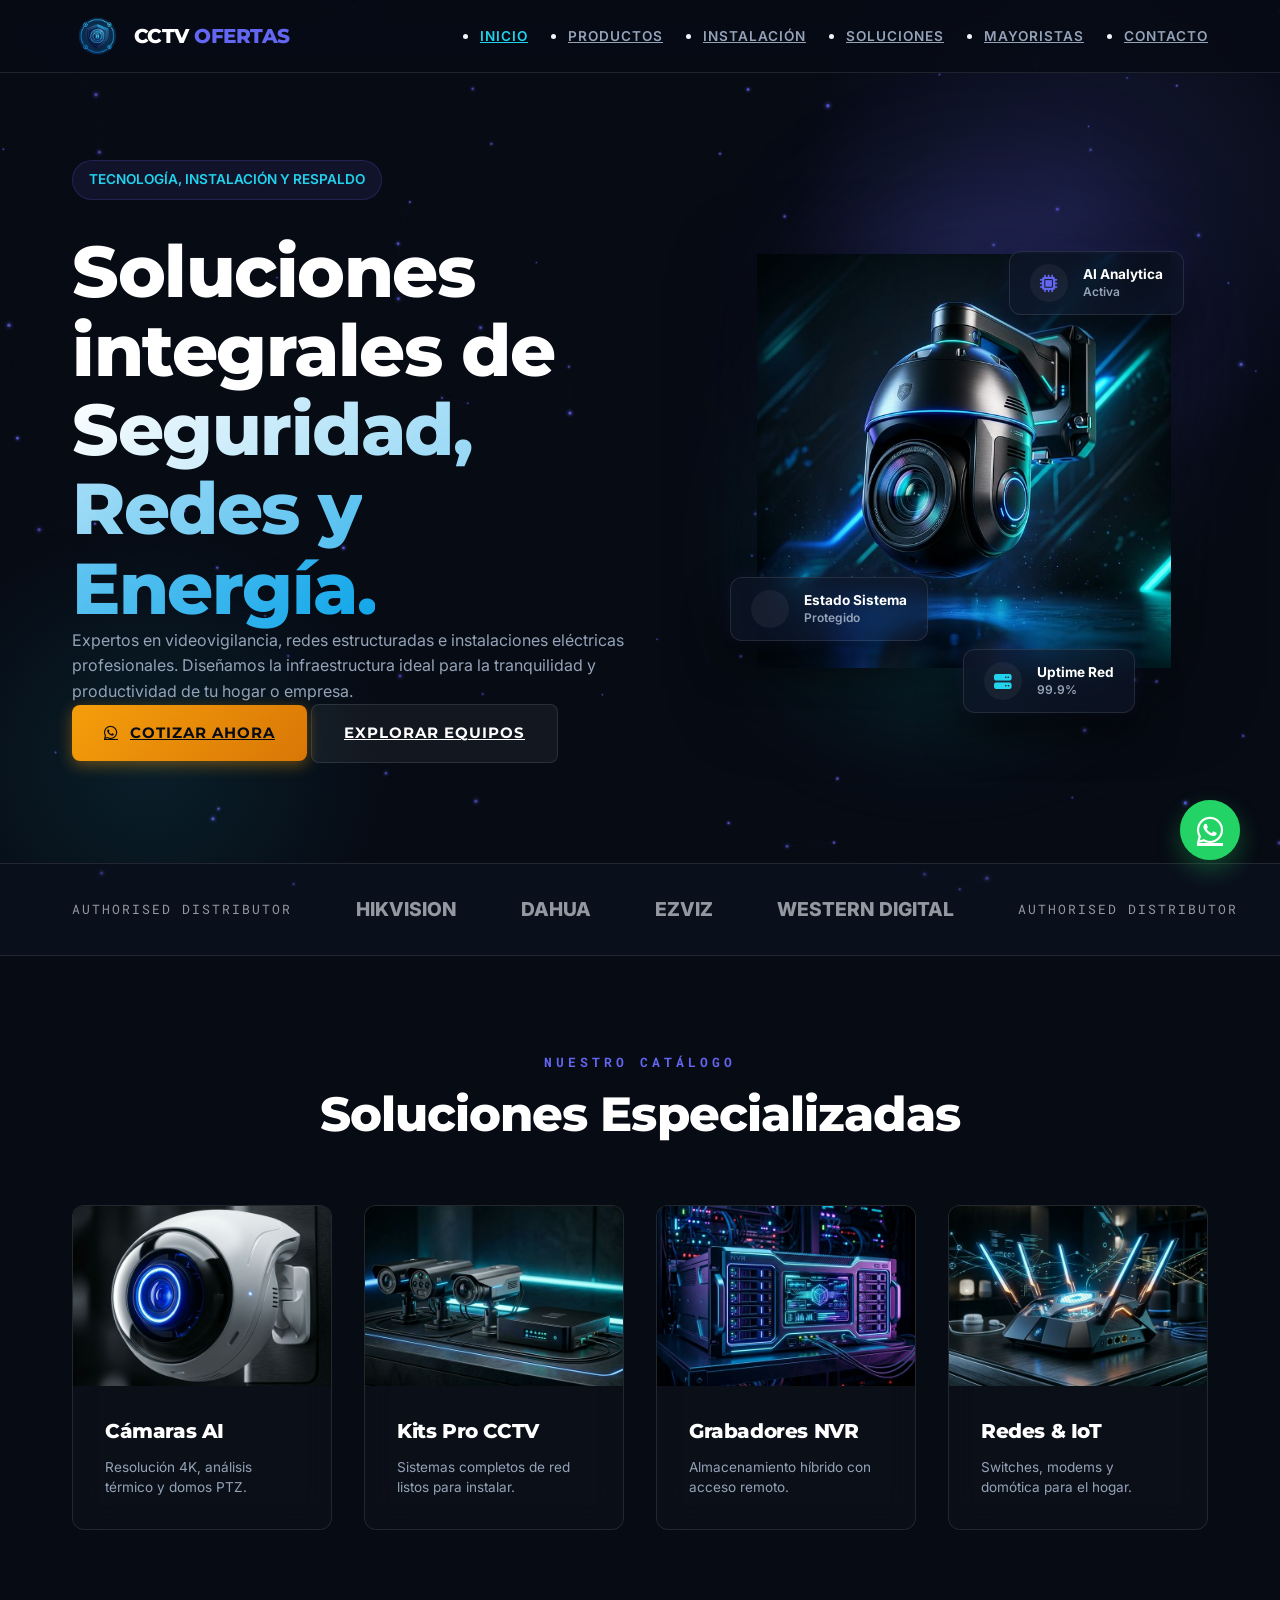
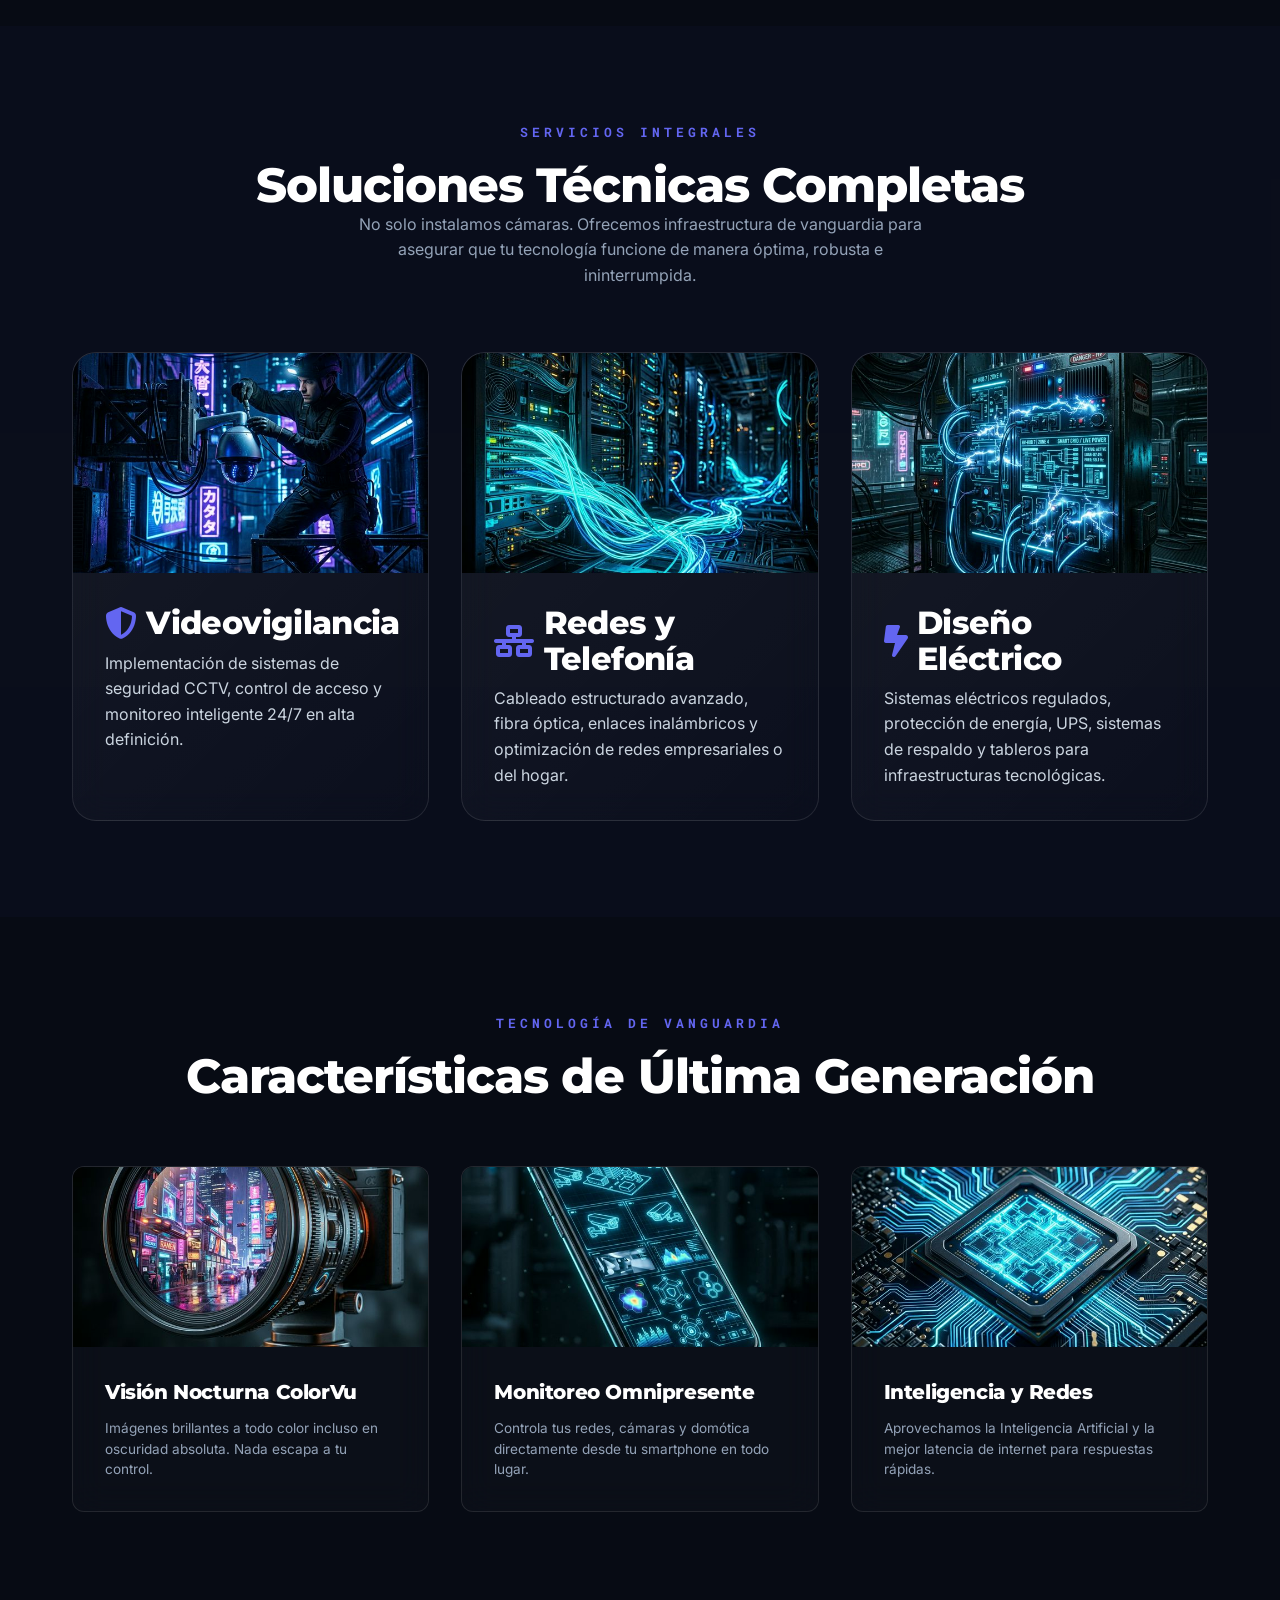
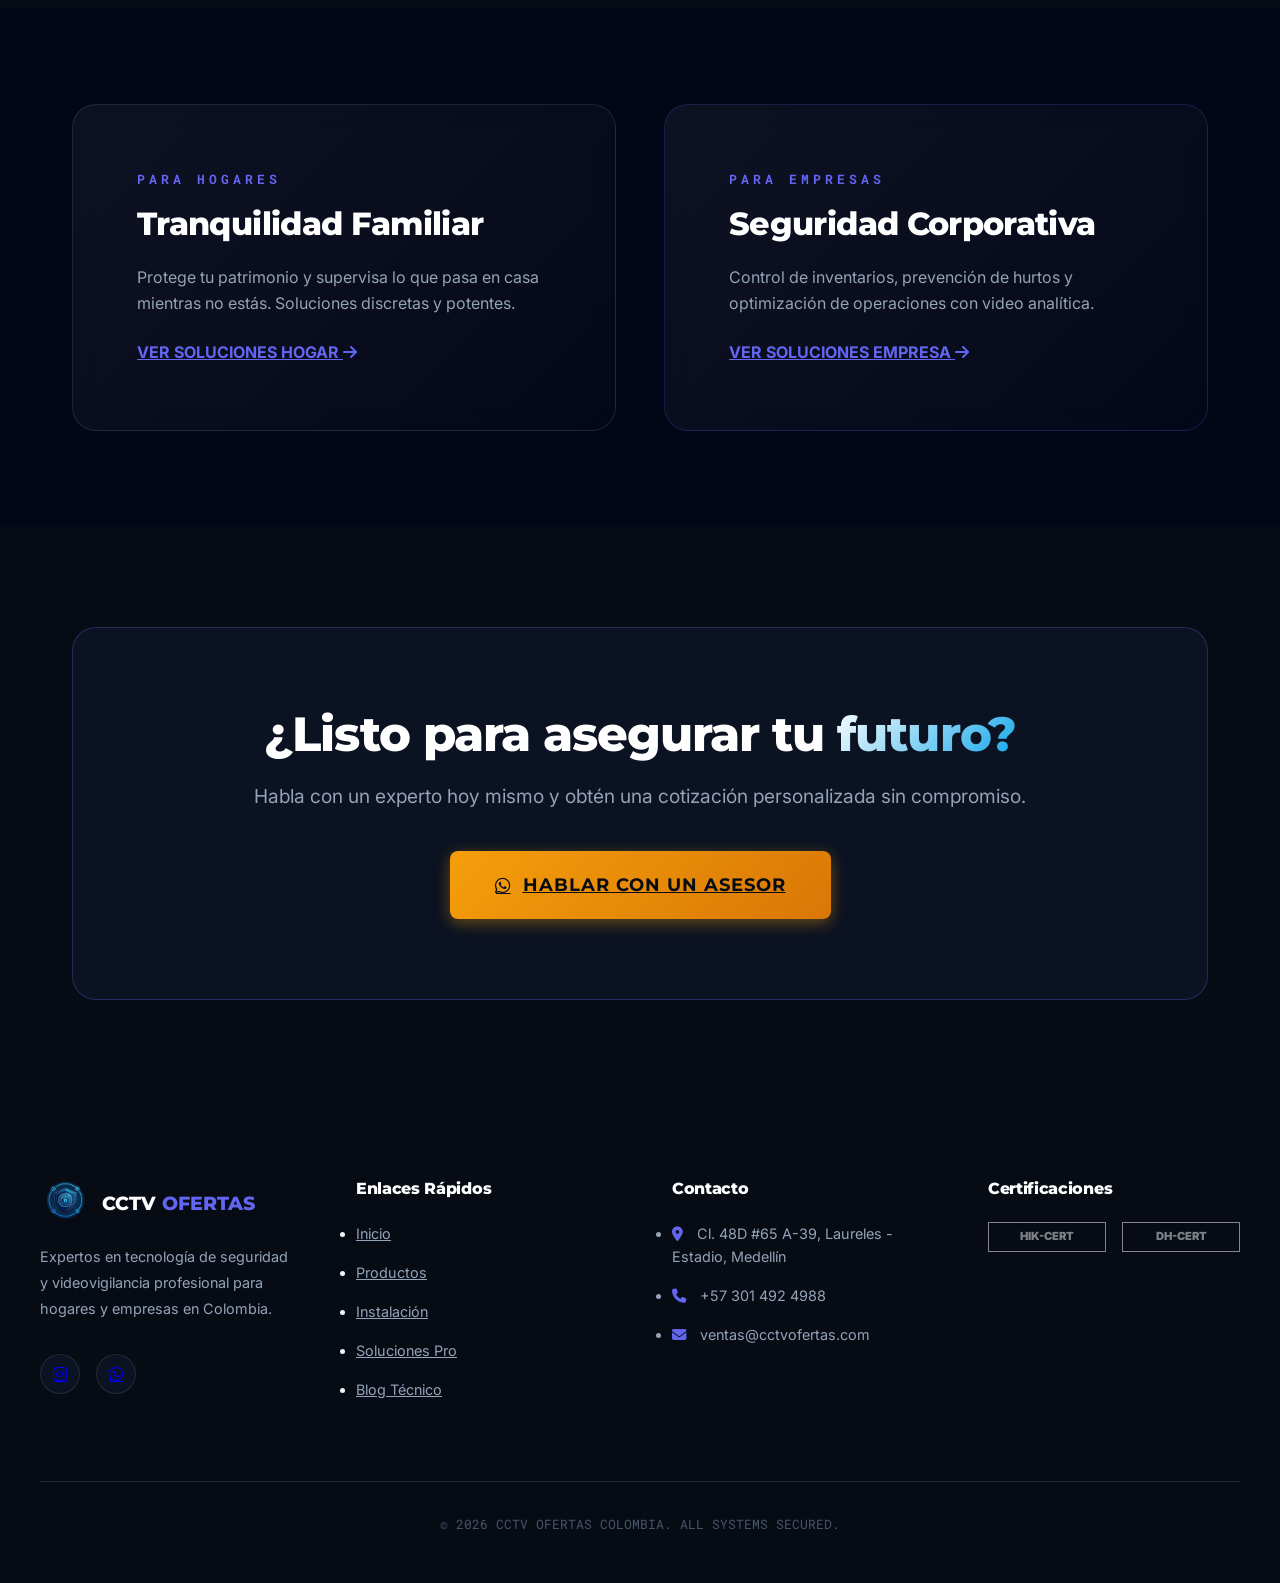
==== index.html @ 2d88e4c6 "actualizacion imagenes y otros" ====
<!DOCTYPE html>
<html lang="es">
<head>
    <meta charset="UTF-8">
    <meta name="viewport" content="width=device-width, initial-scale=1.0">
    <title>CCTV OFERTAS | Expertos en Seguridad y Videovigilancia Profesional</title>
    <meta name="description" content="Protege lo que más importa con CCTV OFERTAS. Expertos en instalación de cámaras de seguridad, NVR, kits de vigilancia y asesoría profesional en Colombia.">
    
    <link rel="preconnect" href="https://fonts.googleapis.com">
    <link rel="preconnect" href="https://fonts.gstatic.com" crossorigin>
    <link href="https://fonts.googleapis.com/css2?family=Inter:wght@400;500;600&family=Montserrat:wght@700;800&family=Roboto+Mono:wght@700&display=swap" rel="stylesheet">
    <link rel="stylesheet" href="https://cdnjs.cloudflare.com/ajax/libs/font-awesome/6.4.0/css/all.min.css">
    <link rel="stylesheet" href="src/styles/global.css">
</head>
<body class="tech-theme">
    <canvas id="security-grid-canvas" class="bg-canvas"></canvas>
    
    <!-- Dynamic Header -->
    <header id="site-header" class="site-header"></header>

    <main>
        <!-- PHASE 2: HERO SECTION -->
        <section class="hero">
            <div class="container hero__grid">
                <div class="hero__content reveal">
                    <span class="hero__tagline">TECNOLOGÍA, INSTALACIÓN Y RESPALDO</span>
                    <h1 class="hero__title">Soluciones integrales de <span class="text-gradient">Seguridad, Redes y Energía.</span></h1>
                    <p class="hero__desc">Expertos en videovigilancia, redes estructuradas e instalaciones eléctricas profesionales. Diseñamos la infraestructura ideal para la tranquilidad y productividad de tu hogar o empresa.</p>
                    <div class="hero__actions">
                        <a href="https://wa.me/573014924988" class="btn btn-primary">
                            <i class="fab fa-whatsapp"></i> COTIZAR AHORA
                        </a>
                        <a href="src/pages/products.html" class="btn btn-secondary">EXPLORAR EQUIPOS</a>
                    </div>
                </div>
                <div class="hero__3d-container reveal">
                    <div class="hero-visual-composition">
                        <!-- Glow Effects behind -->
                        <div class="hero-glow hero-glow-1"></div>
                        <div class="hero-glow hero-glow-2"></div>
                        
                        <img src="src/assets/images/hero_camera.png" alt="Cámara de Seguridad IA de alta gama" class="hero-main-img float-animation">
                        
                        <!-- Floating Glass Cards -->
                        <div class="glass floating-card stat-card-1 reveal" style="transition-delay: 0.2s;">
                            <div class="stat-icon"><i class="fas fa-microchip text-electric"></i></div>
                            <div class="stat-info">
                                <strong>AI Analytica</strong>
                                <span class="text-electric">Activa</span>
                            </div>
                        </div>
                        
                        <div class="glass floating-card stat-card-2 reveal" style="transition-delay: 0.4s;">
                            <div class="stat-icon"><i class="fas fa-shield-check text-success"></i></div>
                            <div class="stat-info">
                                <strong>Estado Sistema</strong>
                                <span class="text-success">Protegido</span>
                            </div>
                        </div>

                        <div class="glass floating-card stat-card-3 reveal" style="transition-delay: 0.6s;">
                            <div class="stat-icon"><i class="fas fa-server text-neon"></i></div>
                            <div class="stat-info">
                                <strong>Uptime Red</strong>
                                <span>99.9%</span>
                            </div>
                        </div>
                    </div>
                </div>
            </div>
        </section>

        <!-- TRUST BAR -->
        <section class="trust-bar">
            <div class="container trust-bar__wrapper">
                <div class="trust-bar__grid">
                    <span class="trust-bar__label">AUTHORISED DISTRIBUTOR</span>
                    <div class="trust-bar__brand">HIKVISION</div>
                    <div class="trust-bar__brand">DAHUA</div>
                    <div class="trust-bar__brand">EZVIZ</div>
                    <div class="trust-bar__brand">WESTERN DIGITAL</div>
                    <!-- Copia para Loop Seamless -->
                    <span class="trust-bar__label">AUTHORISED DISTRIBUTOR</span>
                    <div class="trust-bar__brand">HIKVISION</div>
                    <div class="trust-bar__brand">DAHUA</div>
                    <div class="trust-bar__brand">EZVIZ</div>
                    <div class="trust-bar__brand">WESTERN DIGITAL</div>
                </div>
            </div>
        </section>

        <!-- PRODUCT CATEGORIES -->
        <section class="section">
            <div class="container">
                <div class="section-header reveal">
                    <span class="section-eyebrow">Nuestro Catálogo</span>
                    <h2 class="section-title">Soluciones Especializadas</h2>
                </div>
                <div class="grid categories-grid">
                    <a href="src/pages/products.html?cat=cameras" class="glass category-card reveal">
                        <div class="card-img-wrapper">
                            <img src="src/assets/images/cat_cam_ai.png" alt="Cámaras AI" class="card-img-top">
                        </div>
                        <div class="card-content">
                            <h3>Cámaras AI</h3>
                            <p>Resolución 4K, análisis térmico y domos PTZ.</p>
                        </div>
                    </a>
                    <a href="src/pages/products.html?cat=kits" class="glass category-card reveal">
                        <div class="card-img-wrapper">
                            <img src="src/assets/images/cat_kits.png" alt="Kits Pro CCTV" class="card-img-top">
                        </div>
                        <div class="card-content">
                            <h3>Kits Pro CCTV</h3>
                            <p>Sistemas completos de red listos para instalar.</p>
                        </div>
                    </a>
                    <a href="src/pages/products.html?cat=recorders" class="glass category-card reveal">
                        <div class="card-img-wrapper">
                            <img src="src/assets/images/cat_nvr.png" alt="Grabadores NVR" class="card-img-top">
                        </div>
                        <div class="card-content">
                            <h3>Grabadores NVR</h3>
                            <p>Almacenamiento híbrido con acceso remoto.</p>
                        </div>
                    </a>
                    <a href="src/pages/products.html?cat=smarthome" class="glass category-card reveal">
                        <div class="card-img-wrapper">
                            <img src="src/assets/images/cat_iot.png" alt="Redes & IoT" class="card-img-top">
                        </div>
                        <div class="card-content">
                            <h3>Redes & IoT</h3>
                            <p>Switches, modems y domótica para el hogar.</p>
                        </div>
                    </a>
                </div>
            </div>
        </section>

        <!-- INSTALLATION HIGHLIGHT -> EXPANDED SERVICES -->
        <section class="section section--subtle">
            <div class="container">
                <div class="section-header reveal text-center" style="margin-bottom: 4rem;">
                    <span class="section-eyebrow">Servicios Integrales</span>
                    <h2 class="section-title">Soluciones Técnicas Completas</h2>
                    <p style="max-width: 600px; margin: 0 auto; color: var(--slate-400);">No solo instalamos cámaras. Ofrecemos infraestructura de vanguardia para asegurar que tu tecnología funcione de manera óptima, robusta e ininterrumpida.</p>
                </div>
                <div class="grid" style="grid-template-columns: repeat(auto-fit, minmax(300px, 1fr)); gap: 2rem;">
                    <!-- CCTV -->
                    <div class="glass-pro reveal card-pro" style="border-radius: var(--radius-lg); overflow: hidden; display: flex; flex-direction: column;">
                        <img src="src/assets/images/cctv_installation.png" alt="Instalación CCTV" style="width: 100%; height: 220px; object-fit: cover;">
                        <div style="padding: 2rem; flex: 1;">
                            <h3 style="display: flex; align-items: center; gap: 10px;"><i class="fas fa-shield-halved text-electric"></i> Videovigilancia</h3>
                            <p style="margin-top: 10px; color: var(--slate-300);">Implementación de sistemas de seguridad CCTV, control de acceso y monitoreo inteligente 24/7 en alta definición.</p>
                        </div>
                    </div>
                    <!-- Redes -->
                    <div class="glass-pro reveal card-pro" style="border-radius: var(--radius-lg); overflow: hidden; display: flex; flex-direction: column;">
                        <img src="src/assets/images/networking_installation.png" alt="Redes de Datos" style="width: 100%; height: 220px; object-fit: cover;">
                        <div style="padding: 2rem; flex: 1;">
                            <h3 style="display: flex; align-items: center; gap: 10px;"><i class="fas fa-network-wired text-electric"></i> Redes y Telefonía</h3>
                            <p style="margin-top: 10px; color: var(--slate-300);">Cableado estructurado avanzado, fibra óptica, enlaces inalámbricos y optimización de redes empresariales o del hogar.</p>
                        </div>
                    </div>
                    <!-- Eléctricas -->
                    <div class="glass-pro reveal card-pro" style="border-radius: var(--radius-lg); overflow: hidden; display: flex; flex-direction: column;">
                        <img src="src/assets/images/electrical_installation.png" alt="Instalaciones Eléctricas" style="width: 100%; height: 220px; object-fit: cover;">
                        <div style="padding: 2rem; flex: 1;">
                            <h3 style="display: flex; align-items: center; gap: 10px;"><i class="fas fa-bolt-lightning text-electric"></i> Diseño Eléctrico</h3>
                            <p style="margin-top: 10px; color: var(--slate-300);">Sistemas eléctricos regulados, protección de energía, UPS, sistemas de respaldo y tableros para infraestructuras tecnológicas.</p>
                        </div>
                    </div>
                </div>
            </div>
        </section>

        <!-- SECURITY FEATURES -->
        <section class="section">
            <div class="container">
                <div class="section-header reveal">
                    <span class="section-eyebrow">Tecnología de Vanguardia</span>
                    <h2>Características de Última Generación</h2>
                </div>
                <div class="grid features-grid">
                    <div class="glass reveal feature-block text-center">
                        <div class="card-img-wrapper">
                            <img src="src/assets/images/feat_colorvu.png" alt="Visión Nocturna ColorVu" class="card-img-top">
                        </div>
                        <div class="card-content">
                            <h3 style="font-size: 1.25rem;">Visión Nocturna ColorVu</h3>
                            <p>Imágenes brillantes a todo color incluso en oscuridad absoluta. Nada escapa a tu control.</p>
                        </div>
                    </div>
                    <div class="glass reveal feature-block text-center">
                        <div class="card-img-wrapper">
                            <img src="src/assets/images/feat_mobile.png" alt="Monitoreo Omnipresente" class="card-img-top">
                        </div>
                        <div class="card-content">
                            <h3 style="font-size: 1.25rem;">Monitoreo Omnipresente</h3>
                            <p>Controla tus redes, cámaras y domótica directamente desde tu smartphone en todo lugar.</p>
                        </div>
                    </div>
                    <div class="glass reveal feature-block text-center">
                        <div class="card-img-wrapper">
                            <img src="src/assets/images/feat_chip.png" alt="Inteligencia y Redes" class="card-img-top">
                        </div>
                        <div class="card-content">
                            <h3 style="font-size: 1.25rem;">Inteligencia y Redes</h3>
                            <p>Aprovechamos la Inteligencia Artificial y la mejor latencia de internet para respuestas rápidas.</p>
                        </div>
                    </div>
                </div>
            </div>
        </section>

        <!-- SOLUTIONS -->
        <section class="section section--dark">
            <div class="container grid" style="grid-template-columns: repeat(auto-fit, minmax(450px, 1fr)); gap: 3rem;">
                <div class="reveal glass-pro" style="padding: 4rem; position: relative; overflow: hidden;">
                    <span class="section-eyebrow">Para Hogares</span>
                    <h3>Tranquilidad Familiar</h3>
                    <p style="margin: 1.5rem 0;">Protege tu patrimonio y supervisa lo que pasa en casa mientras no estás. Soluciones discretas y potentes.</p>
                    <a href="src/pages/solutions.html" class="text-electric" style="font-weight: 700;">VER SOLUCIONES HOGAR <i class="fas fa-arrow-right"></i></a>
                </div>
                <div class="reveal glass-pro" style="padding: 4rem; border-color: rgba(99, 102, 241, 0.2);">
                    <span class="section-eyebrow">Para Empresas</span>
                    <h3>Seguridad Corporativa</h3>
                    <p style="margin: 1.5rem 0;">Control de inventarios, prevención de hurtos y optimización de operaciones con video analítica.</p>
                    <a href="src/pages/solutions.html" class="text-electric" style="font-weight: 700;">VER SOLUCIONES EMPRESA <i class="fas fa-arrow-right"></i></a>
                </div>
            </div>
        </section>

        <!-- FINAL CTA -->
        <section class="section" style="padding: 100px 0;">
            <div class="container">
                <div class="cta-block reveal">
                    <h2 style="margin-bottom: 20px;">¿Listo para asegurar tu <span class="text-gradient">futuro?</span></h2>
                    <p style="margin: 0 auto 40px; font-size: 1.2rem;">Habla con un experto hoy mismo y obtén una cotización personalizada sin compromiso.</p>
                    <a href="https://wa.me/573014924988" class="btn btn-primary btn-lg" style="padding: 20px 45px; font-size: 1.1rem;">
                        <i class="fab fa-whatsapp"></i> HABLAR CON UN ASESOR
                    </a>
                </div>
            </div>
        </section>
    </main>

    <!-- WhatsApp Floating button -->
    <a href="https://wa.me/573014924988" class="whatsapp-float" target="_blank">
        <i class="fab fa-whatsapp"></i>
    </a>

    <!-- Dynamic Footer -->
    <footer id="site-footer"></footer>

    <!-- Scripts -->
    <script type="module" src="src/scripts/layout.js"></script>
    <script type="module" src="src/scripts/main.js"></script>
</body>
</html>
---- src/styles/global.css ----
:root {
    /* --- Core Palette (Deep Tech Indigo & Electric Neon) --- */
    --primary-indigo: #070B14;
    --primary-navy: #0F172A;
    --navy-light: #1E293B;
    --navy-darker: #020617;
    
    --accent-blue: #0EA5E9;
    --accent-electric: #6366F1;
    --accent-neon: #22D3EE;
    --accent-glow: rgba(99, 102, 241, 0.5);
    
    --accent-amber: #F59E0B;
    --accent-amber-hover: #D97706;
    --accent-amber-glow: rgba(245, 158, 11, 0.4);
    
    --success-emerald: #10B981;
    
    /* --- Neutral Scales --- */
    --white-pure: #FFFFFF;
    --white-soft: #F1F5F9;
    --slate-100: #F1F5F9;
    --slate-200: #E2E8F0;
    --slate-300: #CBD5E0;
    --slate-400: #94A3B8;
    --slate-500: #64748B;
    --slate-600: #475569;
    --slate-700: #334155;
    --slate-800: #1E293B;
    --slate-900: #0F172A;
    
    /* --- Glassmorphism --- */
    --glass-bg: rgba(15, 23, 42, 0.65);
    --glass-border: rgba(255, 255, 255, 0.1);
    --glass-blur: blur(16px);
    
    /* --- Spacing & Layout --- */
    --container-max: 1200px;
    --spacing-xs: 0.5rem;
    --spacing-sm: 1rem;
    --spacing-md: 2rem;
    --spacing-lg: 4rem;
    --spacing-xl: 6rem;
    
    /* --- Typography --- */
    --font-heading: 'Montserrat', sans-serif;
    --font-body: 'Inter', sans-serif;
    --font-mono: 'Roboto Mono', monospace;
    
    /* --- Effects --- */
    --shadow-soft: 0 4px 20px rgba(0, 0, 0, 0.4);
    --shadow-pro: 0 20px 40px rgba(0, 0, 0, 0.6), 0 0 20px rgba(99, 102, 241, 0.1);
    --shadow-glow: 0 0 30px var(--accent-glow);
    --transition-base: all 0.3s cubic-bezier(0.4, 0, 0.2, 1);
    --transition-premium: all 0.5s cubic-bezier(0.19, 1, 0.22, 1);
    --radius-md: 12px;
    --radius-lg: 24px;
}

/* --- Base & Scrollbar --- */
* {
    margin: 0;
    padding: 0;
    box-sizing: border-box;
}

::-webkit-scrollbar {
    width: 10px;
}
::-webkit-scrollbar-track {
    background: var(--primary-indigo);
}
::-webkit-scrollbar-thumb {
    background: var(--slate-700);
    border-radius: 5px;
}
::-webkit-scrollbar-thumb:hover {
    background: var(--accent-electric);
}

body {
    background-color: var(--primary-indigo);
    color: var(--white-soft);
    font-family: var(--font-body);
    line-height: 1.6;
    overflow-x: hidden;
    -webkit-font-smoothing: antialiased;
}

/* --- Typography --- */
h1, h2, h3, h4, .heading {
    font-family: var(--font-heading);
    font-weight: 800;
    color: var(--white-pure);
    line-height: 1.1;
    letter-spacing: -0.02em;
}

h1 { font-size: clamp(2.5rem, 6vw, 4.5rem); }
h2 { font-size: clamp(2rem, 4vw, 3rem); }
h3 { font-size: clamp(1.5rem, 3vw, 2rem); }

p {
    color: var(--slate-400);
    max-width: 70ch;
}

.text-gradient {
    background: linear-gradient(135deg, var(--white-pure) 0%, var(--accent-blue) 100%);
    -webkit-background-clip: text;
    background-clip: text;
    -webkit-text-fill-color: transparent;
}

.text-amber { color: var(--accent-amber); }
.text-electric { color: var(--accent-electric); }
.text-slate { color: var(--slate-400); }
.text-success { color: var(--success-emerald); }
.text-neon { color: var(--accent-neon); }
.hover\:text-white { transition: var(--transition-base); }
.hover\:text-white:hover { color: var(--white-pure); }

/* --- Utility Classes --- */
.container {
    max-width: var(--container-max);
    margin: 0 auto;
    padding: 0 var(--spacing-md);
}

.section {
    padding: var(--spacing-xl) 0;
}

.grid {
    display: grid;
    gap: var(--spacing-md);
}

.align-center { align-items: center; }
.align-start { align-items: start; }
.justify-center { justify-content: center; }

.glass {
    background: var(--glass-bg);
    backdrop-filter: var(--glass-blur);
    -webkit-backdrop-filter: var(--glass-blur);
    border: 1px solid var(--glass-border);
    border-radius: var(--radius-md);
    transition: var(--transition-premium);
}

.glass-pro {
    background: linear-gradient(135deg, rgba(255,255,255,0.05) 0%, rgba(255,255,255,0.01) 100%);
    backdrop-filter: var(--glass-blur);
    border: 1px solid var(--glass-border);
    border-radius: var(--radius-lg);
}

.reveal {
    opacity: 0;
    transform: translateY(30px);
    transition: var(--transition-premium);
}

.reveal.visible {
    opacity: 1;
    transform: translateY(0);
}

.section-eyebrow {
    color: var(--accent-electric);
    font-family: var(--font-mono);
    text-transform: uppercase;
    letter-spacing: 4px;
    font-size: 0.8rem;
    font-weight: 700;
    margin-bottom: 1rem;
    display: block;
}

/* --- Layout Components --- */
.trust-bar {
    background: rgba(15, 23, 42, 0.4);
    padding: 30px 0;
    border-top: 1px solid var(--glass-border);
    border-bottom: 1px solid var(--glass-border);
}

.section--dark {
    background: var(--navy-darker) !important;
}

.cta-block {
    padding: 5rem;
    text-align: center;
    border: 1px solid rgba(99, 102, 241, 0.3);
    border-radius: var(--radius-lg);
    background: var(--glass-bg);
    backdrop-filter: blur(var(--glass-blur));
}

.logo {
    display: flex;
    align-items: center;
    gap: 10px;
    text-decoration: none;
    color: inherit;
}

.logo__icon {
    width: 40px;
    height: 40px;
    background: linear-gradient(135deg, var(--accent-electric), var(--accent-neon));
    border-radius: 8px;
    display: flex;
    align-items: center;
    justify-content: center;
    color: white;
    font-weight: 900;
}

.logo__text {
    font-family: var(--font-heading);
    font-weight: 800;
    font-size: 1.25rem;
    letter-spacing: -0.5px;
    color: var(--white-pure);
}

.mobile-menu-btn {
    background: none;
    border: none;
    color: white;
    font-size: 1.5rem;
    display: none;
    cursor: pointer;
}

/* --- Features --- */
.feature-block {
    padding: 2.5rem;
    border-radius: var(--radius-md);
    background: rgba(255,255,255,0.02);
    border: 1px solid rgba(255,255,255,0.05);
    transition: var(--transition-base);
}

/* --- Sidebar & Filters --- */
.product-grid {
    display: grid;
    grid-template-columns: repeat(auto-fill, minmax(260px, 1fr));
    gap: 2rem;
    align-content: start;
}

.hero {
    position: relative;
    padding: 160px 0 100px;
    overflow: hidden;
}

.hero__grid {
    display: grid;
    grid-template-columns: 1.2fr 1fr;
    gap: 4rem;
    align-items: center;
}

.hero::before {
    content: '';
    position: absolute;
    width: 600px;
    height: 600px;
    background: radial-gradient(circle, rgba(99, 102, 241, 0.15) 0%, transparent 70%);
    top: -100px;
    right: -100px;
    z-index: -1;
}

.hero::after {
    content: '';
    position: absolute;
    width: 500px;
    height: 500px;
    background: radial-gradient(circle, rgba(34, 211, 238, 0.10) 0%, transparent 70%);
    bottom: -150px;
    left: -100px;
    z-index: -1;
}

.hero__content {
    max-width: 650px;
}

.hero__tagline {
    background: rgba(99, 102, 241, 0.1);
    color: var(--accent-neon);
    padding: 8px 16px;
    border-radius: 100px;
    font-size: 0.85rem;
    font-weight: 600;
    border: 1px solid rgba(99, 102, 241, 0.2);
    display: inline-block;
    margin-bottom: 2rem;
}

.hero__3d-container {
    width: 100%;
    height: 600px;
    position: relative;
}

/* Custom Hero Visual Composition */
.hero-visual-composition {
    position: relative;
    width: 100%;
    height: 100%;
    display: flex;
    justify-content: center;
    align-items: center;
}

.hero-main-img {
    width: 85%;
    max-width: 450px;
    height: auto;
    object-fit: contain;
    filter: drop-shadow(0 20px 40px rgba(0, 0, 0, 0.5));
    position: relative;
    z-index: 10;
}

.float-animation {
    animation: float 6s ease-in-out infinite;
}

@keyframes float {
    0% { transform: translateY(0px) rotate(0deg); }
    50% { transform: translateY(-15px) rotate(1deg); }
    100% { transform: translateY(0px) rotate(0deg); }
}

.floating-card {
    position: absolute;
    display: flex;
    align-items: center;
    gap: 15px;
    padding: 12px 20px;
    border-radius: var(--radius-md);
    z-index: 20;
    box-shadow: var(--shadow-pro);
    background: rgba(15, 23, 42, 0.6);
    border: 1px solid rgba(255, 255, 255, 0.1);
    backdrop-filter: blur(12px);
    -webkit-backdrop-filter: blur(12px);
}

.stat-icon {
    width: 38px;
    height: 38px;
    border-radius: 50%;
    background: rgba(255, 255, 255, 0.05);
    display: flex;
    align-items: center;
    justify-content: center;
    font-size: 1.1rem;
}

.stat-info {
    display: flex;
    flex-direction: column;
    text-align: left;
}

.stat-info strong {
    font-size: 0.85rem;
    color: var(--white-pure);
    line-height: 1.2;
}

.stat-info span {
    font-size: 0.75rem;
    color: var(--slate-400);
    font-weight: 600;
}

.stat-card-1 {
    top: 15%;
    right: 5%;
    animation: float 5s ease-in-out infinite 0.5s;
}

.stat-card-2 {
    bottom: 20%;
    left: 2%;
    animation: float 7s ease-in-out infinite 1s;
}

.stat-card-3 {
    bottom: 8%;
    right: 15%;
    animation: float 6s ease-in-out infinite 1.5s;
}

.hero-glow {
    position: absolute;
    border-radius: 50%;
    filter: blur(80px);
    z-index: 1;
    opacity: 0.4;
}

.hero-glow-1 {
    width: 300px;
    height: 300px;
    background: var(--accent-electric);
    top: 10%;
    right: 15%;
}

.hero-glow-2 {
    width: 250px;
    height: 250px;
    background: var(--accent-neon);
    bottom: 15%;
    left: 20%;
}

/* Product Grid System */
.product-results {
    width: 100%;
    min-height: 500px;
}

.product-grid {
    display: grid;
    grid-template-columns: repeat(auto-fill, minmax(280px, 1fr));
    gap: 2.5rem;
    width: 100%;
}

/* Products Cards Premium */
.product-card {
    height: 100%;
    display: flex;
    flex-direction: column;
    overflow: hidden;
    position: relative;
}

.product-card:hover {
    transform: translateY(-10px) scale(1.02);
    border-color: rgba(99, 102, 241, 0.4);
    box-shadow: var(--shadow-pro);
}

.product-card:active {
    transform: translateY(-4px) scale(1.01);
    border-color: rgba(99, 102, 241, 0.5);
}

.product-card__image-wrapper {
    aspect-ratio: 16/10;
    background: var(--navy-darker);
    position: relative;
    overflow: hidden;
}

.product-card__image {
    width: 100%;
    height: 100%;
    object-fit: cover;
    transition: transform 0.6s var(--transition-premium);
}

.product-card:hover .product-card__image {
    transform: scale(1.1);
}

.product-card__content {
    padding: 2rem;
    flex-grow: 1;
    display: flex;
    flex-direction: column;
}

.product-card__brand {
    font-size: 0.75rem;
    color: var(--accent-electric);
    font-family: var(--font-mono);
    text-transform: uppercase;
    font-weight: 700;
}

.product-card__title {
    margin: 0.5rem 0 1rem;
    font-size: 1.25rem;
}

.product-card__price {
    font-size: 1.5rem;
    font-weight: 800;
    color: var(--white-pure);
}

/* Category Cards & Feature Blocks */
.category-card, .feature-block {
    padding: 0;
    text-align: left;
    border-radius: var(--radius-md);
    transition: all 0.4s var(--transition-base);
    text-decoration: none;
    display: flex;
    flex-direction: column;
    overflow: hidden;
    border: 1px solid var(--glass-border);
    background: rgba(255, 255, 255, 0.02);
}

.category-card:hover, .feature-block:hover {
    background: rgba(255, 255, 255, 0.05);
    border-color: var(--accent-electric);
    transform: translateY(-8px);
    box-shadow: var(--shadow-pro);
}

.card-img-wrapper {
    width: 100%;
    height: 180px;
    overflow: hidden;
}

.card-img-top {
    width: 100%;
    height: 100%;
    object-fit: cover;
    transition: transform 0.6s var(--transition-premium);
}

.category-card:hover .card-img-top, .feature-block:hover .card-img-top {
    transform: scale(1.08);
}

.card-content {
    padding: 2rem;
    flex: 1;
    display: flex;
    flex-direction: column;
}

.card-content h3, .feature-block h4 {
    margin-bottom: 0.8rem;
    font-size: 1.25rem;
    line-height: 1.3;
}

.card-content p, .feature-block p {
    font-size: 0.85rem;
    color: var(--slate-400);
    line-height: 1.5;
}

.feature-icon {
    width: 48px;
    height: 48px;
    background: var(--accent-electric);
    border-radius: 12px;
    display: flex;
    align-items: center;
    justify-content: center;
    margin-bottom: 1.5rem;
    color: white;
    font-size: 1.25rem;
}

/* --- Buttons --- */
.btn {
    display: inline-flex;
    align-items: center;
    justify-content: center;
    padding: 16px 32px;
    border-radius: 8px;
    font-family: var(--font-heading);
    font-weight: 700;
    font-size: 0.95rem;
    cursor: pointer;
    transition: var(--transition-premium);
    border: none;
    text-transform: uppercase;
    letter-spacing: 1px;
    gap: 12px;
}

.btn-primary {
    background: linear-gradient(135deg, var(--accent-amber) 0%, var(--accent-amber-hover) 100%);
    color: var(--primary-indigo);
    box-shadow: 0 4px 15px var(--accent-amber-glow);
}

.btn-primary:hover {
    transform: translateY(-5px);
    box-shadow: 0 10px 30px var(--accent-amber-glow);
}

.btn-secondary {
    background: rgba(255,255,255,0.05);
    border: 1px solid rgba(255,255,255,0.1);
    color: var(--white-pure);
}

.btn-secondary:hover {
    background: rgba(255,255,255,0.1);
    border-color: var(--accent-electric);
    transform: translateY(-3px);
}

/* --- Header & Navigation --- */
.site-header {
    background: rgba(7, 11, 20, 0.8);
    backdrop-filter: blur(12px);
    border-bottom: 1px solid var(--glass-border);
    padding: 1rem 0;
    position: fixed;
    width: 100%;
    top: 0;
    z-index: 1000;
    transition: var(--transition-premium);
}

.site-header--scrolled {
    padding: 8px 0 !important;
    box-shadow: 0 10px 30px rgba(0,0,0,0.5) !important;
    background-color: rgba(15, 23, 42, 0.98) !important;
}

.nav-container {
    display: flex;
    justify-content: space-between;
    align-items: center;
}

.nav-list {
    display: flex;
    gap: 2.5rem;
    align-items: center;
}

.nav-link {
    font-size: 0.85rem;
    font-weight: 600;
    color: var(--slate-400);
    text-transform: uppercase;
    letter-spacing: 1px;
}

.nav-link:hover, .nav-link.active {
    color: var(--accent-neon);
}

/* Floating WhatsApp Theme */
.whatsapp-float {
    position: fixed;
    bottom: 40px;
    right: 40px;
    background: #25D366;
    color: white;
    width: 60px;
    height: 60px;
    border-radius: 50%;
    display: flex;
    align-items: center;
    justify-content: center;
    font-size: 30px;
    box-shadow: 0 10px 25px rgba(37, 211, 102, 0.3);
    z-index: 999;
    transition: var(--transition-premium);
    overflow: visible;
}

.whatsapp-float::before {
    content: '';
    position: absolute;
    inset: 0;
    width: 100%;
    height: 100%;
    border-radius: 50%;
    background: rgba(37, 211, 102, 0.4);
    animation: wa-ping 2s ease-out infinite;
    z-index: -1;
}

@keyframes wa-ping {
    0%   { transform: scale(1);   opacity: 0.6; }
    100% { transform: scale(1.8); opacity: 0;   }
}

.whatsapp-float:hover {
    transform: scale(1.2) rotate(10deg);
}

/* --- Sidebar & Filters --- */
.sidebar {
    padding: 2.5rem;
    position: sticky;
    top: 120px;
    height: fit-content;
}

.filter-group {
    margin-bottom: 2.5rem;
}

.filter-group__title {
    font-size: 0.75rem;
    font-family: var(--font-mono);
    color: var(--slate-400);
    letter-spacing: 2px;
    margin-bottom: 1.5rem;
    text-transform: uppercase;
}

.filter-list {
    display: flex;
    flex-direction: column;
    gap: 0.75rem;
}

.filter-list li {
    font-size: 0.9rem;
    color: var(--slate-300);
    cursor: pointer;
    transition: var(--transition-base);
    padding: 8px 16px;
    border-radius: var(--radius-sm);
    border: 1px solid transparent;
    display: flex;
    align-items: center;
    justify-content: space-between;
}

.filter-list li:hover {
    color: var(--accent-electric);
    background: rgba(99, 102, 241, 0.05);
}

.filter-list li.active {
    color: var(--white-pure);
    background: rgba(99, 102, 241, 0.15);
    border-color: rgba(99, 102, 241, 0.3);
    font-weight: 600;
}

.filter-list li::after {
    content: '\f105';
    font-family: 'Font Awesome 6 Free';
    font-weight: 900;
    font-size: 0.7rem;
    opacity: 0;
    transform: translateX(-10px);
    transition: var(--transition-base);
}

.filter-list li.active::after {
    opacity: 1;
    transform: translateX(0);
    color: var(--accent-neon);
}

/* --- Component Utilities & Extra Cleanup --- */
.bg-canvas {
    position: fixed;
    top: 0;
    left: 0;
    width: 100%;
    height: 100%;
    z-index: -1;
    pointer-events: none;
}

.trust-bar__wrapper {
    overflow: hidden;
    white-space: nowrap;
    width: 100%;
    position: relative;
}

.trust-bar__grid {
    display: inline-flex;
    align-items: center;
    gap: 4rem;
    opacity: 0.6;
    animation: marquee 20s linear infinite;
}

.trust-bar__grid:hover {
    animation-play-state: paused;
}

@keyframes marquee {
    0% { transform: translateX(0%); }
    100% { transform: translateX(-50%); }
}

.trust-bar__label {
    font-family: var(--font-mono);
    font-size: 0.8rem;
    letter-spacing: 2px;
    display: flex;
    align-items: center;
    justify-content: center;
}

.trust-bar__brand {
    font-weight: 800;
    font-size: 1.2rem;
    display: flex;
    align-items: center;
    justify-content: center;
}

.section-header {
    text-align: center;
    margin-bottom: 4rem;
}

.categories-grid {
    display: grid;
    grid-template-columns: repeat(auto-fit, minmax(220px, 1fr));
}

.section--subtle {
    background: rgba(99, 102, 241, 0.03);
}

.installation-grid {
    display: grid;
    grid-template-columns: repeat(auto-fit, minmax(400px, 1fr));
    gap: 4rem;
}

.installation-desc {
    margin: 1.5rem 0 2rem;
}

.features-mini-grid {
    display: grid;
    grid-template-columns: 1fr 1fr;
    gap: 20px;
}

.section-image {
    border-radius: var(--radius-lg);
    box-shadow: var(--shadow-pro);
}

.features-grid {
    display: grid;
    grid-template-columns: repeat(auto-fit, minmax(300px, 1fr));
    gap: 2rem;
}

/* --- Pagination --- */
.pagination-container {
    margin-top: 4rem;
    display: flex;
    justify-content: center;
    align-items: center;
    gap: 10px;
}

.pagination-btn {
    width: 45px;
    height: 45px;
    border-radius: 8px;
    background: var(--glass-bg);
    border: 1px solid var(--glass-border);
    color: var(--slate-300);
    display: flex;
    align-items: center;
    justify-content: center;
    cursor: pointer;
    font-weight: 600;
    transition: var(--transition-base);
}

.pagination-btn:hover {
    border-color: var(--accent-electric);
    background: rgba(99, 102, 241, 0.1);
    color: var(--white-pure);
}

.pagination-btn.active {
    background: var(--accent-electric);
    color: white;
    border-color: var(--accent-electric);
    box-shadow: 0 0 20px var(--accent-glow);
    transform: scale(1.1);
}

.pagination-btn:disabled {
    opacity: 0.2;
    cursor: not-allowed;
    filter: grayscale(1);
}

.pagination-btn--wide {
    width: auto;
    padding: 0 18px;
    font-size: 0.8rem;
}

.pagination-btn--icon {
    width: 45px;
    color: var(--accent-electric);
}

.pagination-dots {
    color: var(--slate-500);
    padding: 0 5px;
    font-weight: 800;
    letter-spacing: 2px;
}

.explorer-grid {
    display: grid;
    grid-template-columns: 280px 1fr;
    gap: 3rem;
}

/* Hover Enhancements for New Blocks */
.card-pro {
    transition: transform 0.4s var(--ease-spring), box-shadow 0.4s ease;
}
.card-pro:hover {
    transform: translateY(-8px);
    box-shadow: 0 15px 35px rgba(99, 102, 241, 0.2);
}

.icon-glow i {
    font-size: 3rem;
    background: var(--gradient-electric);
    -webkit-background-clip: text;
    background-clip: text;
    color: transparent;
    filter: drop-shadow(0 4px 12px rgba(34, 211, 238, 0.5));
    display: inline-block;
}

/* Responsive adjustments */
@media (max-width: 992px) {
    .explorer-grid {
        grid-template-columns: 1fr;
    }
    .container { padding: 0 1.5rem; }
    
    .hero__grid {
        grid-template-columns: 1fr;
        text-align: center;
        gap: 2rem;
    }
    
    .hero__content {
        margin: 0 auto;
    }

    .hero__3d-container {
        height: 400px;
        order: -1; /* Show 3D scene above text on mobile for impact */
    }

    .hero__actions { justify-content: center; }
    
    .grid {
        grid-template-columns: 1fr !important;
    }
    
    .sidebar {
        position: static;
        margin-bottom: 2rem;
    }

    /* Mobile Menu Injection */
    .mobile-menu-btn { display: block !important; }
    .nav-list {
        display: none;
        position: absolute;
        top: 100%;
        left: 0;
        width: 100%;
        background: var(--navy-darker);
        flex-direction: column;
        padding: 2rem;
        gap: 1.5rem;
        border-bottom: 1px solid var(--glass-border);
    }
    .main-nav.active .nav-list { display: flex; }
}

/* Specific Mobile Adjustments (Smartphones) */
@media (max-width: 768px) {
    /* Reduce overarching section padding to save screen space */
    .section {
        padding: 3rem 0; /* originally 6rem */
    }
    
    .hero {
        padding: 100px 0 60px; /* reduce hero upper/lower padding */
    }

    /* Reduce paddings in cards for mobile */
    .category-card, 
    .feature-block, 
    .product-card__content,
    .cta-block {
        padding: 1.5rem; /* tightens margins inside cards */
    }
    
    /* Target any custom big padding glasses */
    .catalog-wrapper,
    [style*="padding: 40px"],
    [style*="padding: 100px"] {
        padding: 1.5rem !important; 
    }
    
    /* Typography sizing adjustments (smaller minimums and max sizes on mobile) */
    h1 { font-size: clamp(2rem, 5vw, 2.5rem); } 
    h2 { font-size: clamp(1.75rem, 4.5vw, 2rem); } 
    h3 { font-size: clamp(1.25rem, 3vw, 1.5rem); } 

    /* Shrink the 3D container */
    .hero__3d-container {
        height: 280px; 
    }

    /* Tweak layout gaps */
    .product-grid {
        gap: 1.5rem;
    }

    .installation-grid {
        gap: 2rem;
    }
}
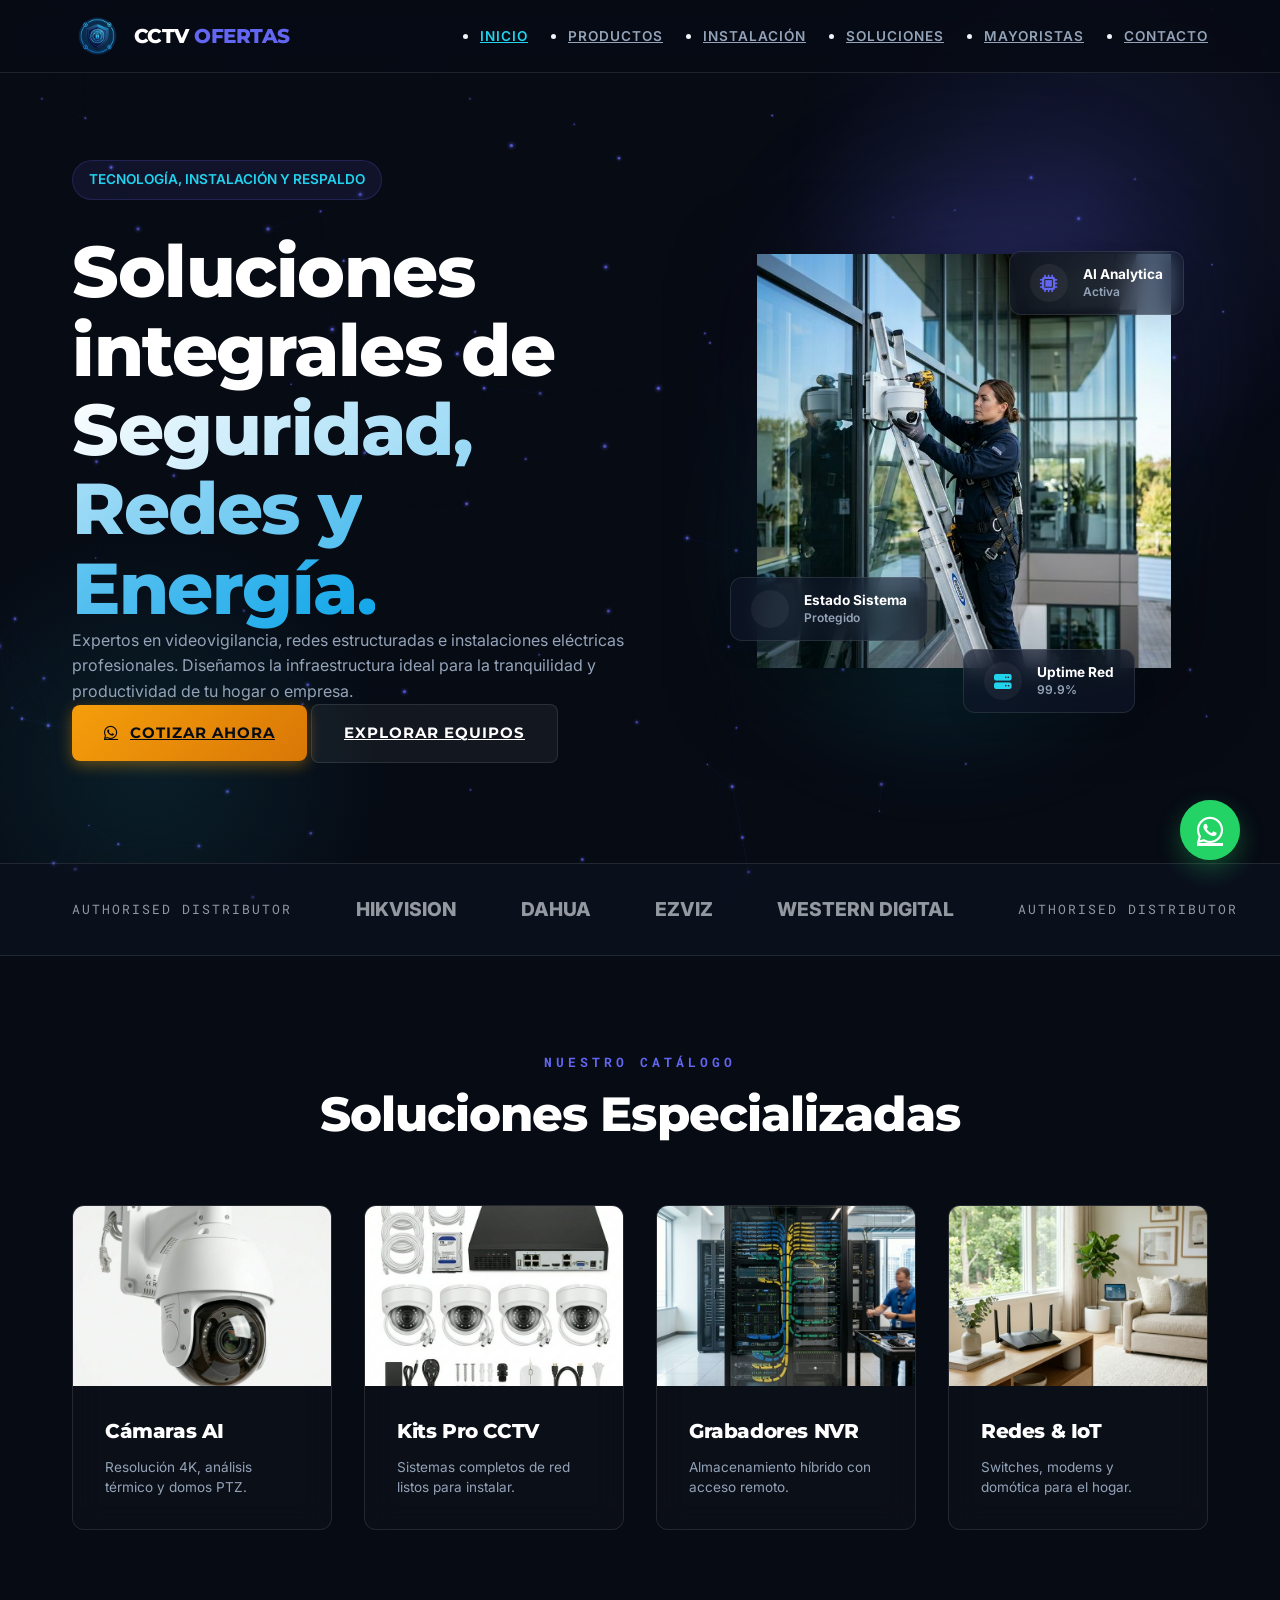
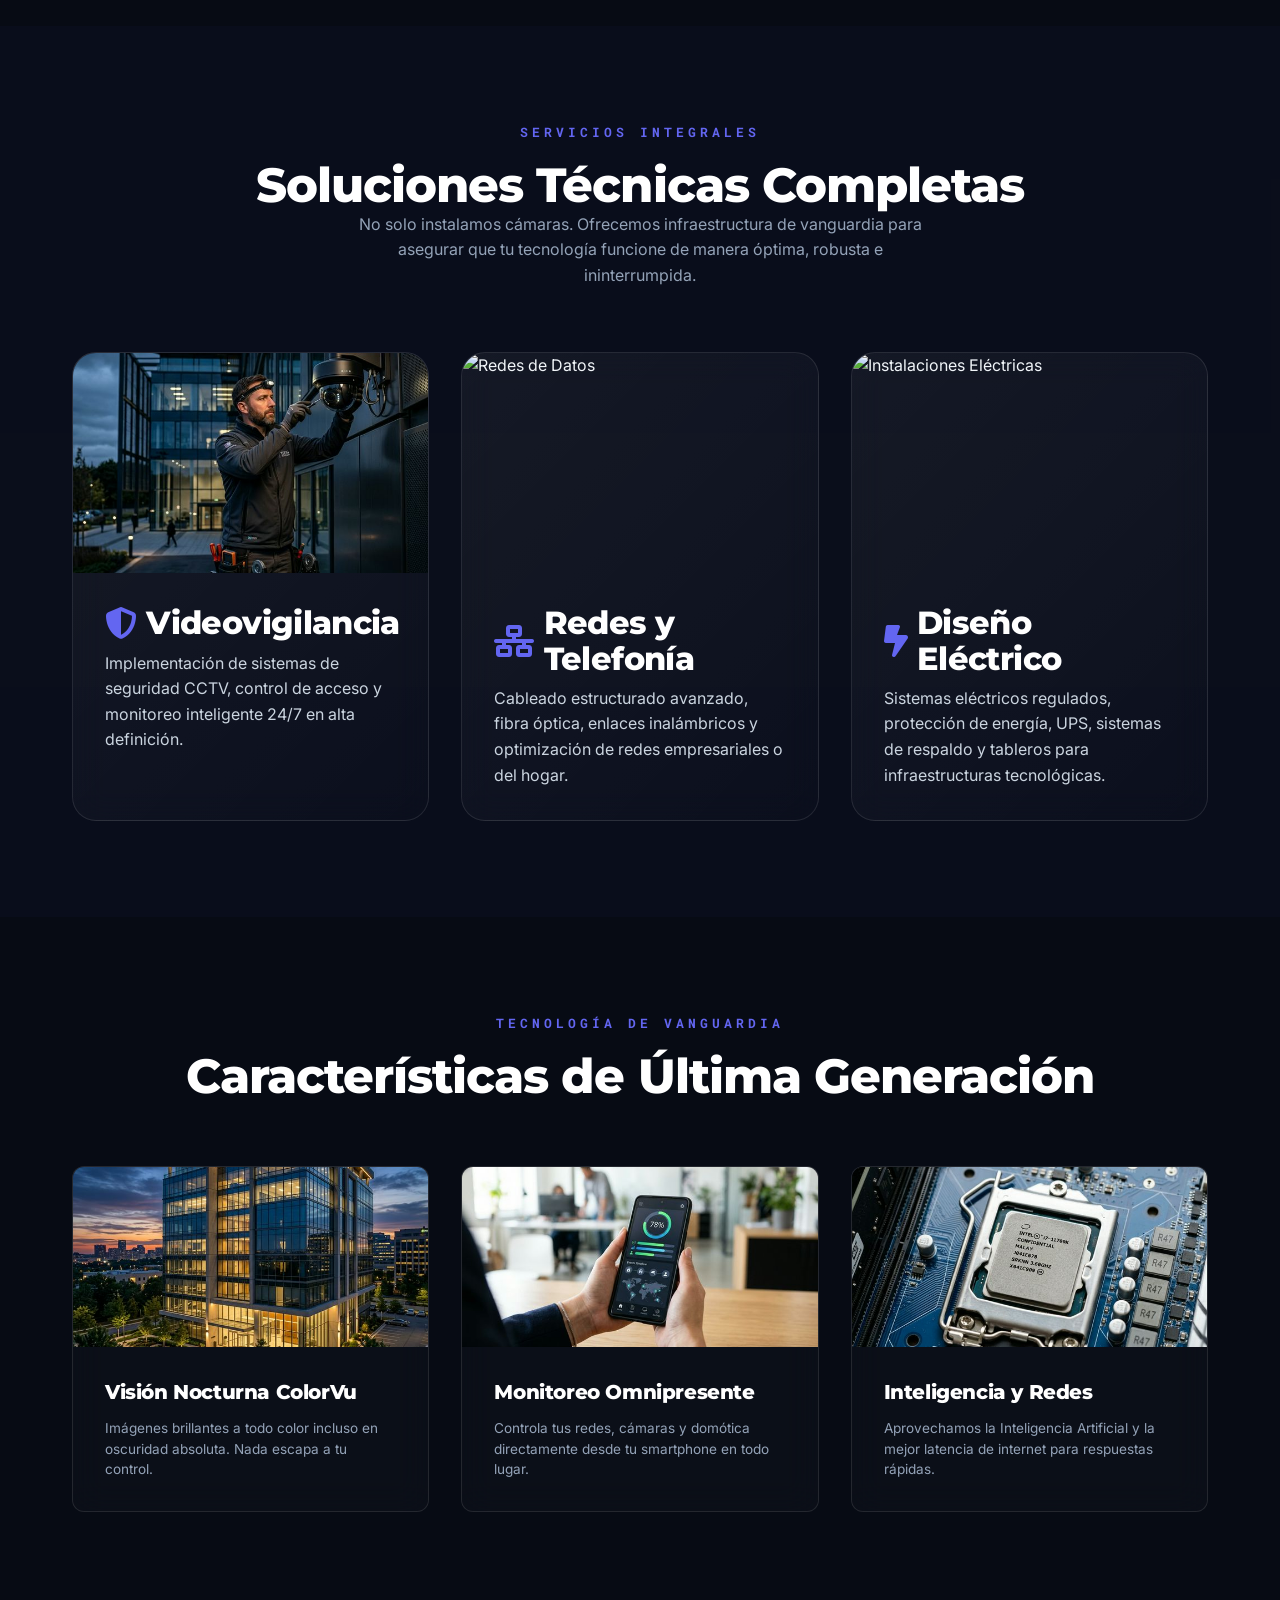
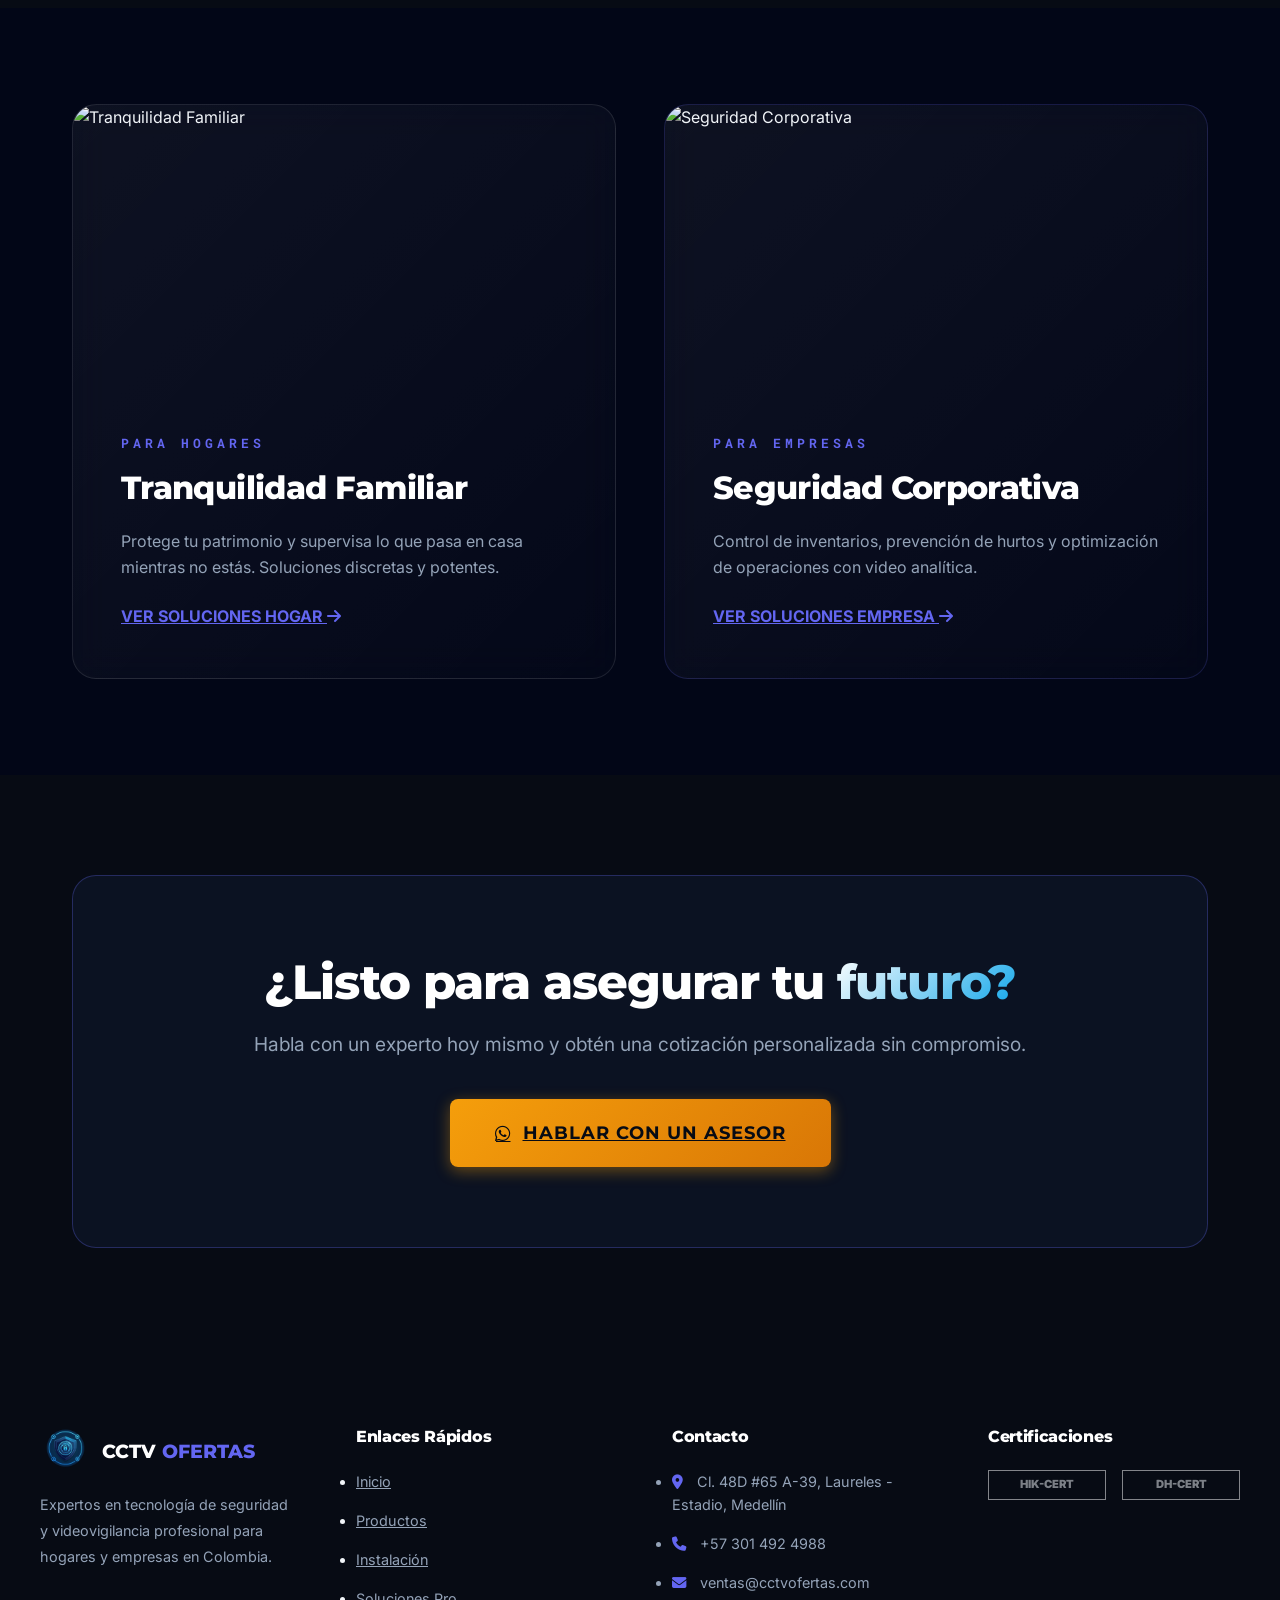
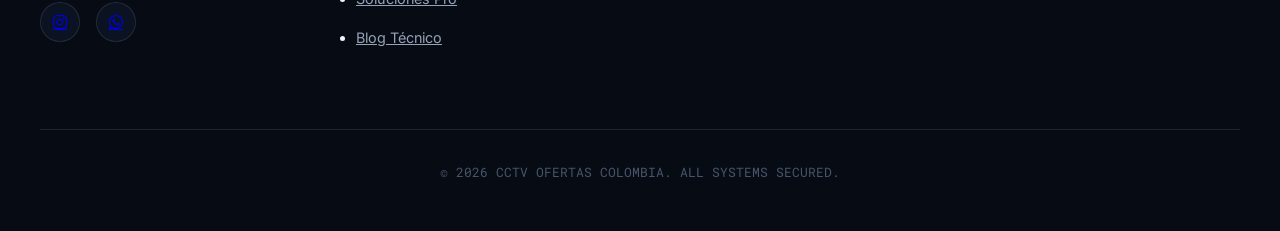
==== commit 65fb339d: "actualizacion de pagina e imagenes" ====
--- a/index.html
+++ b/index.html
@@ -14,7 +14,7 @@
 </head>
 <body class="tech-theme">
     <canvas id="security-grid-canvas" class="bg-canvas"></canvas>
-    
+
     <!-- Dynamic Header -->
     <header id="site-header" class="site-header"></header>
 
@@ -148,7 +148,7 @@
                 <div class="grid" style="grid-template-columns: repeat(auto-fit, minmax(300px, 1fr)); gap: 2rem;">
                     <!-- CCTV -->
                     <div class="glass-pro reveal card-pro" style="border-radius: var(--radius-lg); overflow: hidden; display: flex; flex-direction: column;">
-                        <img src="src/assets/images/cctv_installation.png" alt="Instalación CCTV" style="width: 100%; height: 220px; object-fit: cover;">
+                        <img src="src/assets/images/install_cctv_ai.png" alt="Instalación CCTV" style="width: 100%; height: 220px; object-fit: cover;">
                         <div style="padding: 2rem; flex: 1;">
                             <h3 style="display: flex; align-items: center; gap: 10px;"><i class="fas fa-shield-halved text-electric"></i> Videovigilancia</h3>
                             <p style="margin-top: 10px; color: var(--slate-300);">Implementación de sistemas de seguridad CCTV, control de acceso y monitoreo inteligente 24/7 en alta definición.</p>
@@ -156,7 +156,7 @@
                     </div>
                     <!-- Redes -->
                     <div class="glass-pro reveal card-pro" style="border-radius: var(--radius-lg); overflow: hidden; display: flex; flex-direction: column;">
-                        <img src="src/assets/images/networking_installation.png" alt="Redes de Datos" style="width: 100%; height: 220px; object-fit: cover;">
+                        <img src="https://images.unsplash.com/photo-1558494949-ef010cbdcc31?auto=format&fit=crop&w=800&q=80" alt="Redes de Datos" style="width: 100%; height: 220px; object-fit: cover;">
                         <div style="padding: 2rem; flex: 1;">
                             <h3 style="display: flex; align-items: center; gap: 10px;"><i class="fas fa-network-wired text-electric"></i> Redes y Telefonía</h3>
                             <p style="margin-top: 10px; color: var(--slate-300);">Cableado estructurado avanzado, fibra óptica, enlaces inalámbricos y optimización de redes empresariales o del hogar.</p>
@@ -164,7 +164,7 @@
                     </div>
                     <!-- Eléctricas -->
                     <div class="glass-pro reveal card-pro" style="border-radius: var(--radius-lg); overflow: hidden; display: flex; flex-direction: column;">
-                        <img src="src/assets/images/electrical_installation.png" alt="Instalaciones Eléctricas" style="width: 100%; height: 220px; object-fit: cover;">
+                        <img src="https://images.unsplash.com/photo-1581092160562-40aa08e78837?auto=format&fit=crop&w=800&q=80" alt="Instalaciones Eléctricas" style="width: 100%; height: 220px; object-fit: cover;">
                         <div style="padding: 2rem; flex: 1;">
                             <h3 style="display: flex; align-items: center; gap: 10px;"><i class="fas fa-bolt-lightning text-electric"></i> Diseño Eléctrico</h3>
                             <p style="margin-top: 10px; color: var(--slate-300);">Sistemas eléctricos regulados, protección de energía, UPS, sistemas de respaldo y tableros para infraestructuras tecnológicas.</p>
@@ -216,17 +216,23 @@
         <!-- SOLUTIONS -->
         <section class="section section--dark">
             <div class="container grid" style="grid-template-columns: repeat(auto-fit, minmax(450px, 1fr)); gap: 3rem;">
-                <div class="reveal glass-pro" style="padding: 4rem; position: relative; overflow: hidden;">
-                    <span class="section-eyebrow">Para Hogares</span>
-                    <h3>Tranquilidad Familiar</h3>
-                    <p style="margin: 1.5rem 0;">Protege tu patrimonio y supervisa lo que pasa en casa mientras no estás. Soluciones discretas y potentes.</p>
-                    <a href="src/pages/solutions.html" class="text-electric" style="font-weight: 700;">VER SOLUCIONES HOGAR <i class="fas fa-arrow-right"></i></a>
-                </div>
-                <div class="reveal glass-pro" style="padding: 4rem; border-color: rgba(99, 102, 241, 0.2);">
-                    <span class="section-eyebrow">Para Empresas</span>
-                    <h3>Seguridad Corporativa</h3>
-                    <p style="margin: 1.5rem 0;">Control de inventarios, prevención de hurtos y optimización de operaciones con video analítica.</p>
-                    <a href="src/pages/solutions.html" class="text-electric" style="font-weight: 700;">VER SOLUCIONES EMPRESA <i class="fas fa-arrow-right"></i></a>
+                <div class="reveal glass-pro" style="border-radius: var(--radius-lg); overflow: hidden; display: flex; flex-direction: column; padding: 0;">
+                    <img src="https://images.unsplash.com/photo-1558002038-1055907df827?auto=format&fit=crop&w=800&q=80" alt="Tranquilidad Familiar" style="width: 100%; height: 280px; object-fit: cover;">
+                    <div style="padding: 3rem;">
+                        <span class="section-eyebrow">Para Hogares</span>
+                        <h3>Tranquilidad Familiar</h3>
+                        <p style="margin: 1.5rem 0;">Protege tu patrimonio y supervisa lo que pasa en casa mientras no estás. Soluciones discretas y potentes.</p>
+                        <a href="src/pages/solutions.html" class="text-electric" style="font-weight: 700;">VER SOLUCIONES HOGAR <i class="fas fa-arrow-right"></i></a>
+                    </div>
+                </div>
+                <div class="reveal glass-pro" style="border-radius: var(--radius-lg); overflow: hidden; display: flex; flex-direction: column; padding: 0; border-color: rgba(99, 102, 241, 0.2);">
+                    <img src="https://images.unsplash.com/photo-1497366216548-37526070297c?auto=format&fit=crop&w=800&q=80" alt="Seguridad Corporativa" style="width: 100%; height: 280px; object-fit: cover;">
+                    <div style="padding: 3rem;">
+                        <span class="section-eyebrow">Para Empresas</span>
+                        <h3>Seguridad Corporativa</h3>
+                        <p style="margin: 1.5rem 0;">Control de inventarios, prevención de hurtos y optimización de operaciones con video analítica.</p>
+                        <a href="src/pages/solutions.html" class="text-electric" style="font-weight: 700;">VER SOLUCIONES EMPRESA <i class="fas fa-arrow-right"></i></a>
+                    </div>
                 </div>
             </div>
         </section>
@@ -256,5 +262,71 @@
     <!-- Scripts -->
     <script type="module" src="src/scripts/layout.js"></script>
     <script type="module" src="src/scripts/main.js"></script>
+    <script>
+        // Custom 3D-like Interactive Background Script
+        const canvas = document.getElementById('security-grid-canvas');
+        const ctx = canvas.getContext('2d');
+        let width, height;
+        let points = [];
+        
+        function resize() {
+            width = canvas.width = window.innerWidth;
+            height = canvas.height = window.innerHeight;
+        }
+        
+        window.addEventListener('resize', resize);
+        resize();
+
+        // Create grid points
+        for(let x = 0; x < window.innerWidth; x += 60) {
+            for(let y = 0; y < window.innerHeight; y += 60) {
+                points.push({
+                    x: x,
+                    y: y,
+                    baseX: x,
+                    baseY: y,
+                    angle: Math.random() * Math.PI * 2
+                });
+            }
+        }
+
+        let mouse = { x: -1000, y: -1000 };
+        document.addEventListener('mousemove', e => {
+            mouse.x = e.clientX;
+            mouse.y = e.clientY;
+        });
+
+        function animate() {
+            ctx.clearRect(0, 0, width, height);
+            ctx.fillStyle = 'rgba(99, 102, 241, 0.15)'; // Accent glow color for dark background
+            
+            points.forEach(p => {
+                let dx = mouse.x - p.x;
+                let dy = mouse.y - p.y;
+                let dist = Math.sqrt(dx*dx + dy*dy);
+                
+                if (dist < 150) {
+                    p.x -= dx * 0.05;
+                    p.y -= dy * 0.05;
+                } else {
+                    p.x += (p.baseX - p.x) * 0.1;
+                    p.y += (p.baseY - p.y) * 0.1;
+                }
+                
+                // Floating effect
+                p.x += Math.sin(p.angle) * 0.5;
+                p.y += Math.cos(p.angle) * 0.5;
+                p.angle += 0.02;
+
+                ctx.beginPath();
+                ctx.arc(p.x, p.y, dist < 150 ? 2.5 : 1, 0, Math.PI * 2);
+                ctx.fill();
+            });
+
+            requestAnimationFrame(animate);
+        }
+        
+        animate();
+    </script>
 </body>
 </html>
--- a/src/styles/global.css
+++ b/src/styles/global.css
@@ -19,6 +19,7 @@
     /* --- Neutral Scales --- */
     --white-pure: #FFFFFF;
     --white-soft: #F1F5F9;
+    --real-white: #FFFFFF;
     --slate-100: #F1F5F9;
     --slate-200: #E2E8F0;
     --slate-300: #CBD5E0;
@@ -48,9 +49,9 @@
     --font-mono: 'Roboto Mono', monospace;
     
     /* --- Effects --- */
-    --shadow-soft: 0 4px 20px rgba(0, 0, 0, 0.4);
-    --shadow-pro: 0 20px 40px rgba(0, 0, 0, 0.6), 0 0 20px rgba(99, 102, 241, 0.1);
-    --shadow-glow: 0 0 30px var(--accent-glow);
+    --shadow-soft: 0 4px 15px rgba(0, 0, 0, 0.05);
+    --shadow-pro: 0 10px 30px -5px rgba(0, 0, 0, 0.08); /* Clean corporate shadow */
+    --shadow-glow: 0 0 20px rgba(37, 99, 235, 0.1);
     --transition-base: all 0.3s cubic-bezier(0.4, 0, 0.2, 1);
     --transition-premium: all 0.5s cubic-bezier(0.19, 1, 0.22, 1);
     --radius-md: 12px;
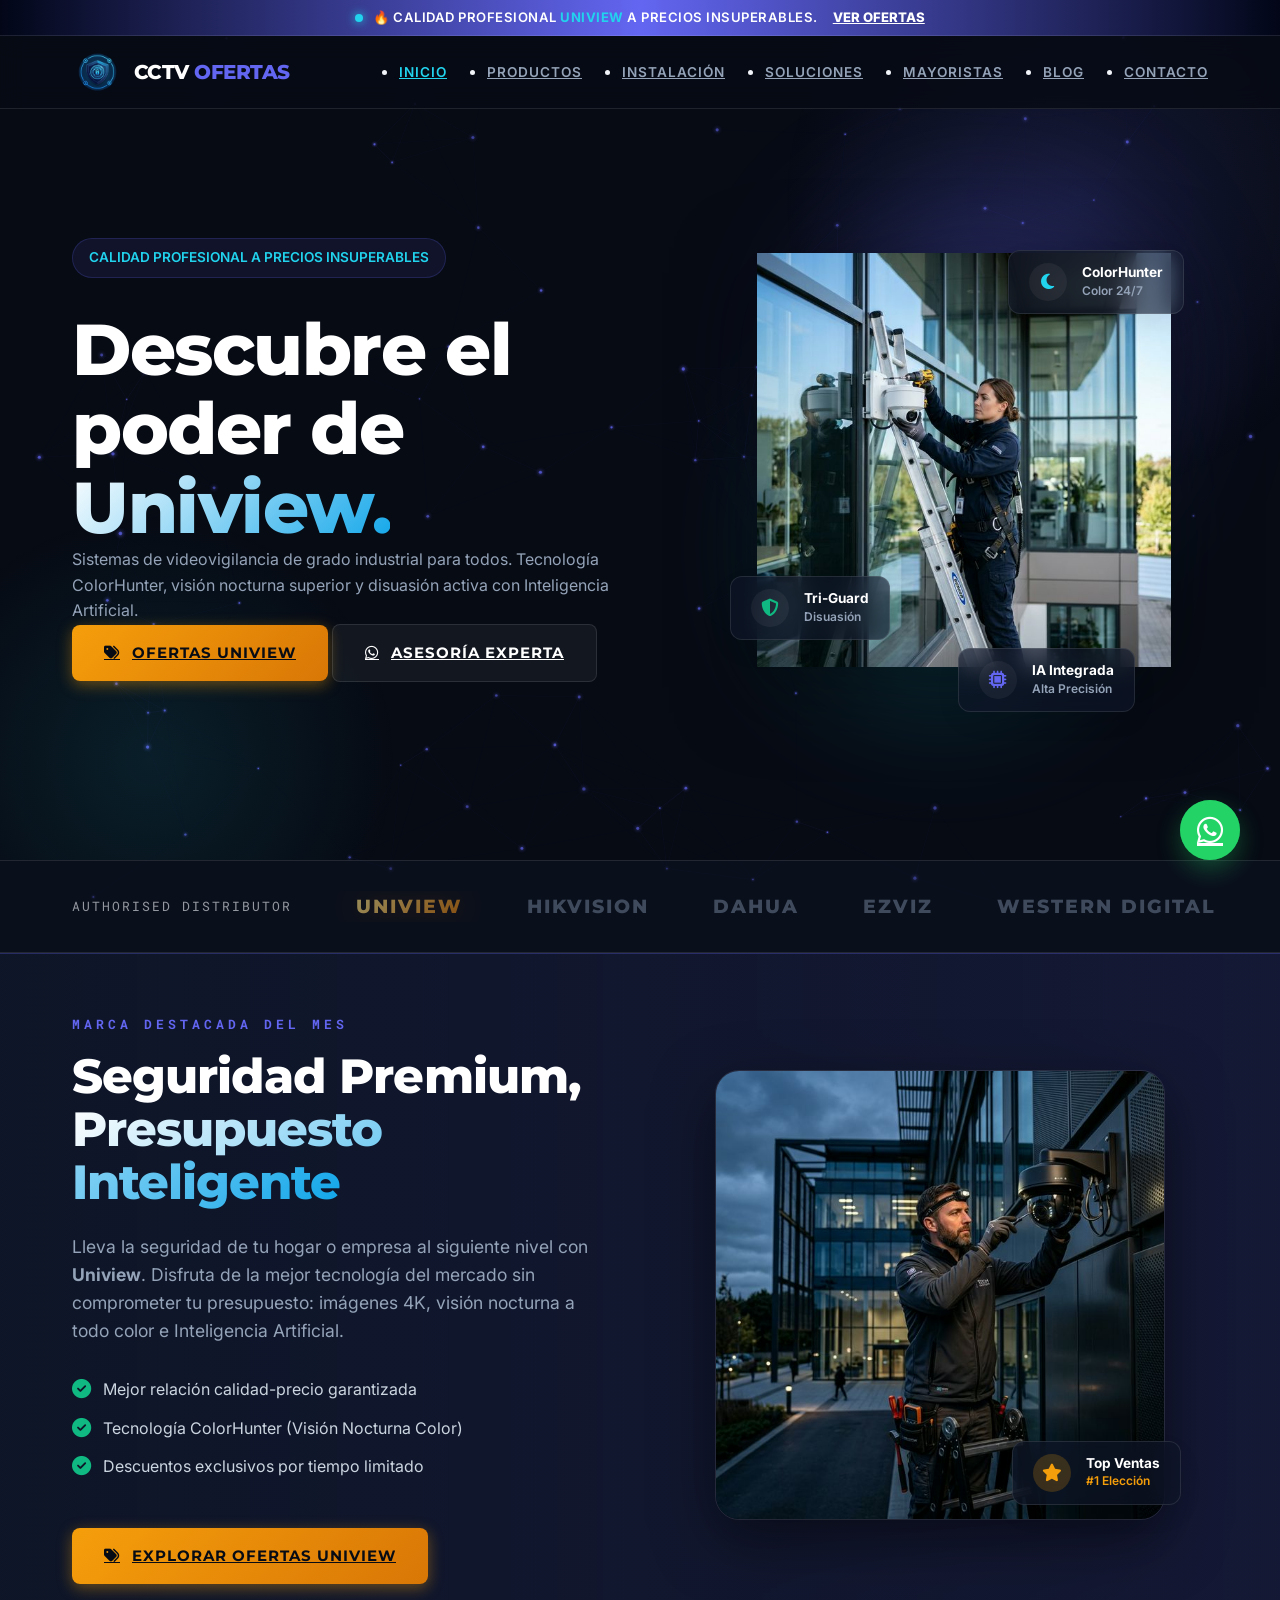
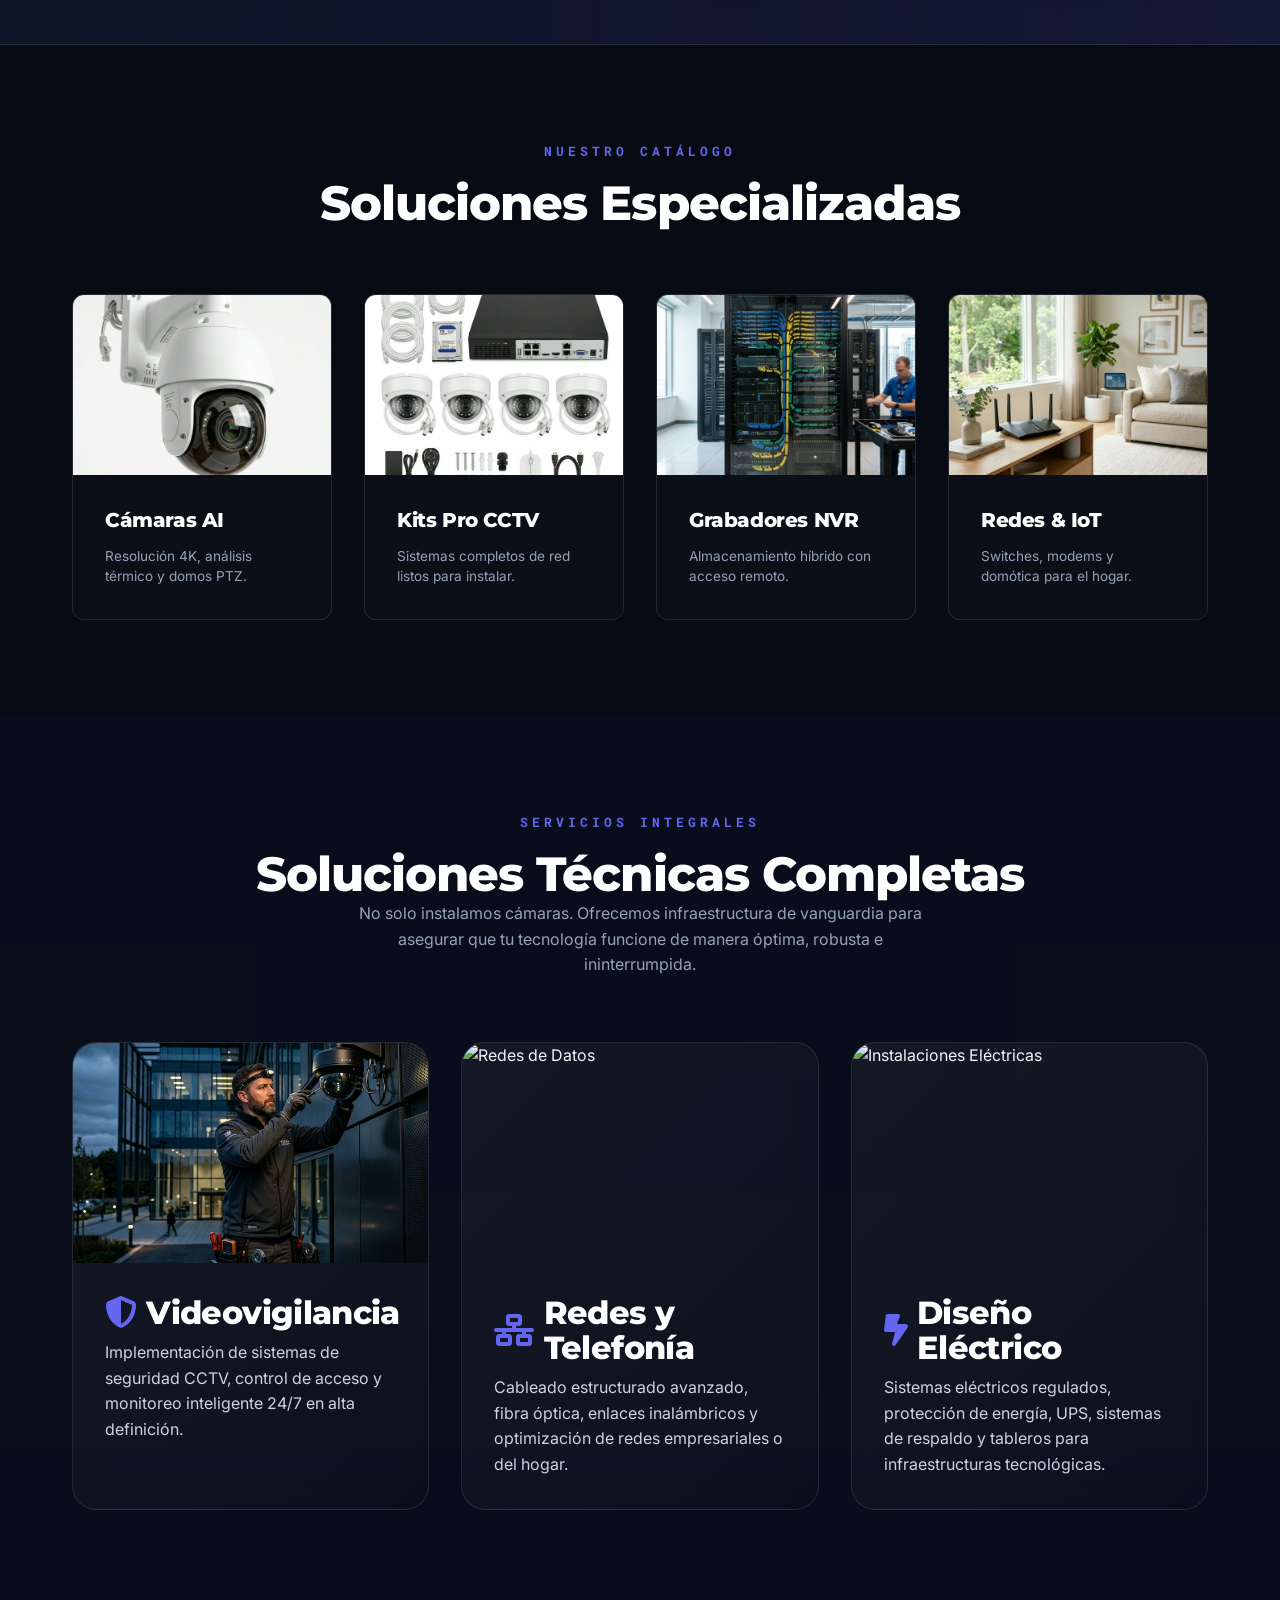
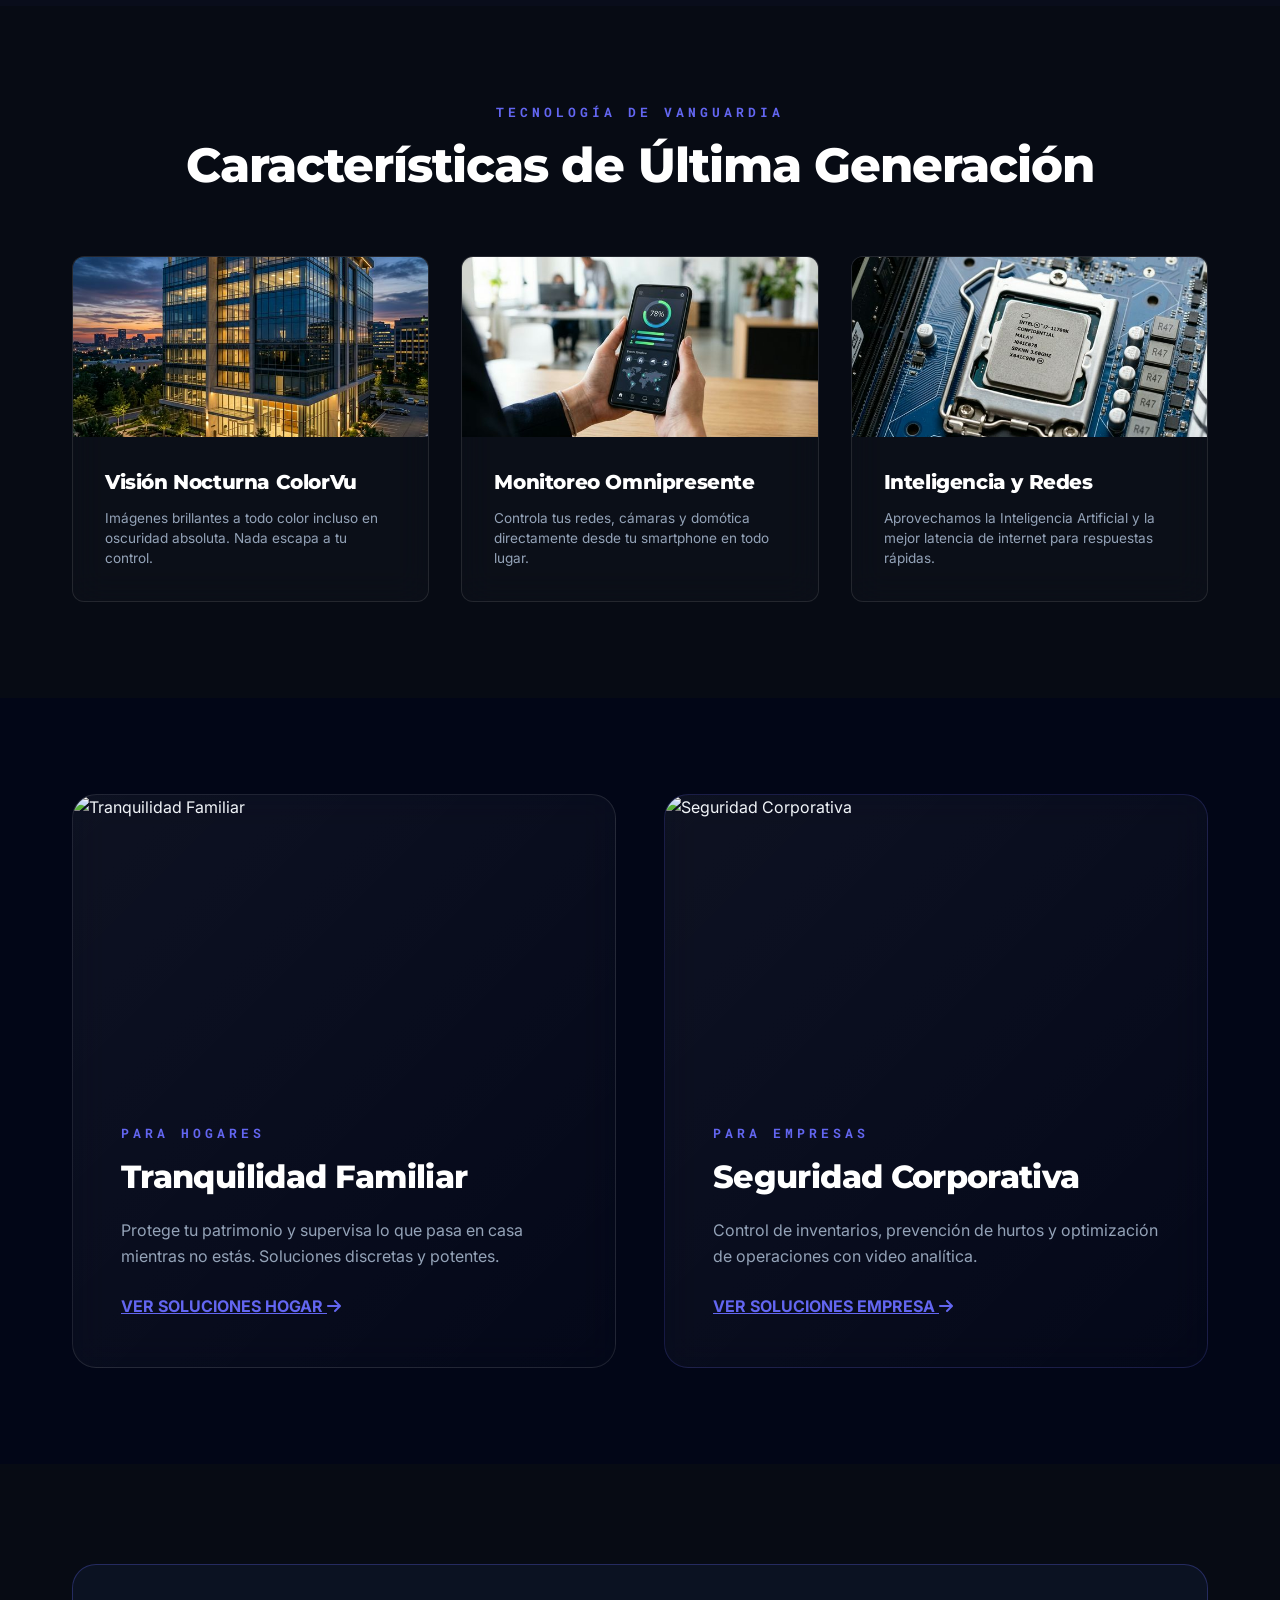
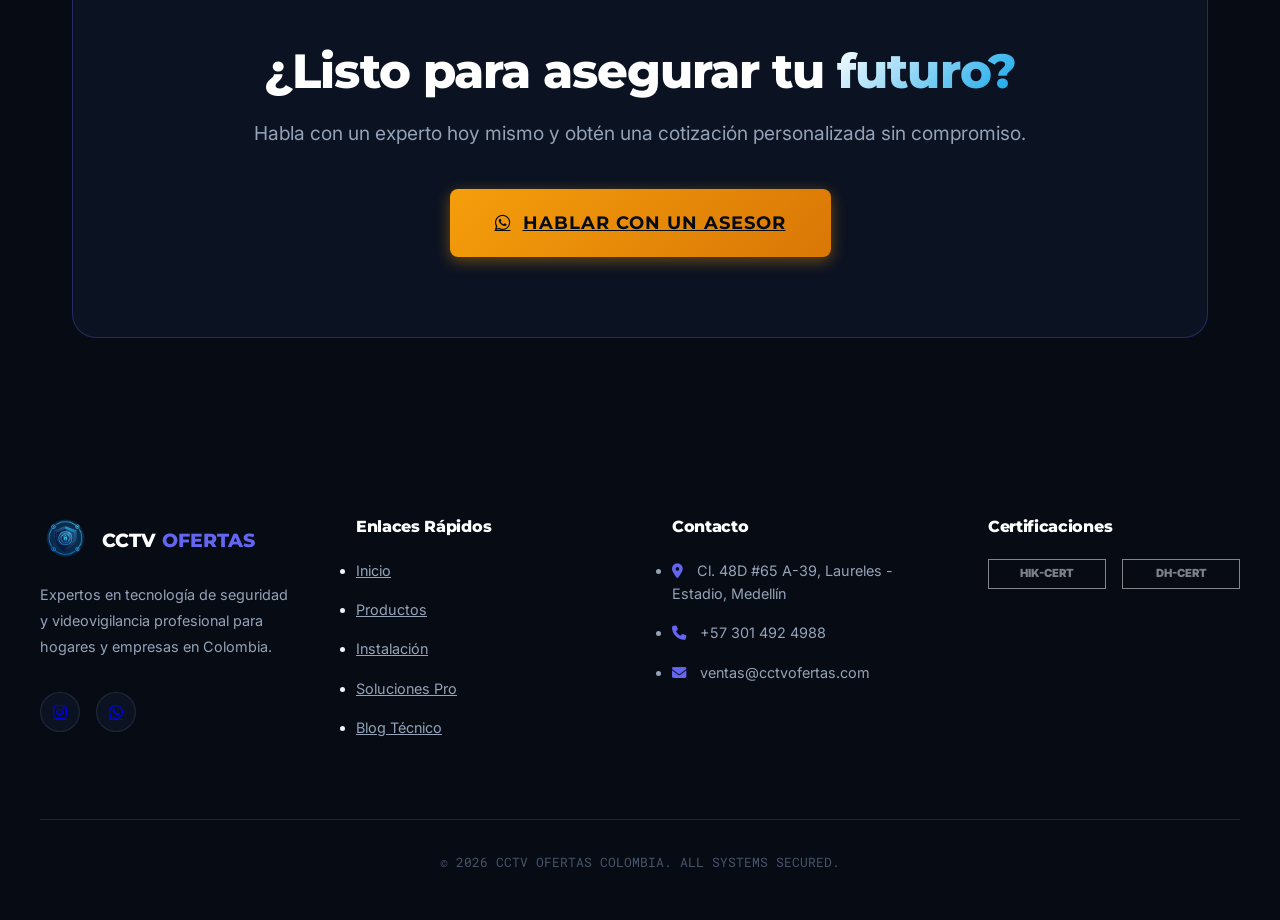
==== commit ec77c5ef: "Actualizacion blog, imagenes y uniview como marca principal" ====
--- a/index.html
+++ b/index.html
@@ -23,14 +23,14 @@
         <section class="hero">
             <div class="container hero__grid">
                 <div class="hero__content reveal">
-                    <span class="hero__tagline">TECNOLOGÍA, INSTALACIÓN Y RESPALDO</span>
-                    <h1 class="hero__title">Soluciones integrales de <span class="text-gradient">Seguridad, Redes y Energía.</span></h1>
-                    <p class="hero__desc">Expertos en videovigilancia, redes estructuradas e instalaciones eléctricas profesionales. Diseñamos la infraestructura ideal para la tranquilidad y productividad de tu hogar o empresa.</p>
+                    <span class="hero__tagline">CALIDAD PROFESIONAL A PRECIOS INSUPERABLES</span>
+                    <h1 class="hero__title">Descubre el poder de <span class="text-gradient">Uniview.</span></h1>
+                    <p class="hero__desc">Sistemas de videovigilancia de grado industrial para todos. Tecnología ColorHunter, visión nocturna superior y disuasión activa con Inteligencia Artificial.</p>
                     <div class="hero__actions">
-                        <a href="https://wa.me/573014924988" class="btn btn-primary">
-                            <i class="fab fa-whatsapp"></i> COTIZAR AHORA
+                        <a href="src/pages/products.html?brand=uniview" class="btn btn-primary">
+                            <i class="fas fa-tags"></i> OFERTAS UNIVIEW
                         </a>
-                        <a href="src/pages/products.html" class="btn btn-secondary">EXPLORAR EQUIPOS</a>
+                        <a href="https://wa.me/573014924988" class="btn btn-secondary"><i class="fab fa-whatsapp"></i> ASESORÍA EXPERTA</a>
                     </div>
                 </div>
                 <div class="hero__3d-container reveal">
@@ -39,30 +39,30 @@
                         <div class="hero-glow hero-glow-1"></div>
                         <div class="hero-glow hero-glow-2"></div>
                         
-                        <img src="src/assets/images/hero_camera.png" alt="Cámara de Seguridad IA de alta gama" class="hero-main-img float-animation">
+                        <img src="src/assets/images/hero_camera.png" alt="Cámara de Seguridad IA de alta gama Uniview" class="hero-main-img float-animation">
                         
                         <!-- Floating Glass Cards -->
                         <div class="glass floating-card stat-card-1 reveal" style="transition-delay: 0.2s;">
+                            <div class="stat-icon"><i class="fas fa-moon text-neon"></i></div>
+                            <div class="stat-info">
+                                <strong>ColorHunter</strong>
+                                <span class="text-neon">Color 24/7</span>
+                            </div>
+                        </div>
+                        
+                        <div class="glass floating-card stat-card-2 reveal" style="transition-delay: 0.4s;">
+                            <div class="stat-icon"><i class="fas fa-shield-halved text-success"></i></div>
+                            <div class="stat-info">
+                                <strong>Tri-Guard</strong>
+                                <span class="text-success">Disuasión</span>
+                            </div>
+                        </div>
+
+                        <div class="glass floating-card stat-card-3 reveal" style="transition-delay: 0.6s;">
                             <div class="stat-icon"><i class="fas fa-microchip text-electric"></i></div>
                             <div class="stat-info">
-                                <strong>AI Analytica</strong>
-                                <span class="text-electric">Activa</span>
-                            </div>
-                        </div>
-                        
-                        <div class="glass floating-card stat-card-2 reveal" style="transition-delay: 0.4s;">
-                            <div class="stat-icon"><i class="fas fa-shield-check text-success"></i></div>
-                            <div class="stat-info">
-                                <strong>Estado Sistema</strong>
-                                <span class="text-success">Protegido</span>
-                            </div>
-                        </div>
-
-                        <div class="glass floating-card stat-card-3 reveal" style="transition-delay: 0.6s;">
-                            <div class="stat-icon"><i class="fas fa-server text-neon"></i></div>
-                            <div class="stat-info">
-                                <strong>Uptime Red</strong>
-                                <span>99.9%</span>
+                                <strong>IA Integrada</strong>
+                                <span>Alta Precisión</span>
                             </div>
                         </div>
                     </div>
@@ -75,16 +75,49 @@
             <div class="container trust-bar__wrapper">
                 <div class="trust-bar__grid">
                     <span class="trust-bar__label">AUTHORISED DISTRIBUTOR</span>
+                    <div class="trust-bar__brand trust-bar__brand--highlight">UNIVIEW</div>
                     <div class="trust-bar__brand">HIKVISION</div>
                     <div class="trust-bar__brand">DAHUA</div>
                     <div class="trust-bar__brand">EZVIZ</div>
                     <div class="trust-bar__brand">WESTERN DIGITAL</div>
                     <!-- Copia para Loop Seamless -->
                     <span class="trust-bar__label">AUTHORISED DISTRIBUTOR</span>
+                    <div class="trust-bar__brand trust-bar__brand--highlight">UNIVIEW</div>
                     <div class="trust-bar__brand">HIKVISION</div>
                     <div class="trust-bar__brand">DAHUA</div>
                     <div class="trust-bar__brand">EZVIZ</div>
                     <div class="trust-bar__brand">WESTERN DIGITAL</div>
+                </div>
+            </div>
+        </section>
+
+        <!-- DESTACADO: UNIVIEW -->
+        <section class="brand-highlight-section">
+            <div class="container grid" style="grid-template-columns: repeat(auto-fit, minmax(400px, 1fr)); align-items: center; gap: 4rem;">
+                <div class="reveal">
+                    <span class="section-eyebrow">MARCA DESTACADA DEL MES</span>
+                    <h2 class="section-title" style="margin-bottom: 1.5rem;">Seguridad Premium, <span class="text-gradient">Presupuesto Inteligente</span></h2>
+                    <p class="text-slate" style="margin-bottom: 2rem; font-size: 1.1rem;">Lleva la seguridad de tu hogar o empresa al siguiente nivel con <strong>Uniview</strong>. Disfruta de la mejor tecnología del mercado sin comprometer tu presupuesto: imágenes 4K, visión nocturna a todo color e Inteligencia Artificial.</p>
+                    <ul style="list-style: none; margin-bottom: 2rem; color: var(--slate-300);">
+                        <li style="margin-bottom: 0.8rem; display: flex; align-items: center;"><i class="fas fa-check-circle text-success" style="margin-right: 12px; font-size: 1.2rem;"></i> Mejor relación calidad-precio garantizada</li>
+                        <li style="margin-bottom: 0.8rem; display: flex; align-items: center;"><i class="fas fa-check-circle text-success" style="margin-right: 12px; font-size: 1.2rem;"></i> Tecnología ColorHunter (Visión Nocturna Color)</li>
+                        <li style="margin-bottom: 0.8rem; display: flex; align-items: center;"><i class="fas fa-check-circle text-success" style="margin-right: 12px; font-size: 1.2rem;"></i> Descuentos exclusivos por tiempo limitado</li>
+                    </ul>
+                    <a href="src/pages/products.html?brand=uniview" class="btn btn-primary" style="margin-top: 1rem;">
+                        <i class="fas fa-tags"></i> EXPLORAR OFERTAS UNIVIEW
+                    </a>
+                </div>
+                <div class="reveal" style="position: relative; text-align: center;">
+                    <div style="position: absolute; width: 100%; height: 100%; background: radial-gradient(circle, rgba(99, 102, 241, 0.2) 0%, transparent 60%); z-index: 0; top: 0; left: 0;"></div>
+                    <img src="src/assets/images/install_cctv_ai.png" alt="Tecnología Uniview en Acción" style="width: 100%; max-width: 450px; position: relative; z-index: 1; border-radius: var(--radius-lg); filter: drop-shadow(0 20px 30px rgba(0,0,0,0.5)); border: 1px solid rgba(255,255,255,0.1);" class="float-animation">
+                    
+                    <div class="glass floating-card" style="bottom: 5%; right: 5%; animation: float 6s ease-in-out infinite 0.5s;">
+                        <div class="stat-icon" style="background: rgba(245, 158, 11, 0.2);"><i class="fas fa-star" style="color: #F59E0B;"></i></div>
+                        <div class="stat-info">
+                            <strong>Top Ventas</strong>
+                            <span style="color: #F59E0B;">#1 Elección</span>
+                        </div>
+                    </div>
                 </div>
             </div>
         </section>
--- a/src/styles/global.css
+++ b/src/styles/global.css
@@ -187,6 +187,23 @@
     border-bottom: 1px solid var(--glass-border);
 }
 
+.trust-bar__brand {
+    font-family: var(--font-heading);
+    font-weight: 800;
+    font-size: 1.5rem;
+    color: var(--slate-500);
+    letter-spacing: 2px;
+}
+
+.trust-bar__brand--highlight {
+    background: linear-gradient(135deg, #FDE68A 0%, #D97706 100%);
+    -webkit-background-clip: text;
+    background-clip: text;
+    -webkit-text-fill-color: transparent;
+    filter: drop-shadow(0 0 15px rgba(217, 119, 6, 0.4));
+    font-size: 1.6rem;
+}
+
 .section--dark {
     background: var(--navy-darker) !important;
 }
@@ -623,7 +640,7 @@
     padding: 1rem 0;
     position: fixed;
     width: 100%;
-    top: 0;
+    top: 36px;
     z-index: 1000;
     transition: var(--transition-premium);
 }
@@ -632,6 +649,7 @@
     padding: 8px 0 !important;
     box-shadow: 0 10px 30px rgba(0,0,0,0.5) !important;
     background-color: rgba(15, 23, 42, 0.98) !important;
+    top: 0;
 }
 
 .nav-container {
@@ -1041,4 +1059,91 @@
     .installation-grid {
         gap: 2rem;
     }
-}
+
+    .top-notification-bar p {
+        font-size: 0.70rem !important;
+    }
+    .top-notification-bar a {
+        font-size: 0.70rem !important;
+    }
+}
+
+/* --- Uniview Brand Prominence --- */
+.top-notification-bar {
+    position: absolute;
+    top: 0;
+    left: 0;
+    width: 100%;
+    height: 36px;
+    background: linear-gradient(90deg, var(--navy-darker) 0%, var(--accent-electric) 50%, var(--navy-darker) 100%);
+    display: flex;
+    align-items: center;
+    justify-content: center;
+    z-index: 1001;
+    border-bottom: 1px solid rgba(255,255,255,0.1);
+}
+
+.pulse-dot {
+    width: 8px;
+    height: 8px;
+    background-color: var(--accent-neon);
+    border-radius: 50%;
+    box-shadow: 0 0 10px var(--accent-neon);
+    animation: pulse 2s infinite;
+}
+
+@keyframes pulse {
+    0% { transform: scale(0.95); box-shadow: 0 0 0 0 rgba(34, 211, 238, 0.7); }
+    70% { transform: scale(1); box-shadow: 0 0 0 10px rgba(34, 211, 238, 0); }
+    100% { transform: scale(0.95); box-shadow: 0 0 0 0 rgba(34, 211, 238, 0); }
+}
+
+.brand-highlight-section {
+    padding: 60px 0;
+    background: linear-gradient(to right, rgba(15, 23, 42, 0.9), rgba(99, 102, 241, 0.15));
+    border-top: 1px solid rgba(99, 102, 241, 0.3);
+    border-bottom: 1px solid var(--glass-border);
+    position: relative;
+    overflow: hidden;
+}
+
+.uniview-badge-special {
+    position: absolute;
+    top: 1rem;
+    left: 1rem;
+    background: linear-gradient(135deg, #F59E0B, #D97706);
+    color: white;
+    padding: 5px 14px;
+    border-radius: 100px;
+    font-size: 0.70rem;
+    font-weight: 800;
+    z-index: 10;
+    box-shadow: 0 4px 15px rgba(245, 158, 11, 0.4);
+    display: flex;
+    align-items: center;
+    gap: 6px;
+    border: 1px solid rgba(255,255,255,0.2);
+    animation: float-badge 3s ease-in-out infinite;
+}
+
+@keyframes float-badge {
+    0%, 100% { transform: translateY(0); }
+    50% { transform: translateY(-3px); }
+}
+
+.filter-list li[data-filter="uniview"] {
+    border-left: 3px solid var(--accent-neon);
+    background: rgba(34, 211, 238, 0.05);
+}
+
+.filter-list li[data-filter="uniview"]:hover {
+    background: rgba(34, 211, 238, 0.1);
+    color: var(--accent-neon);
+}
+
+.filter-list li[data-filter="uniview"].active {
+    background: rgba(34, 211, 238, 0.2);
+    border-color: var(--accent-neon);
+    color: white;
+    box-shadow: inset 0 0 10px rgba(34, 211, 238, 0.1);
+}
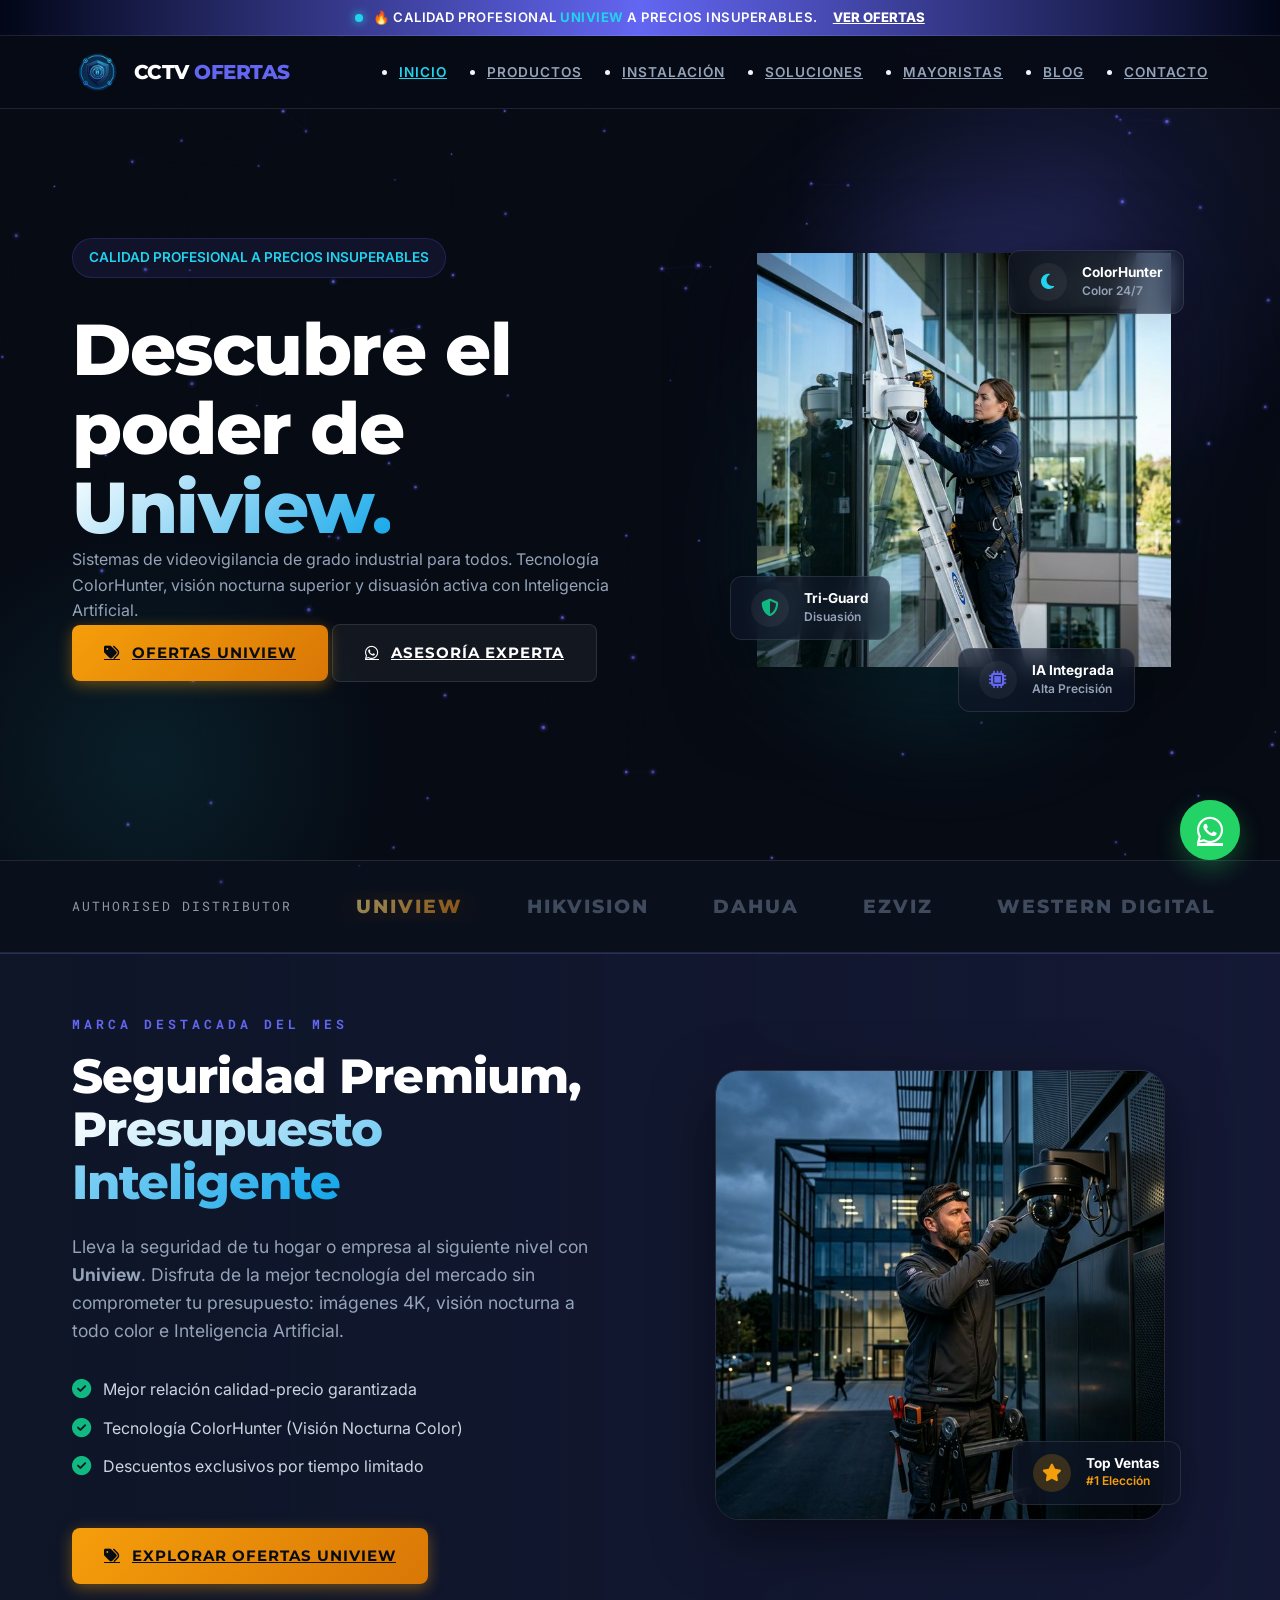
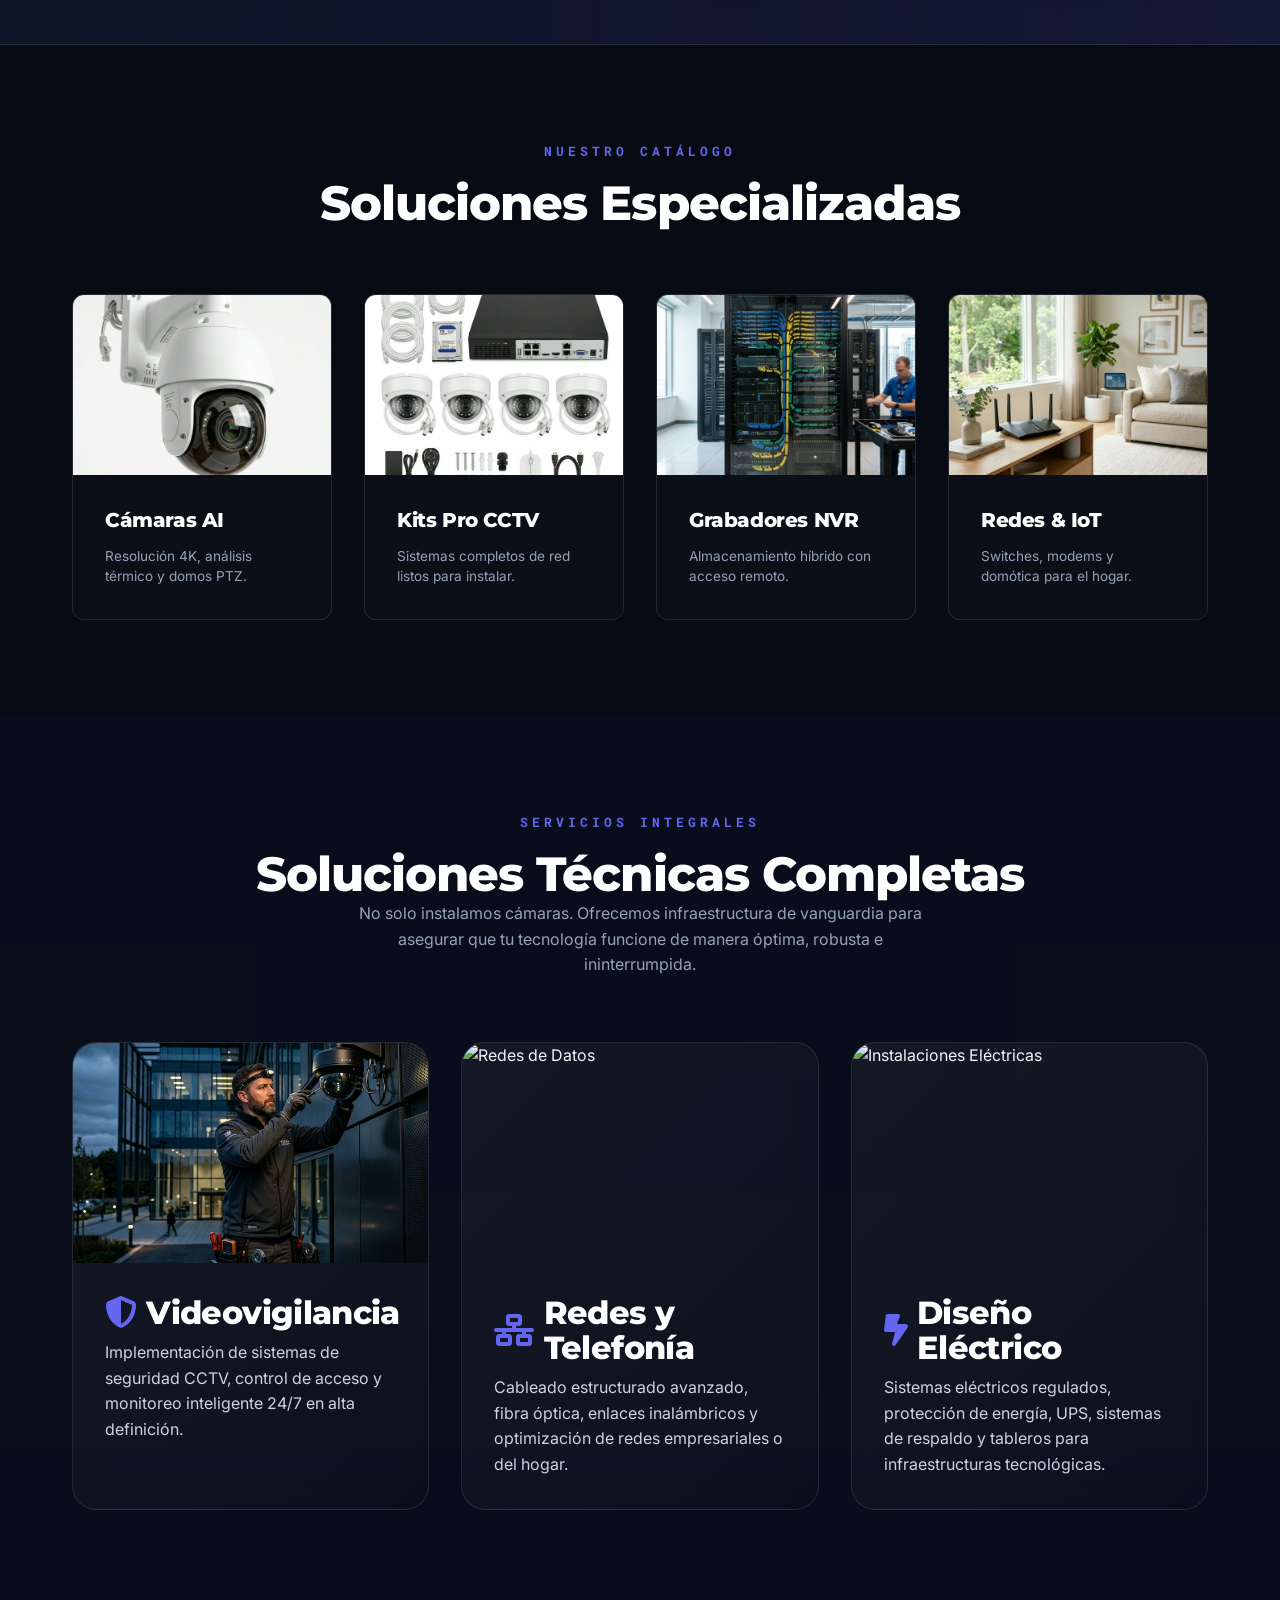
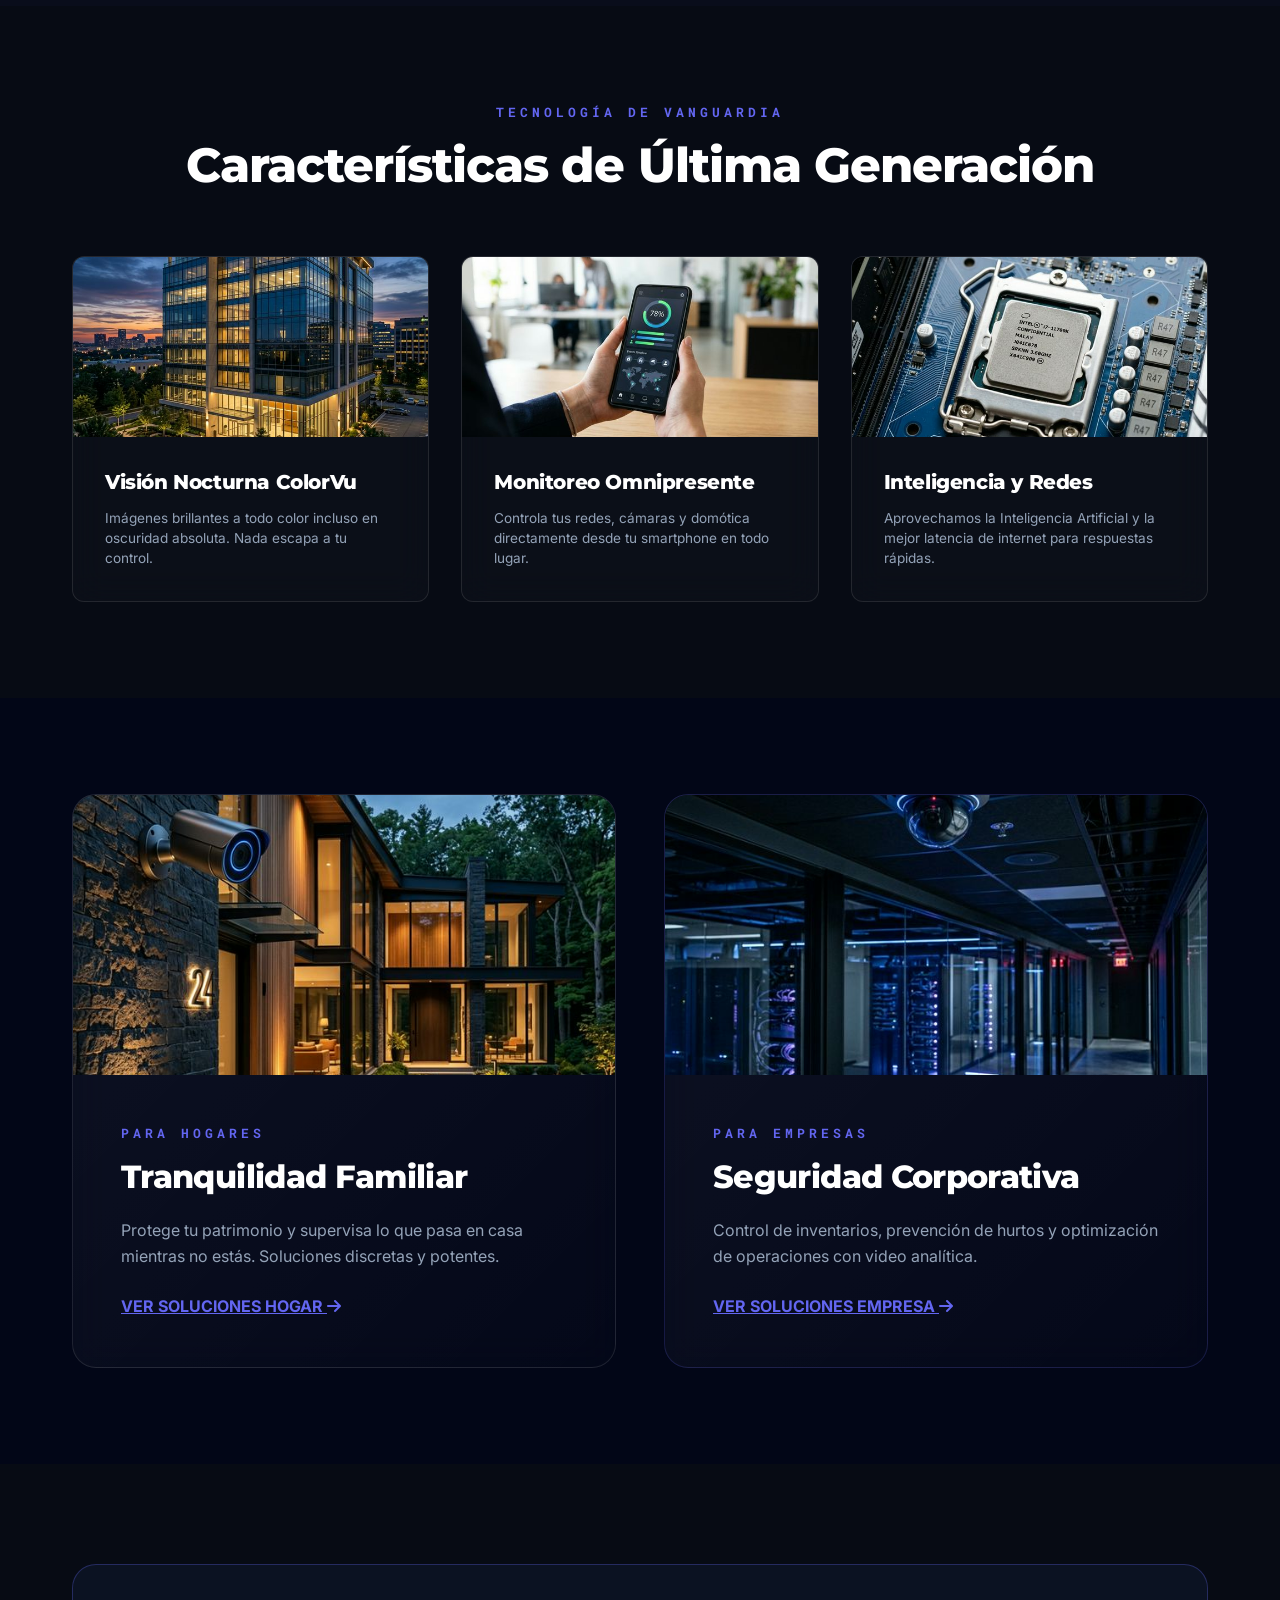
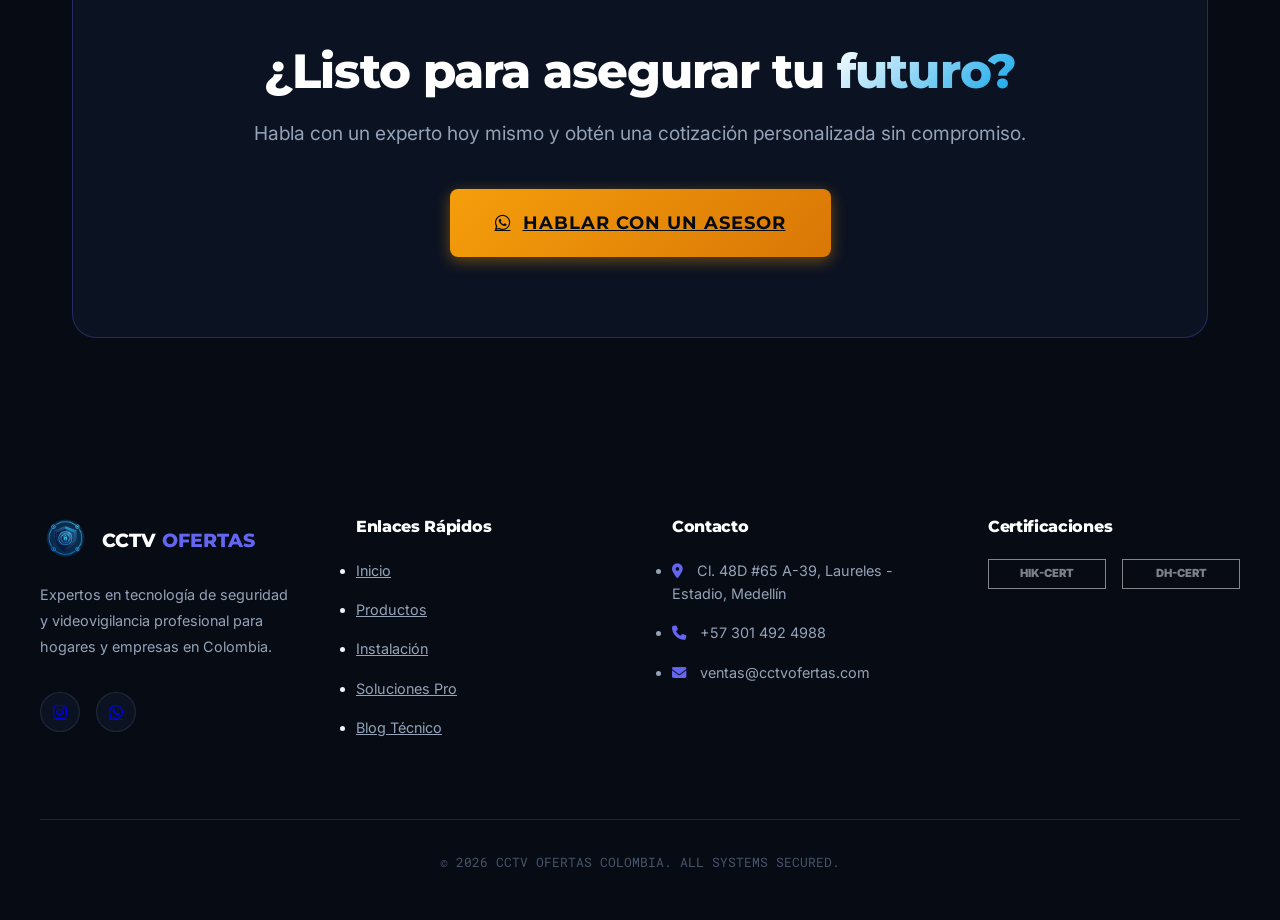
==== commit ff643f0a: "Actualizacion pagina principal, blog e imagenes" ====
--- a/index.html
+++ b/index.html
@@ -11,7 +11,18 @@
     <link href="https://fonts.googleapis.com/css2?family=Inter:wght@400;500;600&family=Montserrat:wght@700;800&family=Roboto+Mono:wght@700&display=swap" rel="stylesheet">
     <link rel="stylesheet" href="https://cdnjs.cloudflare.com/ajax/libs/font-awesome/6.4.0/css/all.min.css">
     <link rel="stylesheet" href="src/styles/global.css">
-</head>
+
+    <!-- PWA & Mobile -->
+    <meta name="theme-color" content="#090B14">
+    <link rel="manifest" href="./manifest.json">
+    <link rel="apple-touch-icon" href="./src/assets/images/logo.png">
+
+    <!-- Open Graph SEO -->
+    <meta property="og:title" content="CCTV OFERTAS | Expertos en Videovigilancia">
+    <meta property="og:description" content="Protege lo que más importa. CCTV, NVR, kits de vigilancia y asesoría profesional en Colombia.">
+    <meta property="og:image" content="./src/assets/images/logo.png">
+    <meta property="og:type" content="website">
+    </head>
 <body class="tech-theme">
     <canvas id="security-grid-canvas" class="bg-canvas"></canvas>
 
@@ -250,7 +261,7 @@
         <section class="section section--dark">
             <div class="container grid" style="grid-template-columns: repeat(auto-fit, minmax(450px, 1fr)); gap: 3rem;">
                 <div class="reveal glass-pro" style="border-radius: var(--radius-lg); overflow: hidden; display: flex; flex-direction: column; padding: 0;">
-                    <img src="https://images.unsplash.com/photo-1558002038-1055907df827?auto=format&fit=crop&w=800&q=80" alt="Tranquilidad Familiar" style="width: 100%; height: 280px; object-fit: cover;">
+                    <img src="src/assets/images/hogar_premium.png" alt="Tranquilidad Familiar" style="width: 100%; height: 280px; object-fit: cover;">
                     <div style="padding: 3rem;">
                         <span class="section-eyebrow">Para Hogares</span>
                         <h3>Tranquilidad Familiar</h3>
@@ -259,7 +270,7 @@
                     </div>
                 </div>
                 <div class="reveal glass-pro" style="border-radius: var(--radius-lg); overflow: hidden; display: flex; flex-direction: column; padding: 0; border-color: rgba(99, 102, 241, 0.2);">
-                    <img src="https://images.unsplash.com/photo-1497366216548-37526070297c?auto=format&fit=crop&w=800&q=80" alt="Seguridad Corporativa" style="width: 100%; height: 280px; object-fit: cover;">
+                    <img src="src/assets/images/empresa_premium.png" alt="Seguridad Corporativa" style="width: 100%; height: 280px; object-fit: cover;">
                     <div style="padding: 3rem;">
                         <span class="section-eyebrow">Para Empresas</span>
                         <h3>Seguridad Corporativa</h3>
--- a/src/styles/global.css
+++ b/src/styles/global.css
@@ -1147,3 +1147,26 @@
     color: white;
     box-shadow: inset 0 0 10px rgba(34, 211, 238, 0.1);
 }
+
+/* Autofill Dark Mode Fix */
+input:-webkit-autofill,
+input:-webkit-autofill:hover, 
+input:-webkit-autofill:focus, 
+input:-webkit-autofill:active,
+textarea:-webkit-autofill,
+textarea:-webkit-autofill:hover,
+textarea:-webkit-autofill:focus,
+textarea:-webkit-autofill:active {
+    -webkit-box-shadow: 0 0 0 30px #090B14 inset !important;
+    -webkit-text-fill-color: white !important;
+    transition: background-color 5000s ease-in-out 0s;
+    border: 1px solid rgba(255, 255, 255, 0.1) !important;
+}
+
+/* Force text color strictly against aggressive browser extensions (e.g. password managers) */
+input[type="text"],
+input[type="email"],
+input[type="password"],
+textarea {
+    color: #ffffff !important;
+}
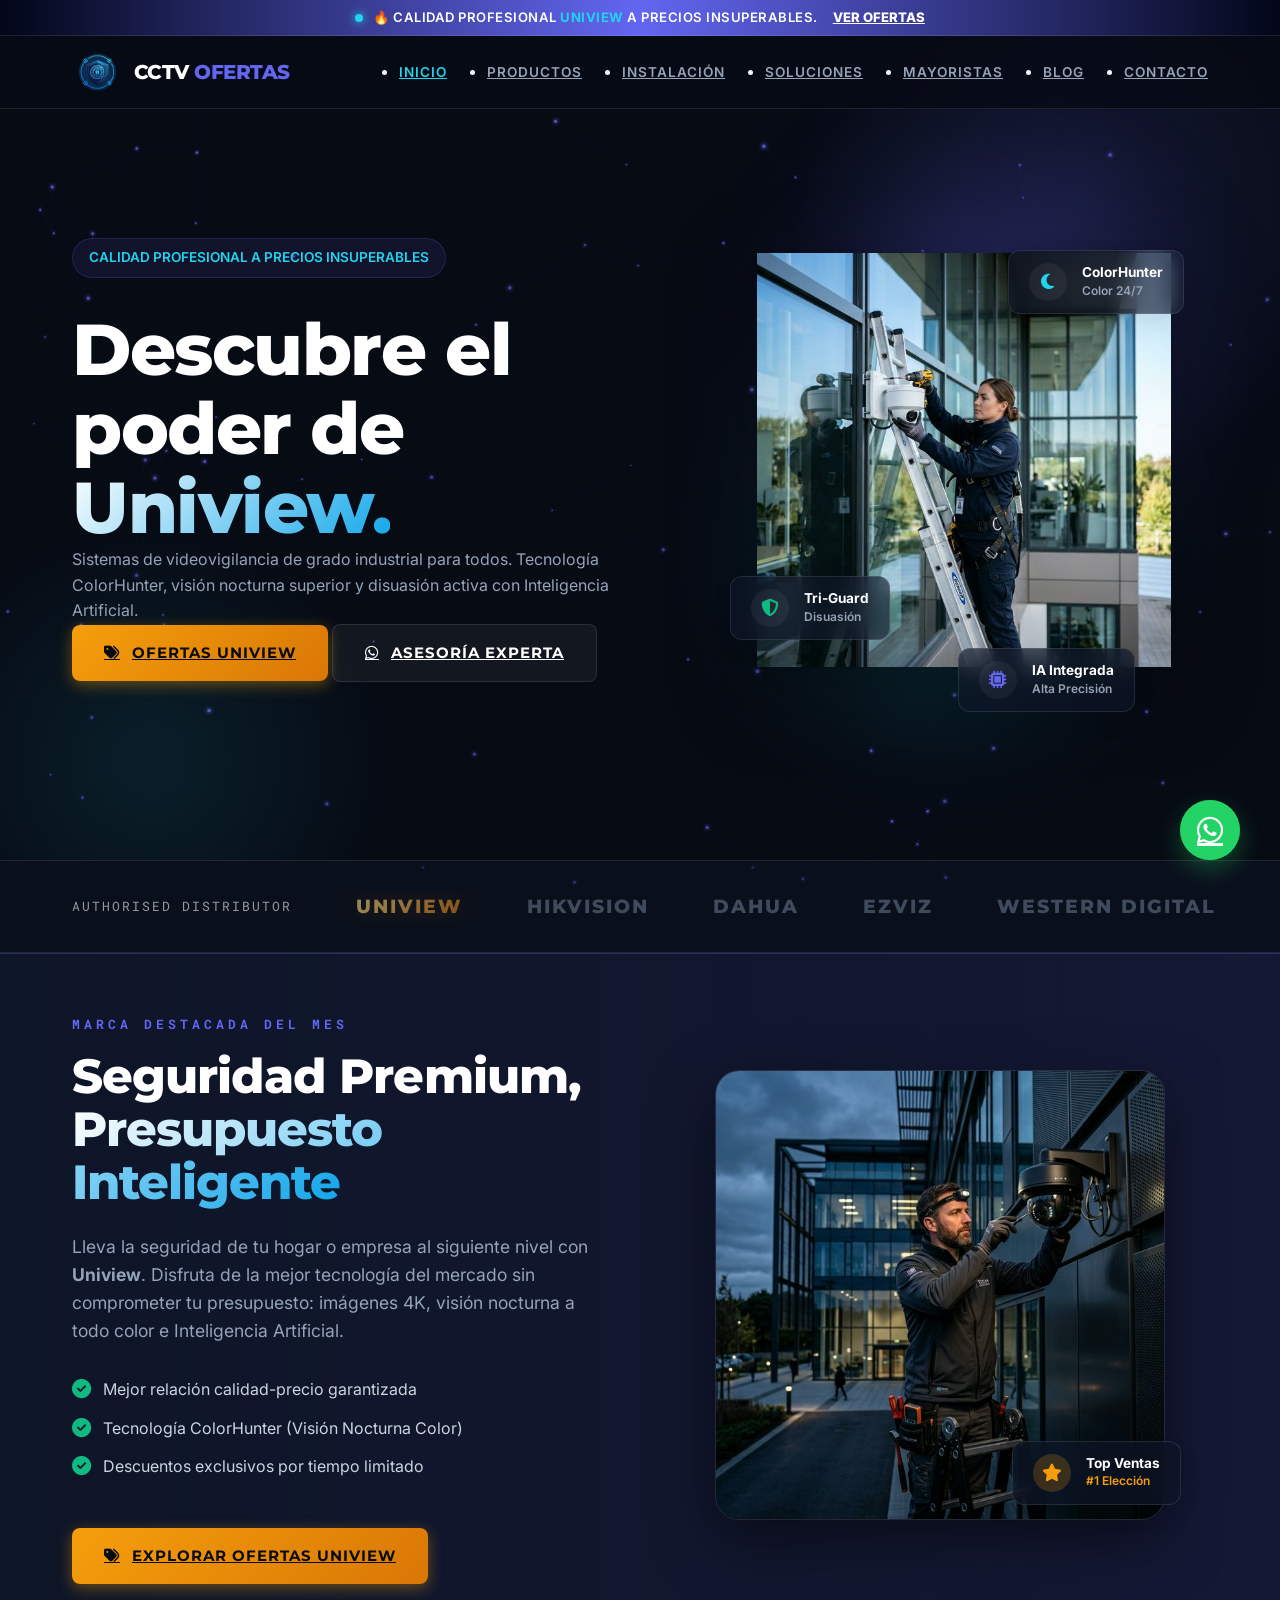
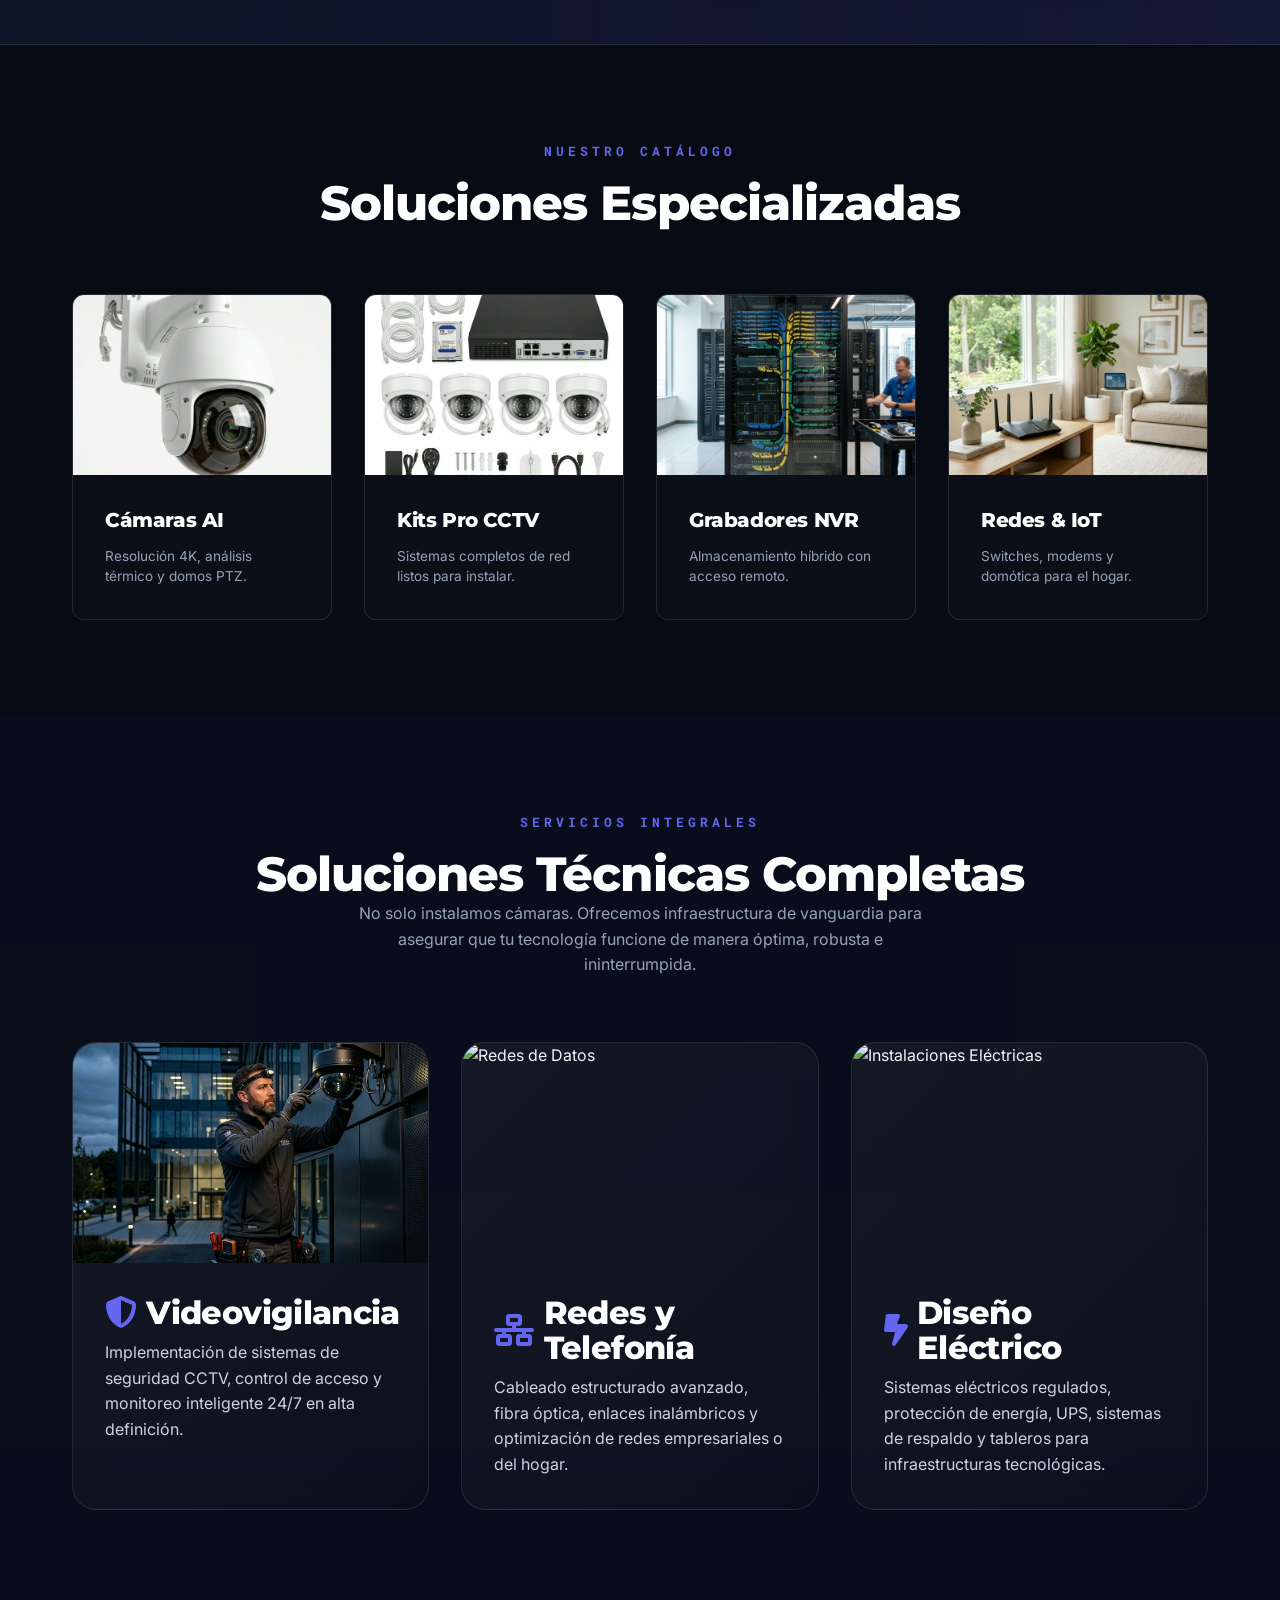
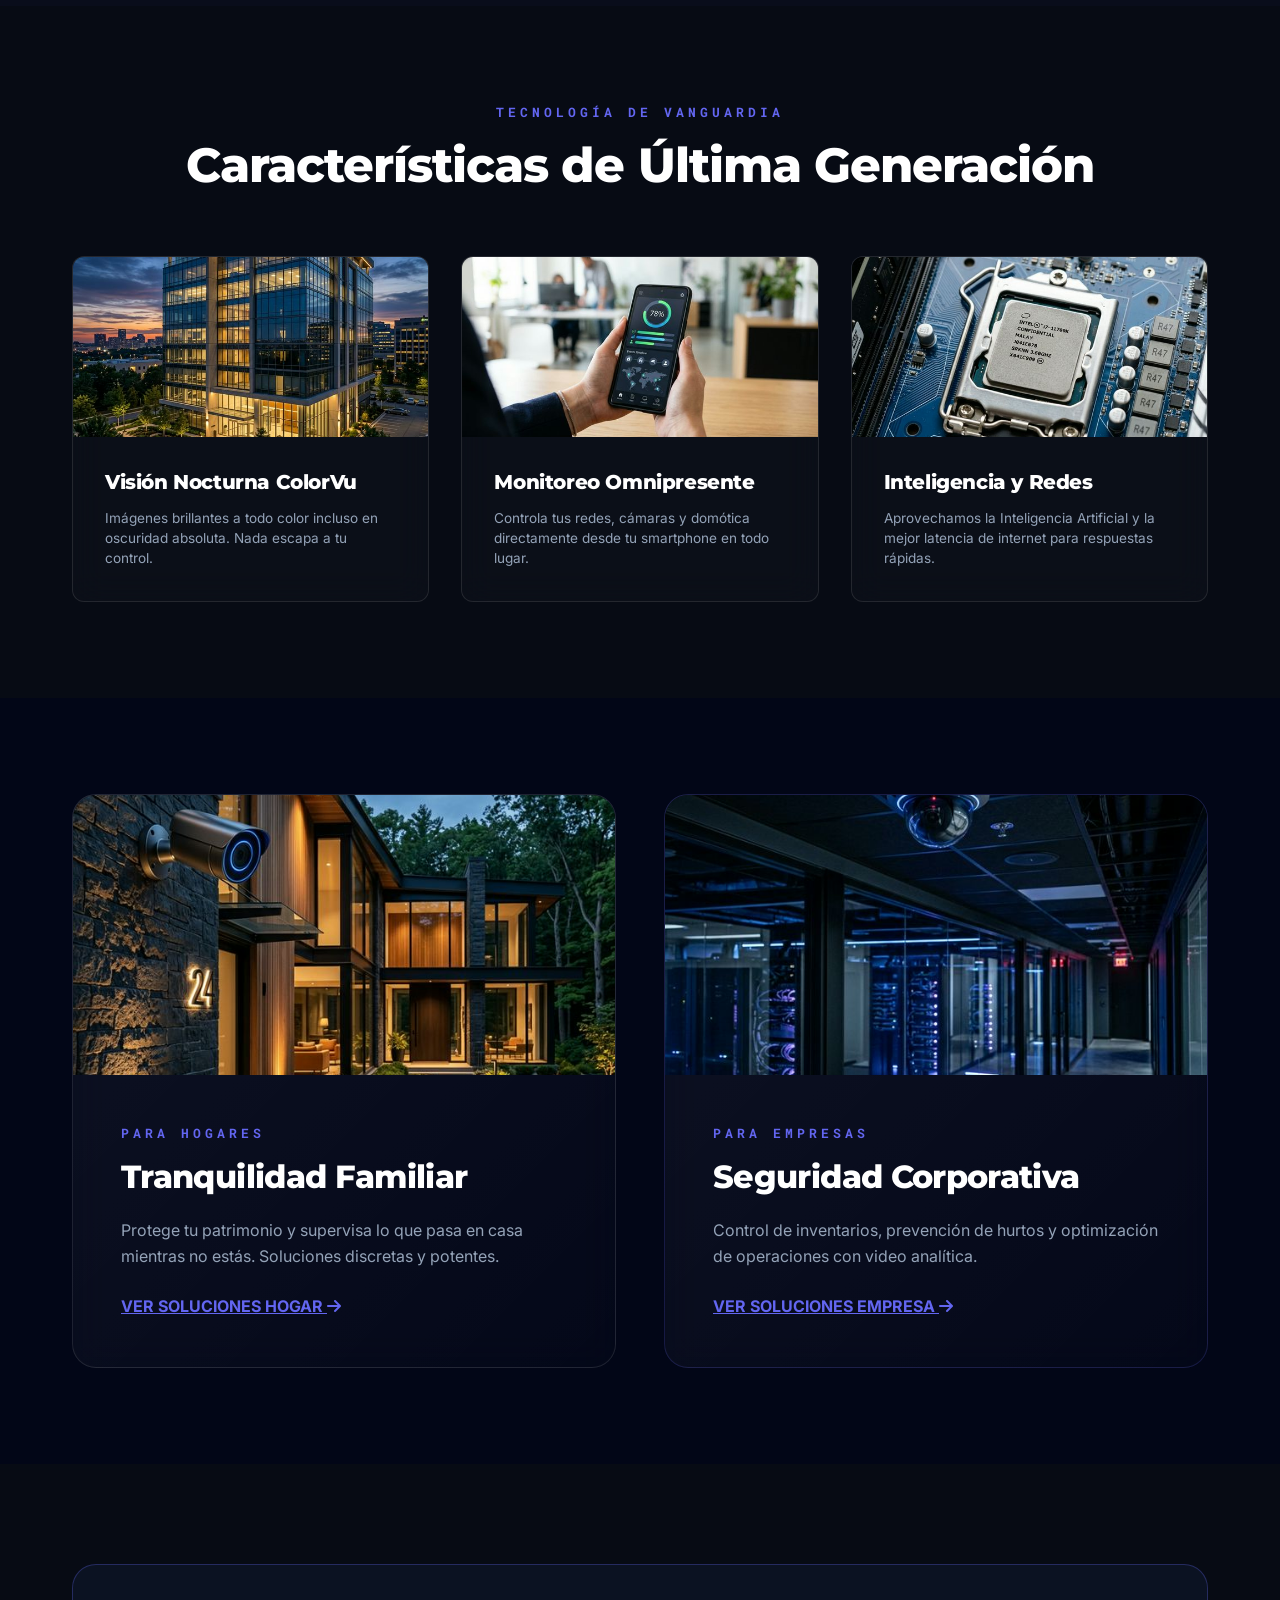
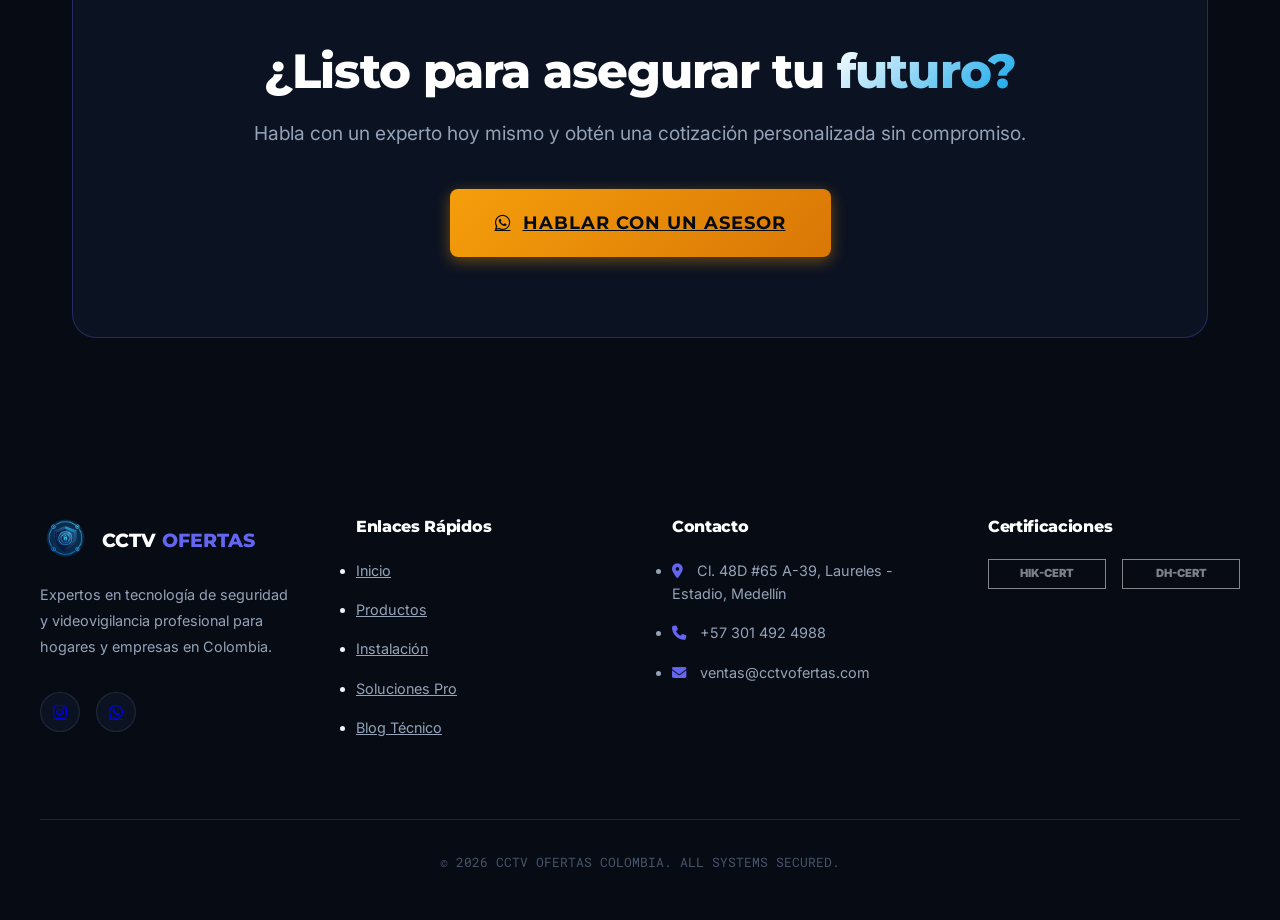
==== commit 52094a40: "Actualizacion FUNCIONES OPTIMIZACION" ====
--- a/index.html
+++ b/index.html
@@ -120,7 +120,7 @@
                 </div>
                 <div class="reveal" style="position: relative; text-align: center;">
                     <div style="position: absolute; width: 100%; height: 100%; background: radial-gradient(circle, rgba(99, 102, 241, 0.2) 0%, transparent 60%); z-index: 0; top: 0; left: 0;"></div>
-                    <img src="src/assets/images/install_cctv_ai.png" alt="Tecnología Uniview en Acción" style="width: 100%; max-width: 450px; position: relative; z-index: 1; border-radius: var(--radius-lg); filter: drop-shadow(0 20px 30px rgba(0,0,0,0.5)); border: 1px solid rgba(255,255,255,0.1);" class="float-animation">
+                    <img src="src/assets/images/install_cctv_ai.png" alt="Tecnología Uniview en Acción" style="width: 100%; max-width: 450px; position: relative; z-index: 1; border-radius: var(--radius-lg); filter: drop-shadow(0 20px 30px rgba(0,0,0,0.5)); border: 1px solid rgba(255,255,255,0.1);" class="float-animation" loading="lazy">
                     
                     <div class="glass floating-card" style="bottom: 5%; right: 5%; animation: float 6s ease-in-out infinite 0.5s;">
                         <div class="stat-icon" style="background: rgba(245, 158, 11, 0.2);"><i class="fas fa-star" style="color: #F59E0B;"></i></div>
@@ -143,7 +143,7 @@
                 <div class="grid categories-grid">
                     <a href="src/pages/products.html?cat=cameras" class="glass category-card reveal">
                         <div class="card-img-wrapper">
-                            <img src="src/assets/images/cat_cam_ai.png" alt="Cámaras AI" class="card-img-top">
+                            <img src="src/assets/images/cat_cam_ai.png" alt="Cámaras AI" class="card-img-top" loading="lazy">
                         </div>
                         <div class="card-content">
                             <h3>Cámaras AI</h3>
@@ -152,7 +152,7 @@
                     </a>
                     <a href="src/pages/products.html?cat=kits" class="glass category-card reveal">
                         <div class="card-img-wrapper">
-                            <img src="src/assets/images/cat_kits.png" alt="Kits Pro CCTV" class="card-img-top">
+                            <img src="src/assets/images/cat_kits.png" alt="Kits Pro CCTV" class="card-img-top" loading="lazy">
                         </div>
                         <div class="card-content">
                             <h3>Kits Pro CCTV</h3>
@@ -161,7 +161,7 @@
                     </a>
                     <a href="src/pages/products.html?cat=recorders" class="glass category-card reveal">
                         <div class="card-img-wrapper">
-                            <img src="src/assets/images/cat_nvr.png" alt="Grabadores NVR" class="card-img-top">
+                            <img src="src/assets/images/cat_nvr.png" alt="Grabadores NVR" class="card-img-top" loading="lazy">
                         </div>
                         <div class="card-content">
                             <h3>Grabadores NVR</h3>
@@ -170,7 +170,7 @@
                     </a>
                     <a href="src/pages/products.html?cat=smarthome" class="glass category-card reveal">
                         <div class="card-img-wrapper">
-                            <img src="src/assets/images/cat_iot.png" alt="Redes & IoT" class="card-img-top">
+                            <img src="src/assets/images/cat_iot.png" alt="Redes & IoT" class="card-img-top" loading="lazy">
                         </div>
                         <div class="card-content">
                             <h3>Redes & IoT</h3>
@@ -192,7 +192,7 @@
                 <div class="grid" style="grid-template-columns: repeat(auto-fit, minmax(300px, 1fr)); gap: 2rem;">
                     <!-- CCTV -->
                     <div class="glass-pro reveal card-pro" style="border-radius: var(--radius-lg); overflow: hidden; display: flex; flex-direction: column;">
-                        <img src="src/assets/images/install_cctv_ai.png" alt="Instalación CCTV" style="width: 100%; height: 220px; object-fit: cover;">
+                        <img src="src/assets/images/install_cctv_ai.png" alt="Instalación CCTV" style="width: 100%; height: 220px; object-fit: cover;" loading="lazy">
                         <div style="padding: 2rem; flex: 1;">
                             <h3 style="display: flex; align-items: center; gap: 10px;"><i class="fas fa-shield-halved text-electric"></i> Videovigilancia</h3>
                             <p style="margin-top: 10px; color: var(--slate-300);">Implementación de sistemas de seguridad CCTV, control de acceso y monitoreo inteligente 24/7 en alta definición.</p>
@@ -200,7 +200,7 @@
                     </div>
                     <!-- Redes -->
                     <div class="glass-pro reveal card-pro" style="border-radius: var(--radius-lg); overflow: hidden; display: flex; flex-direction: column;">
-                        <img src="https://images.unsplash.com/photo-1558494949-ef010cbdcc31?auto=format&fit=crop&w=800&q=80" alt="Redes de Datos" style="width: 100%; height: 220px; object-fit: cover;">
+                        <img src="https://images.unsplash.com/photo-1558494949-ef010cbdcc31?auto=format&fit=crop&w=800&q=80" alt="Redes de Datos" style="width: 100%; height: 220px; object-fit: cover;" loading="lazy">
                         <div style="padding: 2rem; flex: 1;">
                             <h3 style="display: flex; align-items: center; gap: 10px;"><i class="fas fa-network-wired text-electric"></i> Redes y Telefonía</h3>
                             <p style="margin-top: 10px; color: var(--slate-300);">Cableado estructurado avanzado, fibra óptica, enlaces inalámbricos y optimización de redes empresariales o del hogar.</p>
@@ -208,7 +208,7 @@
                     </div>
                     <!-- Eléctricas -->
                     <div class="glass-pro reveal card-pro" style="border-radius: var(--radius-lg); overflow: hidden; display: flex; flex-direction: column;">
-                        <img src="https://images.unsplash.com/photo-1581092160562-40aa08e78837?auto=format&fit=crop&w=800&q=80" alt="Instalaciones Eléctricas" style="width: 100%; height: 220px; object-fit: cover;">
+                        <img src="https://images.unsplash.com/photo-1581092160562-40aa08e78837?auto=format&fit=crop&w=800&q=80" alt="Instalaciones Eléctricas" style="width: 100%; height: 220px; object-fit: cover;" loading="lazy">
                         <div style="padding: 2rem; flex: 1;">
                             <h3 style="display: flex; align-items: center; gap: 10px;"><i class="fas fa-bolt-lightning text-electric"></i> Diseño Eléctrico</h3>
                             <p style="margin-top: 10px; color: var(--slate-300);">Sistemas eléctricos regulados, protección de energía, UPS, sistemas de respaldo y tableros para infraestructuras tecnológicas.</p>
@@ -228,7 +228,7 @@
                 <div class="grid features-grid">
                     <div class="glass reveal feature-block text-center">
                         <div class="card-img-wrapper">
-                            <img src="src/assets/images/feat_colorvu.png" alt="Visión Nocturna ColorVu" class="card-img-top">
+                            <img src="src/assets/images/feat_colorvu.png" alt="Visión Nocturna ColorVu" class="card-img-top" loading="lazy">
                         </div>
                         <div class="card-content">
                             <h3 style="font-size: 1.25rem;">Visión Nocturna ColorVu</h3>
@@ -237,7 +237,7 @@
                     </div>
                     <div class="glass reveal feature-block text-center">
                         <div class="card-img-wrapper">
-                            <img src="src/assets/images/feat_mobile.png" alt="Monitoreo Omnipresente" class="card-img-top">
+                            <img src="src/assets/images/feat_mobile.png" alt="Monitoreo Omnipresente" class="card-img-top" loading="lazy">
                         </div>
                         <div class="card-content">
                             <h3 style="font-size: 1.25rem;">Monitoreo Omnipresente</h3>
@@ -246,7 +246,7 @@
                     </div>
                     <div class="glass reveal feature-block text-center">
                         <div class="card-img-wrapper">
-                            <img src="src/assets/images/feat_chip.png" alt="Inteligencia y Redes" class="card-img-top">
+                            <img src="src/assets/images/feat_chip.png" alt="Inteligencia y Redes" class="card-img-top" loading="lazy">
                         </div>
                         <div class="card-content">
                             <h3 style="font-size: 1.25rem;">Inteligencia y Redes</h3>
@@ -261,7 +261,7 @@
         <section class="section section--dark">
             <div class="container grid" style="grid-template-columns: repeat(auto-fit, minmax(450px, 1fr)); gap: 3rem;">
                 <div class="reveal glass-pro" style="border-radius: var(--radius-lg); overflow: hidden; display: flex; flex-direction: column; padding: 0;">
-                    <img src="src/assets/images/hogar_premium.png" alt="Tranquilidad Familiar" style="width: 100%; height: 280px; object-fit: cover;">
+                    <img src="src/assets/images/hogar_premium.png" alt="Tranquilidad Familiar" style="width: 100%; height: 280px; object-fit: cover;" loading="lazy">
                     <div style="padding: 3rem;">
                         <span class="section-eyebrow">Para Hogares</span>
                         <h3>Tranquilidad Familiar</h3>
@@ -270,7 +270,7 @@
                     </div>
                 </div>
                 <div class="reveal glass-pro" style="border-radius: var(--radius-lg); overflow: hidden; display: flex; flex-direction: column; padding: 0; border-color: rgba(99, 102, 241, 0.2);">
-                    <img src="src/assets/images/empresa_premium.png" alt="Seguridad Corporativa" style="width: 100%; height: 280px; object-fit: cover;">
+                    <img src="src/assets/images/empresa_premium.png" alt="Seguridad Corporativa" style="width: 100%; height: 280px; object-fit: cover;" loading="lazy">
                     <div style="padding: 3rem;">
                         <span class="section-eyebrow">Para Empresas</span>
                         <h3>Seguridad Corporativa</h3>
--- a/src/styles/global.css
+++ b/src/styles/global.css
@@ -457,6 +457,73 @@
     width: 100%;
 }
 
+/* --- View Toggles --- */
+.btn-view {
+    background: transparent;
+    border: none;
+    color: var(--slate-400);
+    padding: 10px 15px;
+    border-radius: 100px;
+    cursor: pointer;
+    transition: var(--transition-base);
+}
+.btn-view:hover {
+    color: var(--white-pure);
+}
+.btn-view.active {
+    background: var(--accent-electric);
+    color: var(--white-pure);
+}
+
+/* --- List View Mode --- */
+.product-grid.list-view {
+    grid-template-columns: 1fr;
+}
+.product-grid.list-view .product-card {
+    flex-direction: row;
+    align-items: center;
+}
+.product-grid.list-view .product-card__image-wrapper {
+    width: 250px;
+    height: 100%;
+    flex-shrink: 0;
+}
+.product-grid.list-view .product-card__content {
+    flex-grow: 1;
+    display: flex;
+    flex-direction: column;
+    justify-content: center;
+}
+.product-grid.list-view .product-card__footer {
+    border-top: none;
+    border-left: 1px solid rgba(255,255,255,0.05);
+    padding-top: 0;
+    padding-left: 1.5rem;
+    margin-left: 1.5rem;
+    display: flex;
+    align-items: center;
+    width: 200px;
+    flex-shrink: 0;
+}
+@media (max-width: 768px) {
+    .product-grid.list-view .product-card {
+        flex-direction: column;
+    }
+    .product-grid.list-view .product-card__image-wrapper {
+        width: 100%;
+        aspect-ratio: 16/10;
+        height: auto;
+    }
+    .product-grid.list-view .product-card__footer {
+        border-left: none;
+        border-top: 1px solid rgba(255,255,255,0.05);
+        padding-top: 1.5rem;
+        padding-left: 0;
+        margin-left: 0;
+        width: 100%;
+    }
+}
+
 /* Products Cards Premium */
 .product-card {
     height: 100%;
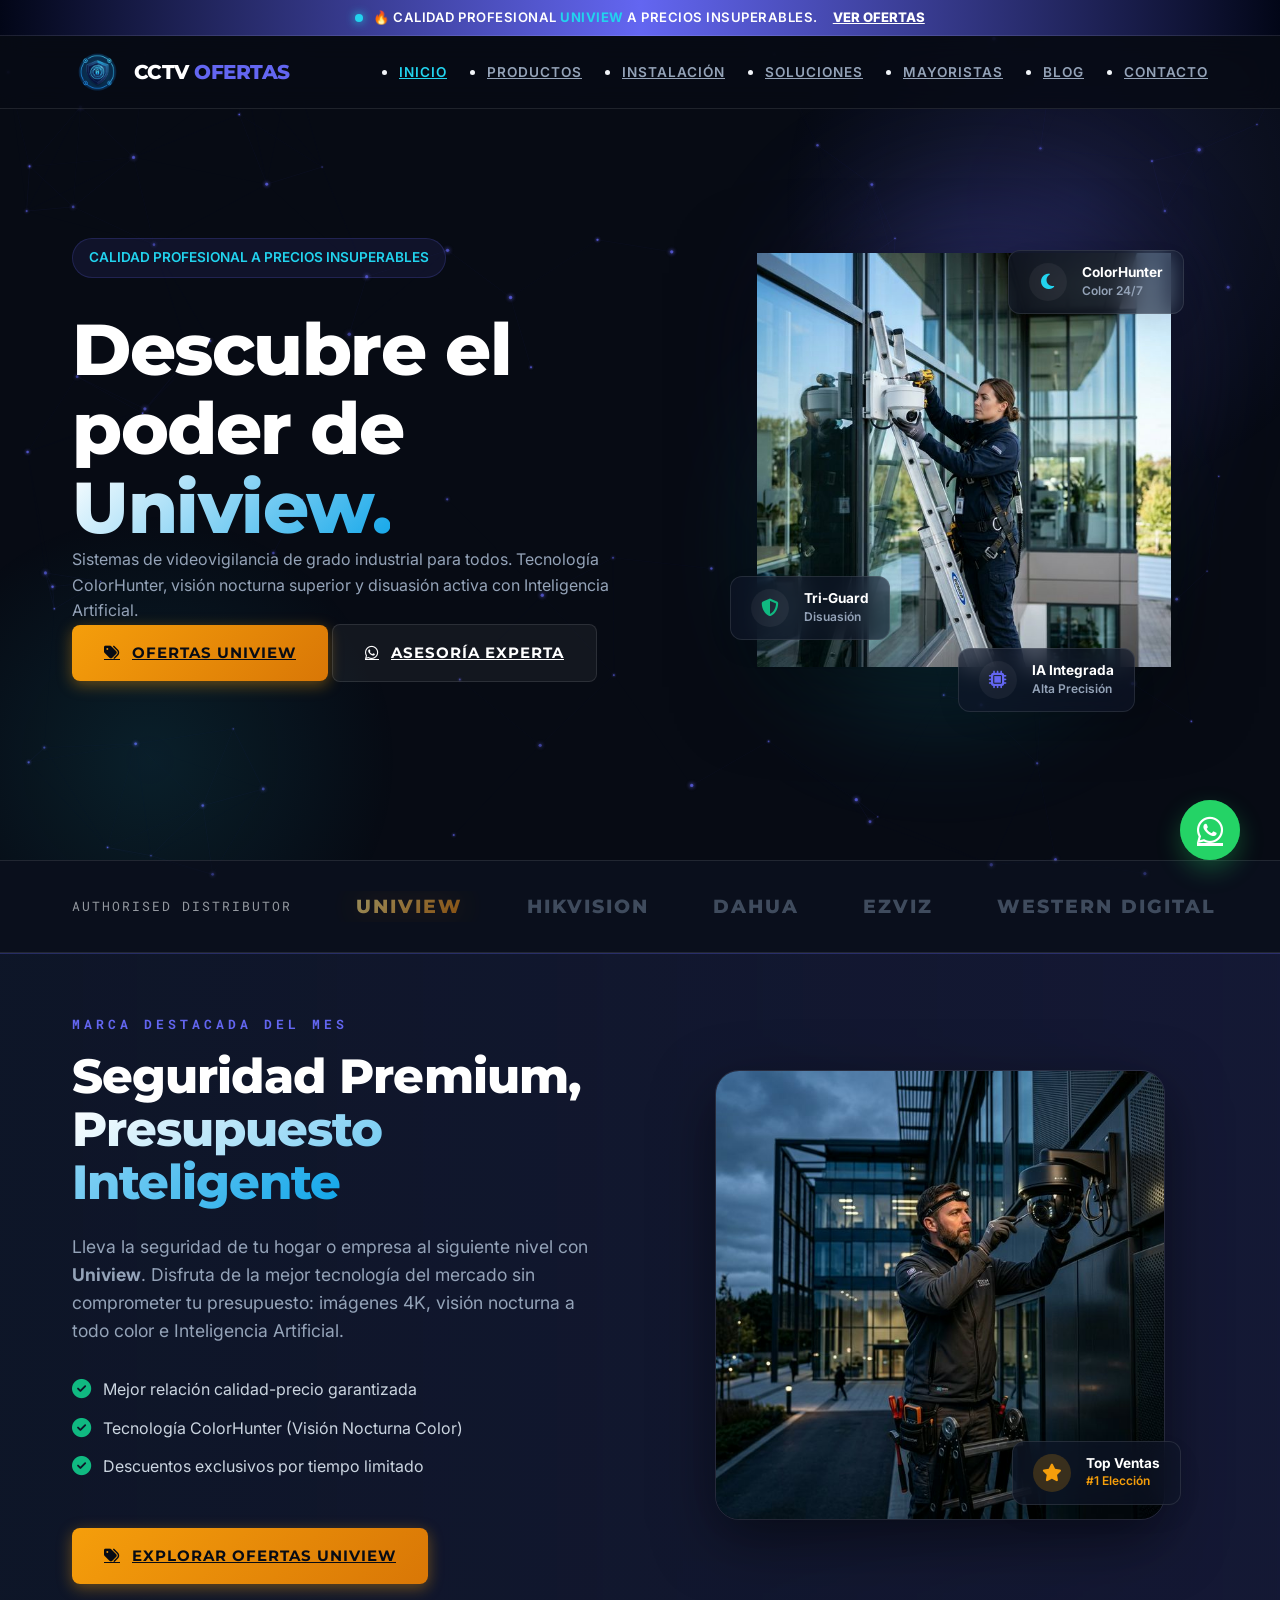
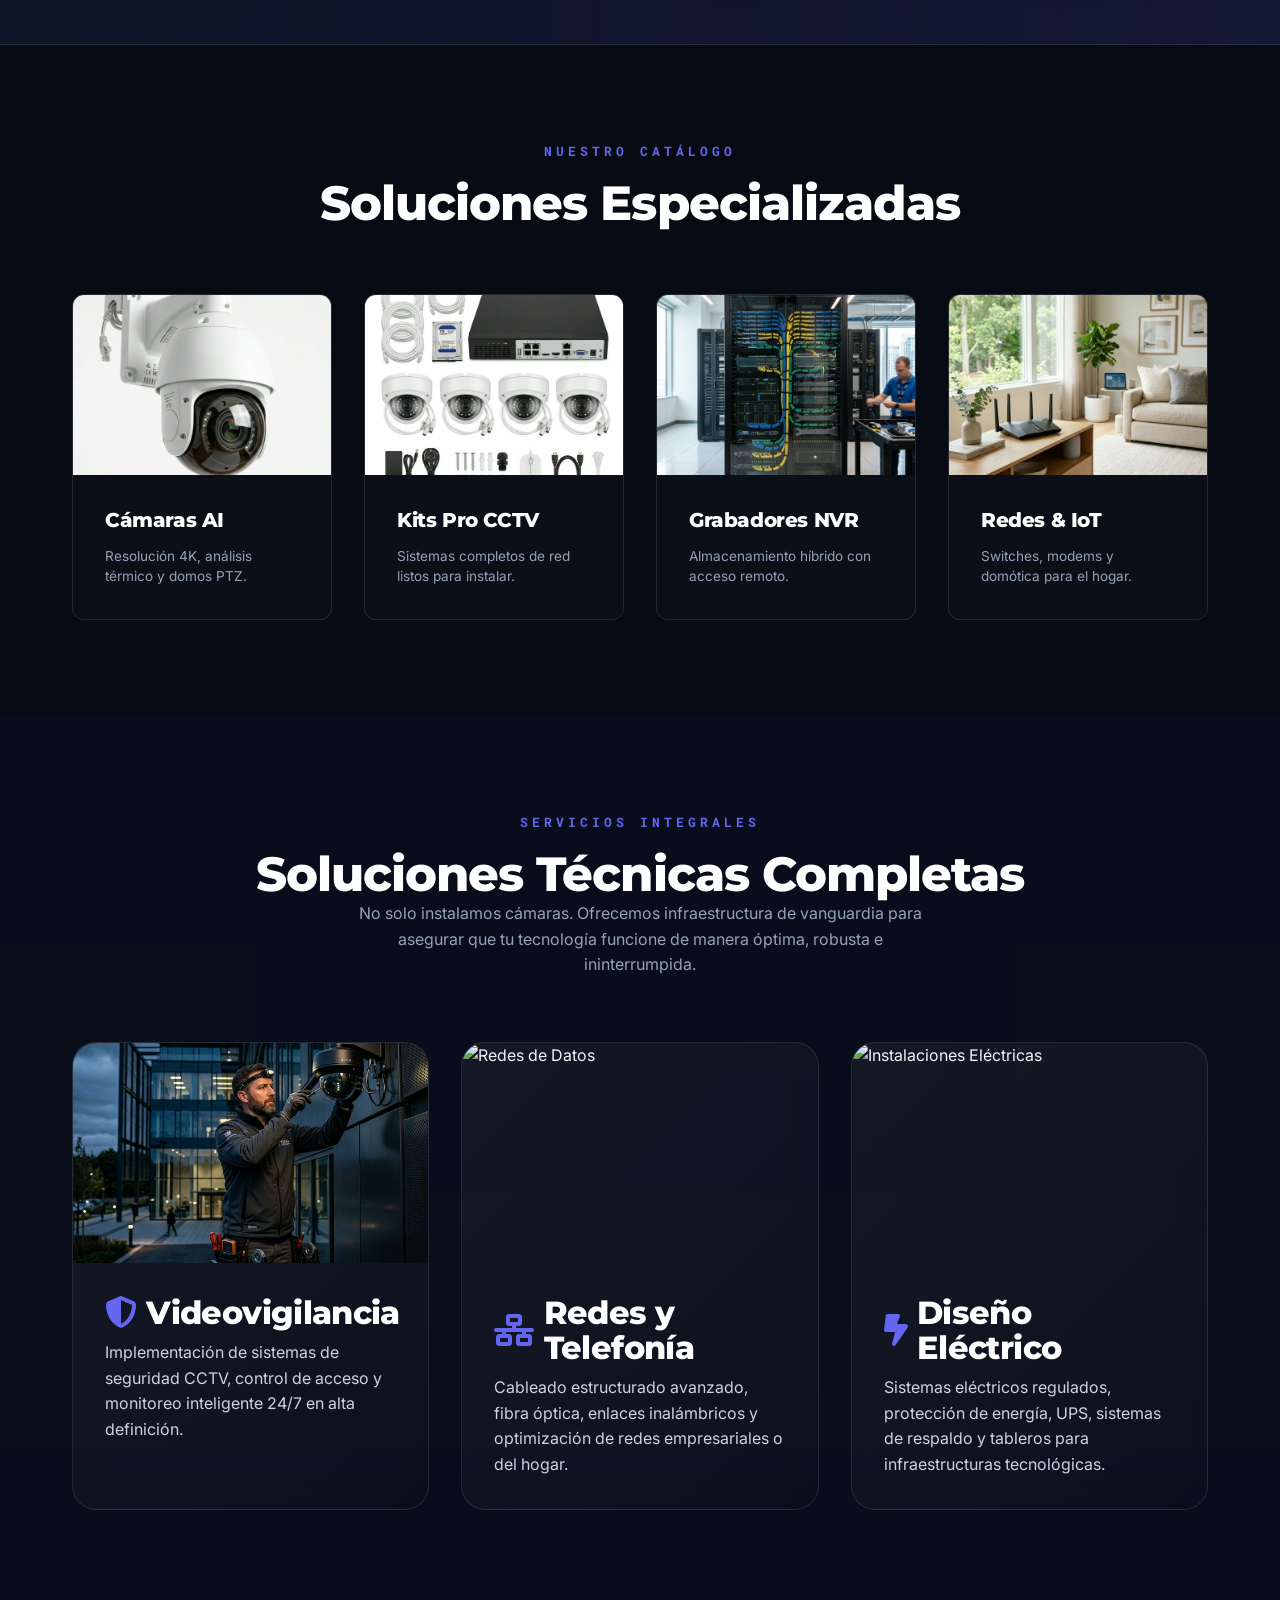
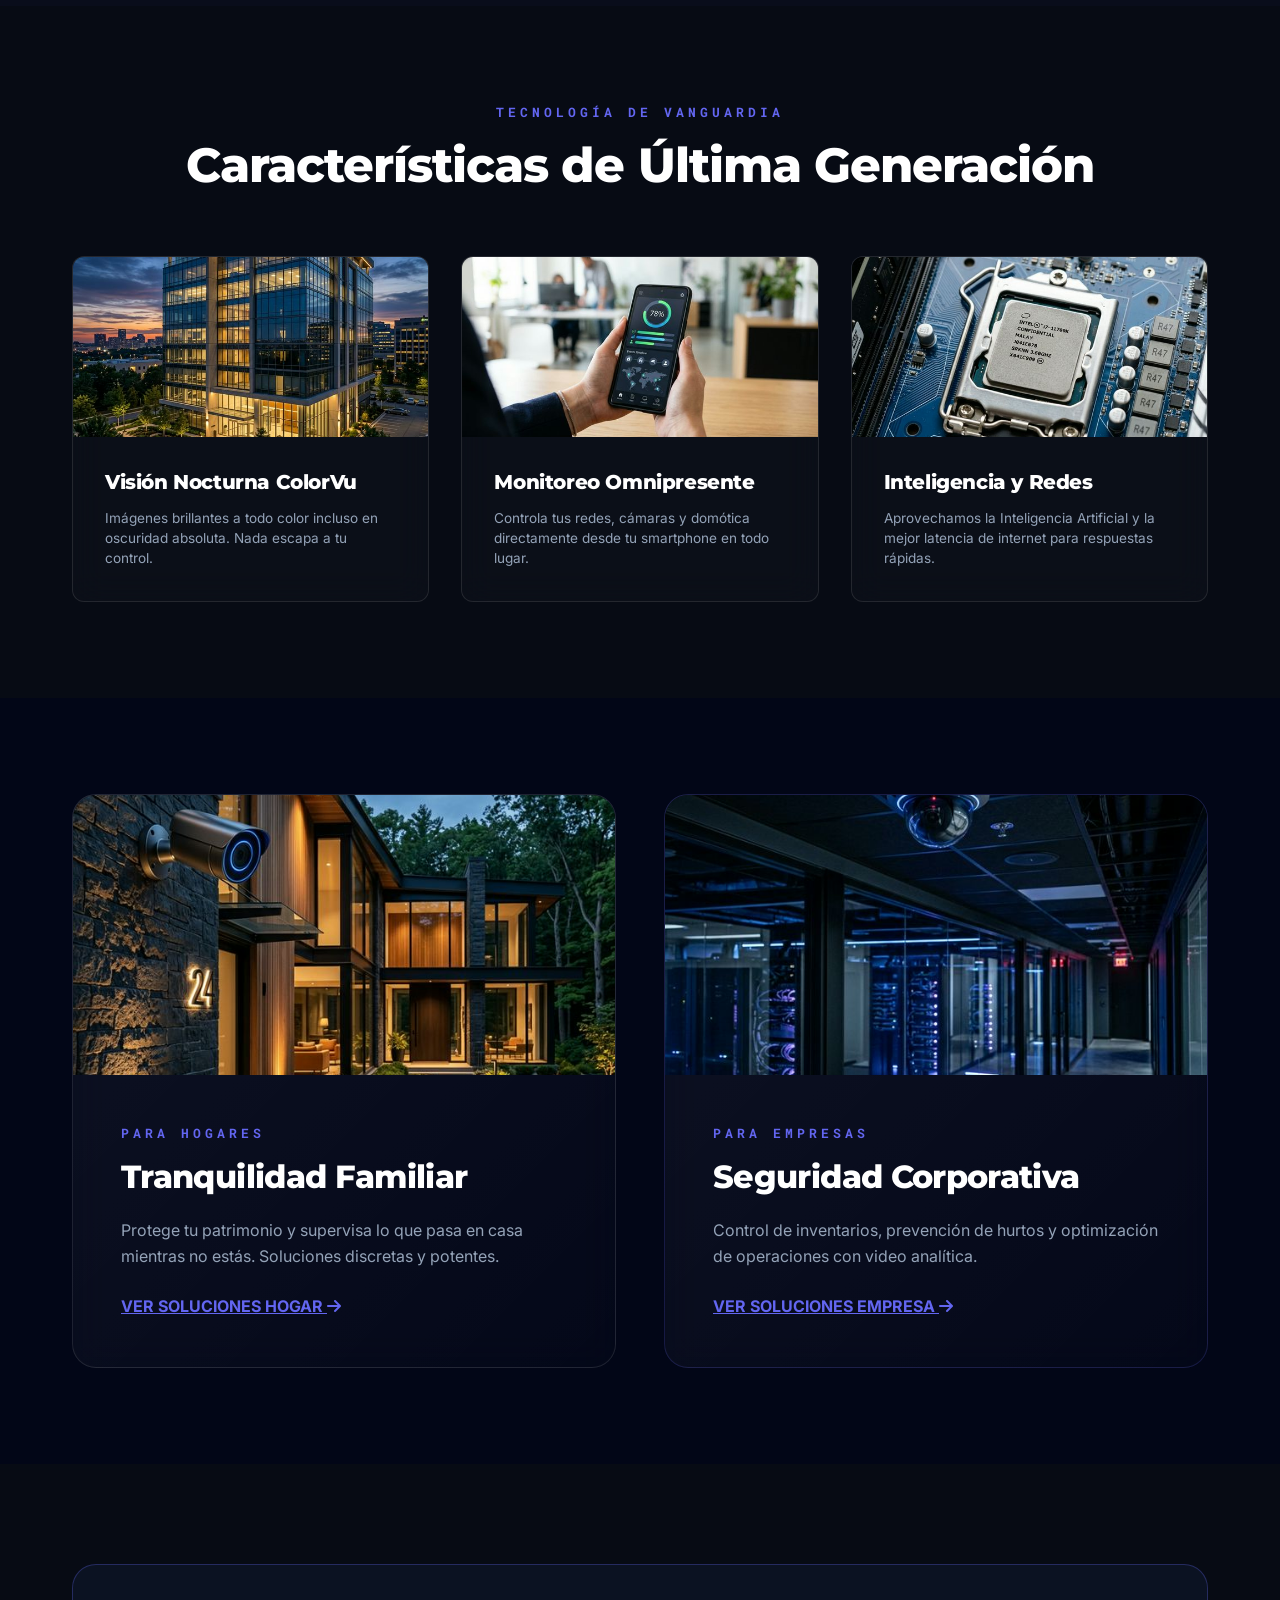
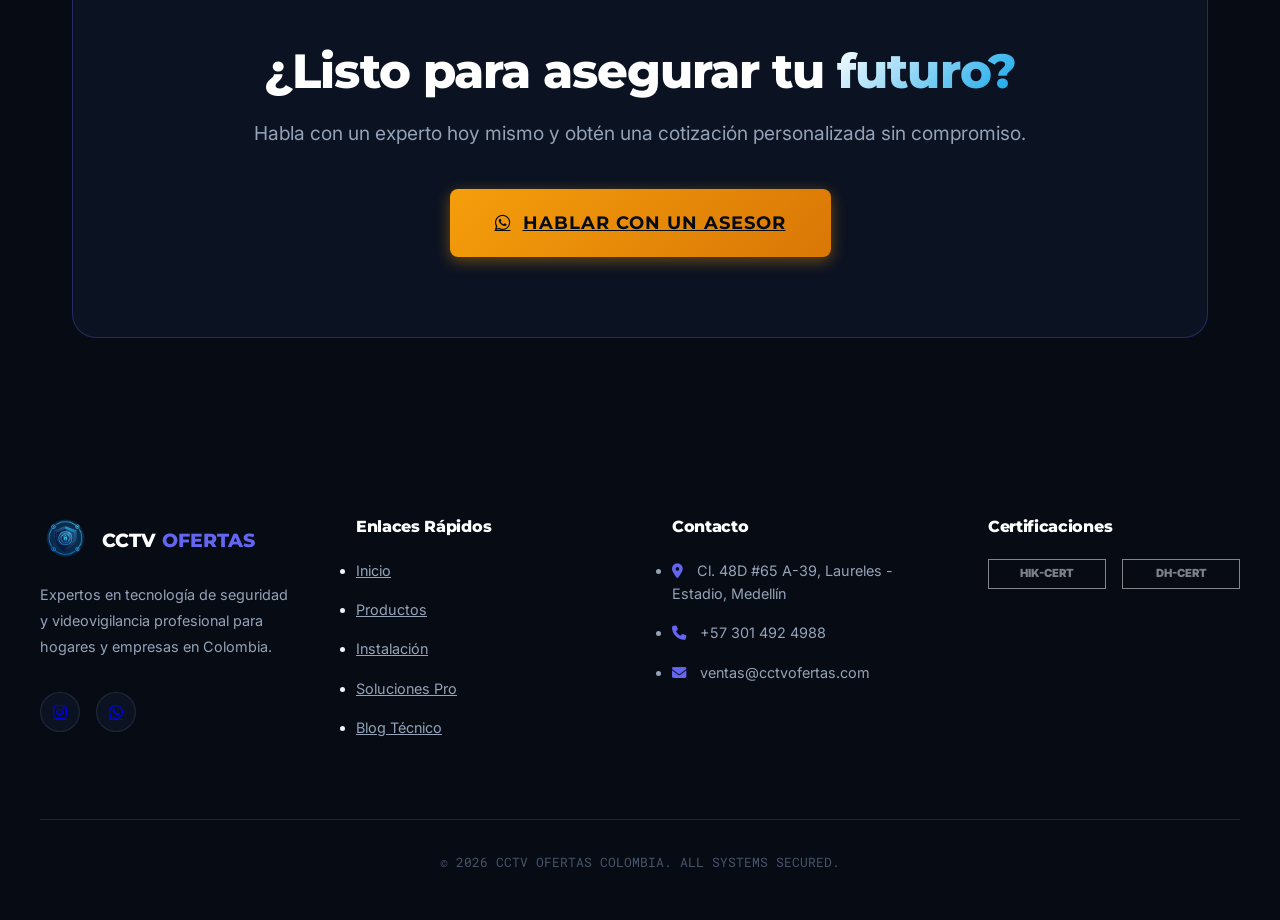
==== commit 34079df8: "Actualizacion PAGINA" ====
--- a/index.html
+++ b/index.html
@@ -1,14 +1,18 @@
 <!DOCTYPE html>
 <html lang="es">
+
 <head>
     <meta charset="UTF-8">
     <meta name="viewport" content="width=device-width, initial-scale=1.0">
     <title>CCTV OFERTAS | Expertos en Seguridad y Videovigilancia Profesional</title>
-    <meta name="description" content="Protege lo que más importa con CCTV OFERTAS. Expertos en instalación de cámaras de seguridad, NVR, kits de vigilancia y asesoría profesional en Colombia.">
-    
+    <meta name="description"
+        content="Protege lo que más importa con CCTV OFERTAS. Expertos en instalación de cámaras de seguridad, NVR, kits de vigilancia y asesoría profesional en Colombia.">
+
     <link rel="preconnect" href="https://fonts.googleapis.com">
     <link rel="preconnect" href="https://fonts.gstatic.com" crossorigin>
-    <link href="https://fonts.googleapis.com/css2?family=Inter:wght@400;500;600&family=Montserrat:wght@700;800&family=Roboto+Mono:wght@700&display=swap" rel="stylesheet">
+    <link
+        href="https://fonts.googleapis.com/css2?family=Inter:wght@400;500;600&family=Montserrat:wght@700;800&family=Roboto+Mono:wght@700&display=swap"
+        rel="stylesheet">
     <link rel="stylesheet" href="https://cdnjs.cloudflare.com/ajax/libs/font-awesome/6.4.0/css/all.min.css">
     <link rel="stylesheet" href="src/styles/global.css">
 
@@ -19,10 +23,12 @@
 
     <!-- Open Graph SEO -->
     <meta property="og:title" content="CCTV OFERTAS | Expertos en Videovigilancia">
-    <meta property="og:description" content="Protege lo que más importa. CCTV, NVR, kits de vigilancia y asesoría profesional en Colombia.">
+    <meta property="og:description"
+        content="Protege lo que más importa. CCTV, NVR, kits de vigilancia y asesoría profesional en Colombia.">
     <meta property="og:image" content="./src/assets/images/logo.png">
     <meta property="og:type" content="website">
-    </head>
+</head>
+
 <body class="tech-theme">
     <canvas id="security-grid-canvas" class="bg-canvas"></canvas>
 
@@ -36,12 +42,14 @@
                 <div class="hero__content reveal">
                     <span class="hero__tagline">CALIDAD PROFESIONAL A PRECIOS INSUPERABLES</span>
                     <h1 class="hero__title">Descubre el poder de <span class="text-gradient">Uniview.</span></h1>
-                    <p class="hero__desc">Sistemas de videovigilancia de grado industrial para todos. Tecnología ColorHunter, visión nocturna superior y disuasión activa con Inteligencia Artificial.</p>
+                    <p class="hero__desc">Sistemas de videovigilancia de grado industrial para todos. Tecnología
+                        ColorHunter, visión nocturna superior y disuasión activa con Inteligencia Artificial.</p>
                     <div class="hero__actions">
                         <a href="src/pages/products.html?brand=uniview" class="btn btn-primary">
                             <i class="fas fa-tags"></i> OFERTAS UNIVIEW
                         </a>
-                        <a href="https://wa.me/573014924988" class="btn btn-secondary"><i class="fab fa-whatsapp"></i> ASESORÍA EXPERTA</a>
+                        <a href="https://wa.me/573014924988" class="btn btn-secondary"><i class="fab fa-whatsapp"></i>
+                            ASESORÍA EXPERTA</a>
                     </div>
                 </div>
                 <div class="hero__3d-container reveal">
@@ -49,9 +57,10 @@
                         <!-- Glow Effects behind -->
                         <div class="hero-glow hero-glow-1"></div>
                         <div class="hero-glow hero-glow-2"></div>
-                        
-                        <img src="src/assets/images/hero_camera.png" alt="Cámara de Seguridad IA de alta gama Uniview" class="hero-main-img float-animation">
-                        
+
+                        <img src="src/assets/images/hero_camera.png" alt="Cámara de Seguridad IA de alta gama Uniview"
+                            class="hero-main-img float-animation">
+
                         <!-- Floating Glass Cards -->
                         <div class="glass floating-card stat-card-1 reveal" style="transition-delay: 0.2s;">
                             <div class="stat-icon"><i class="fas fa-moon text-neon"></i></div>
@@ -60,7 +69,7 @@
                                 <span class="text-neon">Color 24/7</span>
                             </div>
                         </div>
-                        
+
                         <div class="glass floating-card stat-card-2 reveal" style="transition-delay: 0.4s;">
                             <div class="stat-icon"><i class="fas fa-shield-halved text-success"></i></div>
                             <div class="stat-info">
@@ -104,26 +113,46 @@
 
         <!-- DESTACADO: UNIVIEW -->
         <section class="brand-highlight-section">
-            <div class="container grid" style="grid-template-columns: repeat(auto-fit, minmax(400px, 1fr)); align-items: center; gap: 4rem;">
+            <div class="container grid"
+                style="grid-template-columns: repeat(auto-fit, minmax(400px, 1fr)); align-items: center; gap: 4rem;">
                 <div class="reveal">
                     <span class="section-eyebrow">MARCA DESTACADA DEL MES</span>
-                    <h2 class="section-title" style="margin-bottom: 1.5rem;">Seguridad Premium, <span class="text-gradient">Presupuesto Inteligente</span></h2>
-                    <p class="text-slate" style="margin-bottom: 2rem; font-size: 1.1rem;">Lleva la seguridad de tu hogar o empresa al siguiente nivel con <strong>Uniview</strong>. Disfruta de la mejor tecnología del mercado sin comprometer tu presupuesto: imágenes 4K, visión nocturna a todo color e Inteligencia Artificial.</p>
+                    <h2 class="section-title" style="margin-bottom: 1.5rem;">Seguridad Premium, <span
+                            class="text-gradient">Presupuesto Inteligente</span></h2>
+                    <p class="text-slate" style="margin-bottom: 2rem; font-size: 1.1rem;">Lleva la seguridad de tu hogar
+                        o empresa al siguiente nivel con <strong>Uniview</strong>. Disfruta de la mejor tecnología del
+                        mercado sin comprometer tu presupuesto: imágenes 4K, visión nocturna a todo color e Inteligencia
+                        Artificial.</p>
                     <ul style="list-style: none; margin-bottom: 2rem; color: var(--slate-300);">
-                        <li style="margin-bottom: 0.8rem; display: flex; align-items: center;"><i class="fas fa-check-circle text-success" style="margin-right: 12px; font-size: 1.2rem;"></i> Mejor relación calidad-precio garantizada</li>
-                        <li style="margin-bottom: 0.8rem; display: flex; align-items: center;"><i class="fas fa-check-circle text-success" style="margin-right: 12px; font-size: 1.2rem;"></i> Tecnología ColorHunter (Visión Nocturna Color)</li>
-                        <li style="margin-bottom: 0.8rem; display: flex; align-items: center;"><i class="fas fa-check-circle text-success" style="margin-right: 12px; font-size: 1.2rem;"></i> Descuentos exclusivos por tiempo limitado</li>
+                        <li style="margin-bottom: 0.8rem; display: flex; align-items: center;"><i
+                                class="fas fa-check-circle text-success"
+                                style="margin-right: 12px; font-size: 1.2rem;"></i> Mejor relación calidad-precio
+                            garantizada</li>
+                        <li style="margin-bottom: 0.8rem; display: flex; align-items: center;"><i
+                                class="fas fa-check-circle text-success"
+                                style="margin-right: 12px; font-size: 1.2rem;"></i> Tecnología ColorHunter (Visión
+                            Nocturna Color)</li>
+                        <li style="margin-bottom: 0.8rem; display: flex; align-items: center;"><i
+                                class="fas fa-check-circle text-success"
+                                style="margin-right: 12px; font-size: 1.2rem;"></i> Descuentos exclusivos por tiempo
+                            limitado</li>
                     </ul>
                     <a href="src/pages/products.html?brand=uniview" class="btn btn-primary" style="margin-top: 1rem;">
                         <i class="fas fa-tags"></i> EXPLORAR OFERTAS UNIVIEW
                     </a>
                 </div>
                 <div class="reveal" style="position: relative; text-align: center;">
-                    <div style="position: absolute; width: 100%; height: 100%; background: radial-gradient(circle, rgba(99, 102, 241, 0.2) 0%, transparent 60%); z-index: 0; top: 0; left: 0;"></div>
-                    <img src="src/assets/images/install_cctv_ai.png" alt="Tecnología Uniview en Acción" style="width: 100%; max-width: 450px; position: relative; z-index: 1; border-radius: var(--radius-lg); filter: drop-shadow(0 20px 30px rgba(0,0,0,0.5)); border: 1px solid rgba(255,255,255,0.1);" class="float-animation" loading="lazy">
-                    
-                    <div class="glass floating-card" style="bottom: 5%; right: 5%; animation: float 6s ease-in-out infinite 0.5s;">
-                        <div class="stat-icon" style="background: rgba(245, 158, 11, 0.2);"><i class="fas fa-star" style="color: #F59E0B;"></i></div>
+                    <div
+                        style="position: absolute; width: 100%; height: 100%; background: radial-gradient(circle, rgba(99, 102, 241, 0.2) 0%, transparent 60%); z-index: 0; top: 0; left: 0;">
+                    </div>
+                    <img src="src/assets/images/install_cctv_ai.png" alt="Tecnología Uniview en Acción"
+                        style="width: 100%; max-width: 450px; position: relative; z-index: 1; border-radius: var(--radius-lg); filter: drop-shadow(0 20px 30px rgba(0,0,0,0.5)); border: 1px solid rgba(255,255,255,0.1);"
+                        class="float-animation" loading="lazy">
+
+                    <div class="glass floating-card"
+                        style="bottom: 5%; right: 5%; animation: float 6s ease-in-out infinite 0.5s;">
+                        <div class="stat-icon" style="background: rgba(245, 158, 11, 0.2);"><i class="fas fa-star"
+                                style="color: #F59E0B;"></i></div>
                         <div class="stat-info">
                             <strong>Top Ventas</strong>
                             <span style="color: #F59E0B;">#1 Elección</span>
@@ -143,7 +172,8 @@
                 <div class="grid categories-grid">
                     <a href="src/pages/products.html?cat=cameras" class="glass category-card reveal">
                         <div class="card-img-wrapper">
-                            <img src="src/assets/images/cat_cam_ai.png" alt="Cámaras AI" class="card-img-top" loading="lazy">
+                            <img src="src/assets/images/cat_cam_ai.png" alt="Cámaras AI" class="card-img-top"
+                                loading="lazy">
                         </div>
                         <div class="card-content">
                             <h3>Cámaras AI</h3>
@@ -152,7 +182,8 @@
                     </a>
                     <a href="src/pages/products.html?cat=kits" class="glass category-card reveal">
                         <div class="card-img-wrapper">
-                            <img src="src/assets/images/cat_kits.png" alt="Kits Pro CCTV" class="card-img-top" loading="lazy">
+                            <img src="src/assets/images/cat_kits.png" alt="Kits Pro CCTV" class="card-img-top"
+                                loading="lazy">
                         </div>
                         <div class="card-content">
                             <h3>Kits Pro CCTV</h3>
@@ -161,7 +192,8 @@
                     </a>
                     <a href="src/pages/products.html?cat=recorders" class="glass category-card reveal">
                         <div class="card-img-wrapper">
-                            <img src="src/assets/images/cat_nvr.png" alt="Grabadores NVR" class="card-img-top" loading="lazy">
+                            <img src="src/assets/images/cat_nvr.png" alt="Grabadores NVR" class="card-img-top"
+                                loading="lazy">
                         </div>
                         <div class="card-content">
                             <h3>Grabadores NVR</h3>
@@ -170,7 +202,8 @@
                     </a>
                     <a href="src/pages/products.html?cat=smarthome" class="glass category-card reveal">
                         <div class="card-img-wrapper">
-                            <img src="src/assets/images/cat_iot.png" alt="Redes & IoT" class="card-img-top" loading="lazy">
+                            <img src="src/assets/images/cat_iot.png" alt="Redes & IoT" class="card-img-top"
+                                loading="lazy">
                         </div>
                         <div class="card-content">
                             <h3>Redes & IoT</h3>
@@ -187,31 +220,47 @@
                 <div class="section-header reveal text-center" style="margin-bottom: 4rem;">
                     <span class="section-eyebrow">Servicios Integrales</span>
                     <h2 class="section-title">Soluciones Técnicas Completas</h2>
-                    <p style="max-width: 600px; margin: 0 auto; color: var(--slate-400);">No solo instalamos cámaras. Ofrecemos infraestructura de vanguardia para asegurar que tu tecnología funcione de manera óptima, robusta e ininterrumpida.</p>
+                    <p style="max-width: 600px; margin: 0 auto; color: var(--slate-400);">No solo instalamos cámaras.
+                        Ofrecemos infraestructura de vanguardia para asegurar que tu tecnología funcione de manera
+                        óptima, robusta e ininterrumpida.</p>
                 </div>
                 <div class="grid" style="grid-template-columns: repeat(auto-fit, minmax(300px, 1fr)); gap: 2rem;">
                     <!-- CCTV -->
-                    <div class="glass-pro reveal card-pro" style="border-radius: var(--radius-lg); overflow: hidden; display: flex; flex-direction: column;">
-                        <img src="src/assets/images/install_cctv_ai.png" alt="Instalación CCTV" style="width: 100%; height: 220px; object-fit: cover;" loading="lazy">
+                    <div class="glass-pro reveal card-pro"
+                        style="border-radius: var(--radius-lg); overflow: hidden; display: flex; flex-direction: column;">
+                        <img src="src/assets/images/install_cctv_ai.png" alt="Instalación CCTV"
+                            style="width: 100%; height: 220px; object-fit: cover;" loading="lazy">
                         <div style="padding: 2rem; flex: 1;">
-                            <h3 style="display: flex; align-items: center; gap: 10px;"><i class="fas fa-shield-halved text-electric"></i> Videovigilancia</h3>
-                            <p style="margin-top: 10px; color: var(--slate-300);">Implementación de sistemas de seguridad CCTV, control de acceso y monitoreo inteligente 24/7 en alta definición.</p>
+                            <h3 style="display: flex; align-items: center; gap: 10px;"><i
+                                    class="fas fa-shield-halved text-electric"></i> Videovigilancia</h3>
+                            <p style="margin-top: 10px; color: var(--slate-300);">Implementación de sistemas de
+                                seguridad CCTV, control de acceso y monitoreo inteligente 24/7 en alta definición.</p>
                         </div>
                     </div>
                     <!-- Redes -->
-                    <div class="glass-pro reveal card-pro" style="border-radius: var(--radius-lg); overflow: hidden; display: flex; flex-direction: column;">
-                        <img src="https://images.unsplash.com/photo-1558494949-ef010cbdcc31?auto=format&fit=crop&w=800&q=80" alt="Redes de Datos" style="width: 100%; height: 220px; object-fit: cover;" loading="lazy">
+                    <div class="glass-pro reveal card-pro"
+                        style="border-radius: var(--radius-lg); overflow: hidden; display: flex; flex-direction: column;">
+                        <img src="https://images.unsplash.com/photo-1558494949-ef010cbdcc31?auto=format&fit=crop&w=800&q=80"
+                            alt="Redes de Datos" style="width: 100%; height: 220px; object-fit: cover;" loading="lazy">
                         <div style="padding: 2rem; flex: 1;">
-                            <h3 style="display: flex; align-items: center; gap: 10px;"><i class="fas fa-network-wired text-electric"></i> Redes y Telefonía</h3>
-                            <p style="margin-top: 10px; color: var(--slate-300);">Cableado estructurado avanzado, fibra óptica, enlaces inalámbricos y optimización de redes empresariales o del hogar.</p>
+                            <h3 style="display: flex; align-items: center; gap: 10px;"><i
+                                    class="fas fa-network-wired text-electric"></i> Redes y Telefonía</h3>
+                            <p style="margin-top: 10px; color: var(--slate-300);">Cableado estructurado avanzado, fibra
+                                óptica, enlaces inalámbricos y optimización de redes empresariales o del hogar.</p>
                         </div>
                     </div>
                     <!-- Eléctricas -->
-                    <div class="glass-pro reveal card-pro" style="border-radius: var(--radius-lg); overflow: hidden; display: flex; flex-direction: column;">
-                        <img src="https://images.unsplash.com/photo-1581092160562-40aa08e78837?auto=format&fit=crop&w=800&q=80" alt="Instalaciones Eléctricas" style="width: 100%; height: 220px; object-fit: cover;" loading="lazy">
+                    <div class="glass-pro reveal card-pro"
+                        style="border-radius: var(--radius-lg); overflow: hidden; display: flex; flex-direction: column;">
+                        <img src="https://images.unsplash.com/photo-1581092160562-40aa08e78837?auto=format&fit=crop&w=800&q=80"
+                            alt="Instalaciones Eléctricas" style="width: 100%; height: 220px; object-fit: cover;"
+                            loading="lazy">
                         <div style="padding: 2rem; flex: 1;">
-                            <h3 style="display: flex; align-items: center; gap: 10px;"><i class="fas fa-bolt-lightning text-electric"></i> Diseño Eléctrico</h3>
-                            <p style="margin-top: 10px; color: var(--slate-300);">Sistemas eléctricos regulados, protección de energía, UPS, sistemas de respaldo y tableros para infraestructuras tecnológicas.</p>
+                            <h3 style="display: flex; align-items: center; gap: 10px;"><i
+                                    class="fas fa-bolt-lightning text-electric"></i> Diseño Eléctrico</h3>
+                            <p style="margin-top: 10px; color: var(--slate-300);">Sistemas eléctricos regulados,
+                                protección de energía, UPS, sistemas de respaldo y tableros para infraestructuras
+                                tecnológicas.</p>
                         </div>
                     </div>
                 </div>
@@ -228,29 +277,35 @@
                 <div class="grid features-grid">
                     <div class="glass reveal feature-block text-center">
                         <div class="card-img-wrapper">
-                            <img src="src/assets/images/feat_colorvu.png" alt="Visión Nocturna ColorVu" class="card-img-top" loading="lazy">
+                            <img src="src/assets/images/feat_colorvu.png" alt="Visión Nocturna ColorVu"
+                                class="card-img-top" loading="lazy">
                         </div>
                         <div class="card-content">
                             <h3 style="font-size: 1.25rem;">Visión Nocturna ColorVu</h3>
-                            <p>Imágenes brillantes a todo color incluso en oscuridad absoluta. Nada escapa a tu control.</p>
+                            <p>Imágenes brillantes a todo color incluso en oscuridad absoluta. Nada escapa a tu control.
+                            </p>
                         </div>
                     </div>
                     <div class="glass reveal feature-block text-center">
                         <div class="card-img-wrapper">
-                            <img src="src/assets/images/feat_mobile.png" alt="Monitoreo Omnipresente" class="card-img-top" loading="lazy">
+                            <img src="src/assets/images/feat_mobile.png" alt="Monitoreo Omnipresente"
+                                class="card-img-top" loading="lazy">
                         </div>
                         <div class="card-content">
                             <h3 style="font-size: 1.25rem;">Monitoreo Omnipresente</h3>
-                            <p>Controla tus redes, cámaras y domótica directamente desde tu smartphone en todo lugar.</p>
+                            <p>Controla tus redes, cámaras y domótica directamente desde tu smartphone en todo lugar.
+                            </p>
                         </div>
                     </div>
                     <div class="glass reveal feature-block text-center">
                         <div class="card-img-wrapper">
-                            <img src="src/assets/images/feat_chip.png" alt="Inteligencia y Redes" class="card-img-top" loading="lazy">
+                            <img src="src/assets/images/feat_chip.png" alt="Inteligencia y Redes" class="card-img-top"
+                                loading="lazy">
                         </div>
                         <div class="card-content">
                             <h3 style="font-size: 1.25rem;">Inteligencia y Redes</h3>
-                            <p>Aprovechamos la Inteligencia Artificial y la mejor latencia de internet para respuestas rápidas.</p>
+                            <p>Aprovechamos la Inteligencia Artificial y la mejor latencia de internet para respuestas
+                                rápidas.</p>
                         </div>
                     </div>
                 </div>
@@ -260,22 +315,30 @@
         <!-- SOLUTIONS -->
         <section class="section section--dark">
             <div class="container grid" style="grid-template-columns: repeat(auto-fit, minmax(450px, 1fr)); gap: 3rem;">
-                <div class="reveal glass-pro" style="border-radius: var(--radius-lg); overflow: hidden; display: flex; flex-direction: column; padding: 0;">
-                    <img src="src/assets/images/hogar_premium.png" alt="Tranquilidad Familiar" style="width: 100%; height: 280px; object-fit: cover;" loading="lazy">
+                <div class="reveal glass-pro"
+                    style="border-radius: var(--radius-lg); overflow: hidden; display: flex; flex-direction: column; padding: 0;">
+                    <img src="src/assets/images/hogar_premium.png" alt="Tranquilidad Familiar"
+                        style="width: 100%; height: 280px; object-fit: cover;" loading="lazy">
                     <div style="padding: 3rem;">
                         <span class="section-eyebrow">Para Hogares</span>
                         <h3>Tranquilidad Familiar</h3>
-                        <p style="margin: 1.5rem 0;">Protege tu patrimonio y supervisa lo que pasa en casa mientras no estás. Soluciones discretas y potentes.</p>
-                        <a href="src/pages/solutions.html" class="text-electric" style="font-weight: 700;">VER SOLUCIONES HOGAR <i class="fas fa-arrow-right"></i></a>
-                    </div>
-                </div>
-                <div class="reveal glass-pro" style="border-radius: var(--radius-lg); overflow: hidden; display: flex; flex-direction: column; padding: 0; border-color: rgba(99, 102, 241, 0.2);">
-                    <img src="src/assets/images/empresa_premium.png" alt="Seguridad Corporativa" style="width: 100%; height: 280px; object-fit: cover;" loading="lazy">
+                        <p style="margin: 1.5rem 0;">Protege tu patrimonio y supervisa lo que pasa en casa mientras no
+                            estás. Soluciones discretas y potentes.</p>
+                        <a href="src/pages/solutions.html" class="text-electric" style="font-weight: 700;">VER
+                            SOLUCIONES HOGAR <i class="fas fa-arrow-right"></i></a>
+                    </div>
+                </div>
+                <div class="reveal glass-pro"
+                    style="border-radius: var(--radius-lg); overflow: hidden; display: flex; flex-direction: column; padding: 0; border-color: rgba(99, 102, 241, 0.2);">
+                    <img src="src/assets/images/empresa_premium.png" alt="Seguridad Corporativa"
+                        style="width: 100%; height: 280px; object-fit: cover;" loading="lazy">
                     <div style="padding: 3rem;">
                         <span class="section-eyebrow">Para Empresas</span>
                         <h3>Seguridad Corporativa</h3>
-                        <p style="margin: 1.5rem 0;">Control de inventarios, prevención de hurtos y optimización de operaciones con video analítica.</p>
-                        <a href="src/pages/solutions.html" class="text-electric" style="font-weight: 700;">VER SOLUCIONES EMPRESA <i class="fas fa-arrow-right"></i></a>
+                        <p style="margin: 1.5rem 0;">Control de inventarios, prevención de hurtos y optimización de
+                            operaciones con video analítica.</p>
+                        <a href="src/pages/solutions.html" class="text-electric" style="font-weight: 700;">VER
+                            SOLUCIONES EMPRESA <i class="fas fa-arrow-right"></i></a>
                     </div>
                 </div>
             </div>
@@ -285,9 +348,12 @@
         <section class="section" style="padding: 100px 0;">
             <div class="container">
                 <div class="cta-block reveal">
-                    <h2 style="margin-bottom: 20px;">¿Listo para asegurar tu <span class="text-gradient">futuro?</span></h2>
-                    <p style="margin: 0 auto 40px; font-size: 1.2rem;">Habla con un experto hoy mismo y obtén una cotización personalizada sin compromiso.</p>
-                    <a href="https://wa.me/573014924988" class="btn btn-primary btn-lg" style="padding: 20px 45px; font-size: 1.1rem;">
+                    <h2 style="margin-bottom: 20px;">¿Listo para asegurar tu <span class="text-gradient">futuro?</span>
+                    </h2>
+                    <p style="margin: 0 auto 40px; font-size: 1.2rem;">Habla con un experto hoy mismo y obtén una
+                        cotización personalizada sin compromiso.</p>
+                    <a href="https://wa.me/573014924988" class="btn btn-primary btn-lg"
+                        style="padding: 20px 45px; font-size: 1.1rem;">
                         <i class="fab fa-whatsapp"></i> HABLAR CON UN ASESOR
                     </a>
                 </div>
@@ -312,18 +378,18 @@
         const ctx = canvas.getContext('2d');
         let width, height;
         let points = [];
-        
+
         function resize() {
             width = canvas.width = window.innerWidth;
             height = canvas.height = window.innerHeight;
         }
-        
+
         window.addEventListener('resize', resize);
         resize();
 
         // Create grid points
-        for(let x = 0; x < window.innerWidth; x += 60) {
-            for(let y = 0; y < window.innerHeight; y += 60) {
+        for (let x = 0; x < window.innerWidth; x += 60) {
+            for (let y = 0; y < window.innerHeight; y += 60) {
                 points.push({
                     x: x,
                     y: y,
@@ -343,12 +409,12 @@
         function animate() {
             ctx.clearRect(0, 0, width, height);
             ctx.fillStyle = 'rgba(99, 102, 241, 0.15)'; // Accent glow color for dark background
-            
+
             points.forEach(p => {
                 let dx = mouse.x - p.x;
                 let dy = mouse.y - p.y;
-                let dist = Math.sqrt(dx*dx + dy*dy);
-                
+                let dist = Math.sqrt(dx * dx + dy * dy);
+
                 if (dist < 150) {
                     p.x -= dx * 0.05;
                     p.y -= dy * 0.05;
@@ -356,7 +422,7 @@
                     p.x += (p.baseX - p.x) * 0.1;
                     p.y += (p.baseY - p.y) * 0.1;
                 }
-                
+
                 // Floating effect
                 p.x += Math.sin(p.angle) * 0.5;
                 p.y += Math.cos(p.angle) * 0.5;
@@ -369,8 +435,9 @@
 
             requestAnimationFrame(animate);
         }
-        
+
         animate();
     </script>
 </body>
-</html>
+
+</html>
--- a/src/styles/global.css
+++ b/src/styles/global.css
@@ -4,18 +4,18 @@
     --primary-navy: #0F172A;
     --navy-light: #1E293B;
     --navy-darker: #020617;
-    
+
     --accent-blue: #0EA5E9;
     --accent-electric: #6366F1;
     --accent-neon: #22D3EE;
     --accent-glow: rgba(99, 102, 241, 0.5);
-    
+
     --accent-amber: #F59E0B;
     --accent-amber-hover: #D97706;
     --accent-amber-glow: rgba(245, 158, 11, 0.4);
-    
+
     --success-emerald: #10B981;
-    
+
     /* --- Neutral Scales --- */
     --white-pure: #FFFFFF;
     --white-soft: #F1F5F9;
@@ -29,12 +29,12 @@
     --slate-700: #334155;
     --slate-800: #1E293B;
     --slate-900: #0F172A;
-    
+
     /* --- Glassmorphism --- */
     --glass-bg: rgba(15, 23, 42, 0.65);
     --glass-border: rgba(255, 255, 255, 0.1);
     --glass-blur: blur(16px);
-    
+
     /* --- Spacing & Layout --- */
     --container-max: 1200px;
     --spacing-xs: 0.5rem;
@@ -42,15 +42,16 @@
     --spacing-md: 2rem;
     --spacing-lg: 4rem;
     --spacing-xl: 6rem;
-    
+
     /* --- Typography --- */
     --font-heading: 'Montserrat', sans-serif;
     --font-body: 'Inter', sans-serif;
     --font-mono: 'Roboto Mono', monospace;
-    
+
     /* --- Effects --- */
     --shadow-soft: 0 4px 15px rgba(0, 0, 0, 0.05);
-    --shadow-pro: 0 10px 30px -5px rgba(0, 0, 0, 0.08); /* Clean corporate shadow */
+    --shadow-pro: 0 10px 30px -5px rgba(0, 0, 0, 0.08);
+    /* Clean corporate shadow */
     --shadow-glow: 0 0 20px rgba(37, 99, 235, 0.1);
     --transition-base: all 0.3s cubic-bezier(0.4, 0, 0.2, 1);
     --transition-premium: all 0.5s cubic-bezier(0.19, 1, 0.22, 1);
@@ -68,13 +69,16 @@
 ::-webkit-scrollbar {
     width: 10px;
 }
+
 ::-webkit-scrollbar-track {
     background: var(--primary-indigo);
 }
+
 ::-webkit-scrollbar-thumb {
     background: var(--slate-700);
     border-radius: 5px;
 }
+
 ::-webkit-scrollbar-thumb:hover {
     background: var(--accent-electric);
 }
@@ -89,7 +93,11 @@
 }
 
 /* --- Typography --- */
-h1, h2, h3, h4, .heading {
+h1,
+h2,
+h3,
+h4,
+.heading {
     font-family: var(--font-heading);
     font-weight: 800;
     color: var(--white-pure);
@@ -97,9 +105,17 @@
     letter-spacing: -0.02em;
 }
 
-h1 { font-size: clamp(2.5rem, 6vw, 4.5rem); }
-h2 { font-size: clamp(2rem, 4vw, 3rem); }
-h3 { font-size: clamp(1.5rem, 3vw, 2rem); }
+h1 {
+    font-size: clamp(2.5rem, 6vw, 4.5rem);
+}
+
+h2 {
+    font-size: clamp(2rem, 4vw, 3rem);
+}
+
+h3 {
+    font-size: clamp(1.5rem, 3vw, 2rem);
+}
 
 p {
     color: var(--slate-400);
@@ -113,13 +129,33 @@
     -webkit-text-fill-color: transparent;
 }
 
-.text-amber { color: var(--accent-amber); }
-.text-electric { color: var(--accent-electric); }
-.text-slate { color: var(--slate-400); }
-.text-success { color: var(--success-emerald); }
-.text-neon { color: var(--accent-neon); }
-.hover\:text-white { transition: var(--transition-base); }
-.hover\:text-white:hover { color: var(--white-pure); }
+.text-amber {
+    color: var(--accent-amber);
+}
+
+.text-electric {
+    color: var(--accent-electric);
+}
+
+.text-slate {
+    color: var(--slate-400);
+}
+
+.text-success {
+    color: var(--success-emerald);
+}
+
+.text-neon {
+    color: var(--accent-neon);
+}
+
+.hover\:text-white {
+    transition: var(--transition-base);
+}
+
+.hover\:text-white:hover {
+    color: var(--white-pure);
+}
 
 /* --- Utility Classes --- */
 .container {
@@ -137,9 +173,17 @@
     gap: var(--spacing-md);
 }
 
-.align-center { align-items: center; }
-.align-start { align-items: start; }
-.justify-center { justify-content: center; }
+.align-center {
+    align-items: center;
+}
+
+.align-start {
+    align-items: start;
+}
+
+.justify-center {
+    justify-content: center;
+}
 
 .glass {
     background: var(--glass-bg);
@@ -151,7 +195,7 @@
 }
 
 .glass-pro {
-    background: linear-gradient(135deg, rgba(255,255,255,0.05) 0%, rgba(255,255,255,0.01) 100%);
+    background: linear-gradient(135deg, rgba(255, 255, 255, 0.05) 0%, rgba(255, 255, 255, 0.01) 100%);
     backdrop-filter: var(--glass-blur);
     border: 1px solid var(--glass-border);
     border-radius: var(--radius-lg);
@@ -258,8 +302,8 @@
 .feature-block {
     padding: 2.5rem;
     border-radius: var(--radius-md);
-    background: rgba(255,255,255,0.02);
-    border: 1px solid rgba(255,255,255,0.05);
+    background: rgba(255, 255, 255, 0.02);
+    border: 1px solid rgba(255, 255, 255, 0.05);
     transition: var(--transition-base);
 }
 
@@ -353,9 +397,17 @@
 }
 
 @keyframes float {
-    0% { transform: translateY(0px) rotate(0deg); }
-    50% { transform: translateY(-15px) rotate(1deg); }
-    100% { transform: translateY(0px) rotate(0deg); }
+    0% {
+        transform: translateY(0px) rotate(0deg);
+    }
+
+    50% {
+        transform: translateY(-15px) rotate(1deg);
+    }
+
+    100% {
+        transform: translateY(0px) rotate(0deg);
+    }
 }
 
 .floating-card {
@@ -467,9 +519,11 @@
     cursor: pointer;
     transition: var(--transition-base);
 }
+
 .btn-view:hover {
     color: var(--white-pure);
 }
+
 .btn-view.active {
     background: var(--accent-electric);
     color: var(--white-pure);
@@ -479,24 +533,28 @@
 .product-grid.list-view {
     grid-template-columns: 1fr;
 }
+
 .product-grid.list-view .product-card {
     flex-direction: row;
     align-items: center;
 }
+
 .product-grid.list-view .product-card__image-wrapper {
     width: 250px;
     height: 100%;
     flex-shrink: 0;
 }
+
 .product-grid.list-view .product-card__content {
     flex-grow: 1;
     display: flex;
     flex-direction: column;
     justify-content: center;
 }
+
 .product-grid.list-view .product-card__footer {
     border-top: none;
-    border-left: 1px solid rgba(255,255,255,0.05);
+    border-left: 1px solid rgba(255, 255, 255, 0.05);
     padding-top: 0;
     padding-left: 1.5rem;
     margin-left: 1.5rem;
@@ -505,18 +563,21 @@
     width: 200px;
     flex-shrink: 0;
 }
+
 @media (max-width: 768px) {
     .product-grid.list-view .product-card {
         flex-direction: column;
     }
+
     .product-grid.list-view .product-card__image-wrapper {
         width: 100%;
         aspect-ratio: 16/10;
         height: auto;
     }
+
     .product-grid.list-view .product-card__footer {
         border-left: none;
-        border-top: 1px solid rgba(255,255,255,0.05);
+        border-top: 1px solid rgba(255, 255, 255, 0.05);
         padding-top: 1.5rem;
         padding-left: 0;
         margin-left: 0;
@@ -589,7 +650,8 @@
 }
 
 /* Category Cards & Feature Blocks */
-.category-card, .feature-block {
+.category-card,
+.feature-block {
     padding: 0;
     text-align: left;
     border-radius: var(--radius-md);
@@ -602,7 +664,8 @@
     background: rgba(255, 255, 255, 0.02);
 }
 
-.category-card:hover, .feature-block:hover {
+.category-card:hover,
+.feature-block:hover {
     background: rgba(255, 255, 255, 0.05);
     border-color: var(--accent-electric);
     transform: translateY(-8px);
@@ -622,7 +685,8 @@
     transition: transform 0.6s var(--transition-premium);
 }
 
-.category-card:hover .card-img-top, .feature-block:hover .card-img-top {
+.category-card:hover .card-img-top,
+.feature-block:hover .card-img-top {
     transform: scale(1.08);
 }
 
@@ -633,13 +697,15 @@
     flex-direction: column;
 }
 
-.card-content h3, .feature-block h4 {
+.card-content h3,
+.feature-block h4 {
     margin-bottom: 0.8rem;
     font-size: 1.25rem;
     line-height: 1.3;
 }
 
-.card-content p, .feature-block p {
+.card-content p,
+.feature-block p {
     font-size: 0.85rem;
     color: var(--slate-400);
     line-height: 1.5;
@@ -688,13 +754,13 @@
 }
 
 .btn-secondary {
-    background: rgba(255,255,255,0.05);
-    border: 1px solid rgba(255,255,255,0.1);
+    background: rgba(255, 255, 255, 0.05);
+    border: 1px solid rgba(255, 255, 255, 0.1);
     color: var(--white-pure);
 }
 
 .btn-secondary:hover {
-    background: rgba(255,255,255,0.1);
+    background: rgba(255, 255, 255, 0.1);
     border-color: var(--accent-electric);
     transform: translateY(-3px);
 }
@@ -714,7 +780,7 @@
 
 .site-header--scrolled {
     padding: 8px 0 !important;
-    box-shadow: 0 10px 30px rgba(0,0,0,0.5) !important;
+    box-shadow: 0 10px 30px rgba(0, 0, 0, 0.5) !important;
     background-color: rgba(15, 23, 42, 0.98) !important;
     top: 0;
 }
@@ -739,7 +805,8 @@
     letter-spacing: 1px;
 }
 
-.nav-link:hover, .nav-link.active {
+.nav-link:hover,
+.nav-link.active {
     color: var(--accent-neon);
 }
 
@@ -776,8 +843,15 @@
 }
 
 @keyframes wa-ping {
-    0%   { transform: scale(1);   opacity: 0.6; }
-    100% { transform: scale(1.8); opacity: 0;   }
+    0% {
+        transform: scale(1);
+        opacity: 0.6;
+    }
+
+    100% {
+        transform: scale(1.8);
+        opacity: 0;
+    }
 }
 
 .whatsapp-float:hover {
@@ -883,8 +957,13 @@
 }
 
 @keyframes marquee {
-    0% { transform: translateX(0%); }
-    100% { transform: translateX(-50%); }
+    0% {
+        transform: translateX(0%);
+    }
+
+    100% {
+        transform: translateX(-50%);
+    }
 }
 
 .trust-bar__label {
@@ -1017,6 +1096,7 @@
 .card-pro {
     transition: transform 0.4s var(--ease-spring), box-shadow 0.4s ease;
 }
+
 .card-pro:hover {
     transform: translateY(-8px);
     box-shadow: 0 15px 35px rgba(99, 102, 241, 0.2);
@@ -1037,36 +1117,45 @@
     .explorer-grid {
         grid-template-columns: 1fr;
     }
-    .container { padding: 0 1.5rem; }
-    
+
+    .container {
+        padding: 0 1.5rem;
+    }
+
     .hero__grid {
         grid-template-columns: 1fr;
         text-align: center;
         gap: 2rem;
     }
-    
+
     .hero__content {
         margin: 0 auto;
     }
 
     .hero__3d-container {
         height: 400px;
-        order: -1; /* Show 3D scene above text on mobile for impact */
-    }
-
-    .hero__actions { justify-content: center; }
-    
+        order: -1;
+        /* Show 3D scene above text on mobile for impact */
+    }
+
+    .hero__actions {
+        justify-content: center;
+    }
+
     .grid {
         grid-template-columns: 1fr !important;
     }
-    
+
     .sidebar {
         position: static;
         margin-bottom: 2rem;
     }
 
     /* Mobile Menu Injection */
-    .mobile-menu-btn { display: block !important; }
+    .mobile-menu-btn {
+        display: block !important;
+    }
+
     .nav-list {
         display: none;
         position: absolute;
@@ -1079,43 +1168,58 @@
         gap: 1.5rem;
         border-bottom: 1px solid var(--glass-border);
     }
-    .main-nav.active .nav-list { display: flex; }
+
+    .main-nav.active .nav-list {
+        display: flex;
+    }
 }
 
 /* Specific Mobile Adjustments (Smartphones) */
 @media (max-width: 768px) {
+
     /* Reduce overarching section padding to save screen space */
     .section {
-        padding: 3rem 0; /* originally 6rem */
-    }
-    
+        padding: 3rem 0;
+        /* originally 6rem */
+    }
+
     .hero {
-        padding: 100px 0 60px; /* reduce hero upper/lower padding */
+        padding: 100px 0 60px;
+        /* reduce hero upper/lower padding */
     }
 
     /* Reduce paddings in cards for mobile */
-    .category-card, 
-    .feature-block, 
+    .category-card,
+    .feature-block,
     .product-card__content,
     .cta-block {
-        padding: 1.5rem; /* tightens margins inside cards */
-    }
-    
+        padding: 1.5rem;
+        /* tightens margins inside cards */
+    }
+
     /* Target any custom big padding glasses */
     .catalog-wrapper,
     [style*="padding: 40px"],
     [style*="padding: 100px"] {
-        padding: 1.5rem !important; 
-    }
-    
+        padding: 1.5rem !important;
+    }
+
     /* Typography sizing adjustments (smaller minimums and max sizes on mobile) */
-    h1 { font-size: clamp(2rem, 5vw, 2.5rem); } 
-    h2 { font-size: clamp(1.75rem, 4.5vw, 2rem); } 
-    h3 { font-size: clamp(1.25rem, 3vw, 1.5rem); } 
+    h1 {
+        font-size: clamp(2rem, 5vw, 2.5rem);
+    }
+
+    h2 {
+        font-size: clamp(1.75rem, 4.5vw, 2rem);
+    }
+
+    h3 {
+        font-size: clamp(1.25rem, 3vw, 1.5rem);
+    }
 
     /* Shrink the 3D container */
     .hero__3d-container {
-        height: 280px; 
+        height: 280px;
     }
 
     /* Tweak layout gaps */
@@ -1130,6 +1234,7 @@
     .top-notification-bar p {
         font-size: 0.70rem !important;
     }
+
     .top-notification-bar a {
         font-size: 0.70rem !important;
     }
@@ -1147,7 +1252,7 @@
     align-items: center;
     justify-content: center;
     z-index: 1001;
-    border-bottom: 1px solid rgba(255,255,255,0.1);
+    border-bottom: 1px solid rgba(255, 255, 255, 0.1);
 }
 
 .pulse-dot {
@@ -1160,9 +1265,20 @@
 }
 
 @keyframes pulse {
-    0% { transform: scale(0.95); box-shadow: 0 0 0 0 rgba(34, 211, 238, 0.7); }
-    70% { transform: scale(1); box-shadow: 0 0 0 10px rgba(34, 211, 238, 0); }
-    100% { transform: scale(0.95); box-shadow: 0 0 0 0 rgba(34, 211, 238, 0); }
+    0% {
+        transform: scale(0.95);
+        box-shadow: 0 0 0 0 rgba(34, 211, 238, 0.7);
+    }
+
+    70% {
+        transform: scale(1);
+        box-shadow: 0 0 0 10px rgba(34, 211, 238, 0);
+    }
+
+    100% {
+        transform: scale(0.95);
+        box-shadow: 0 0 0 0 rgba(34, 211, 238, 0);
+    }
 }
 
 .brand-highlight-section {
@@ -1189,13 +1305,20 @@
     display: flex;
     align-items: center;
     gap: 6px;
-    border: 1px solid rgba(255,255,255,0.2);
+    border: 1px solid rgba(255, 255, 255, 0.2);
     animation: float-badge 3s ease-in-out infinite;
 }
 
 @keyframes float-badge {
-    0%, 100% { transform: translateY(0); }
-    50% { transform: translateY(-3px); }
+
+    0%,
+    100% {
+        transform: translateY(0);
+    }
+
+    50% {
+        transform: translateY(-3px);
+    }
 }
 
 .filter-list li[data-filter="uniview"] {
@@ -1217,8 +1340,8 @@
 
 /* Autofill Dark Mode Fix */
 input:-webkit-autofill,
-input:-webkit-autofill:hover, 
-input:-webkit-autofill:focus, 
+input:-webkit-autofill:hover,
+input:-webkit-autofill:focus,
 input:-webkit-autofill:active,
 textarea:-webkit-autofill,
 textarea:-webkit-autofill:hover,
@@ -1236,4 +1359,4 @@
 input[type="password"],
 textarea {
     color: #ffffff !important;
-}
+}
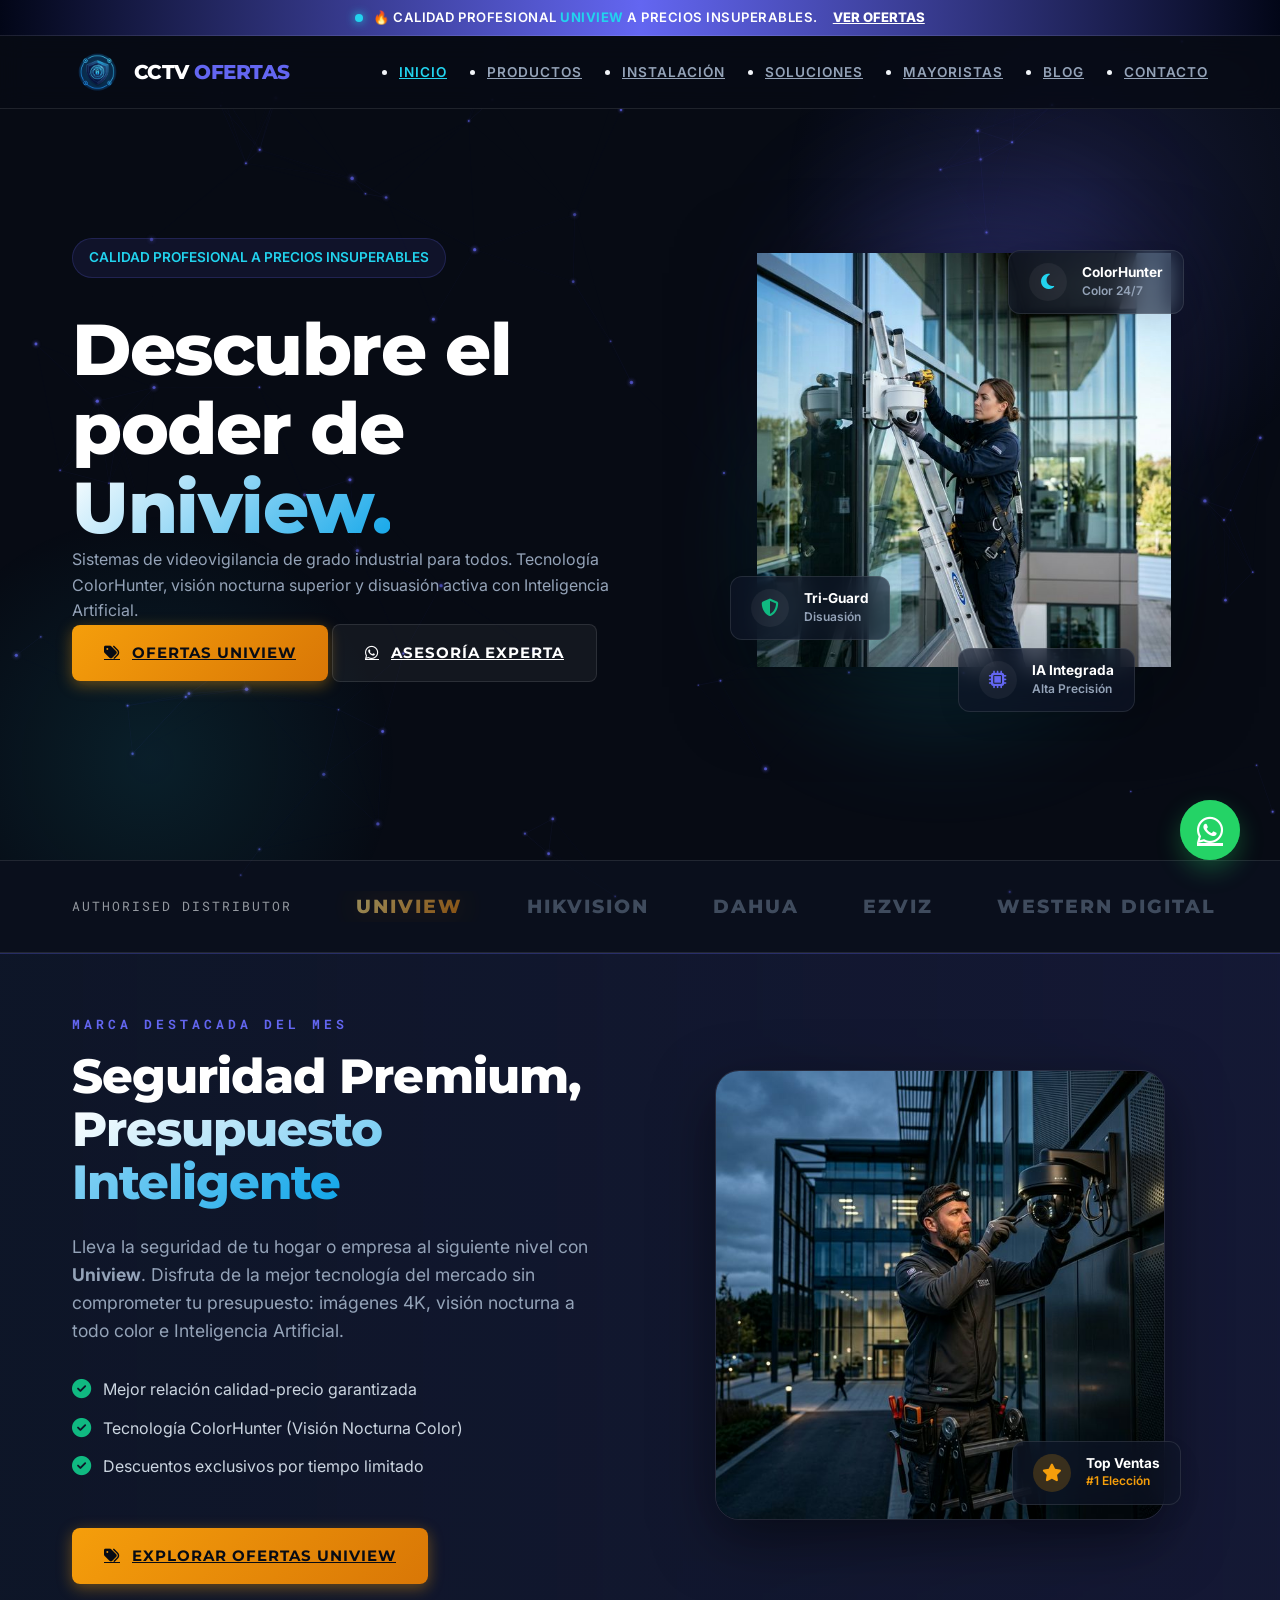
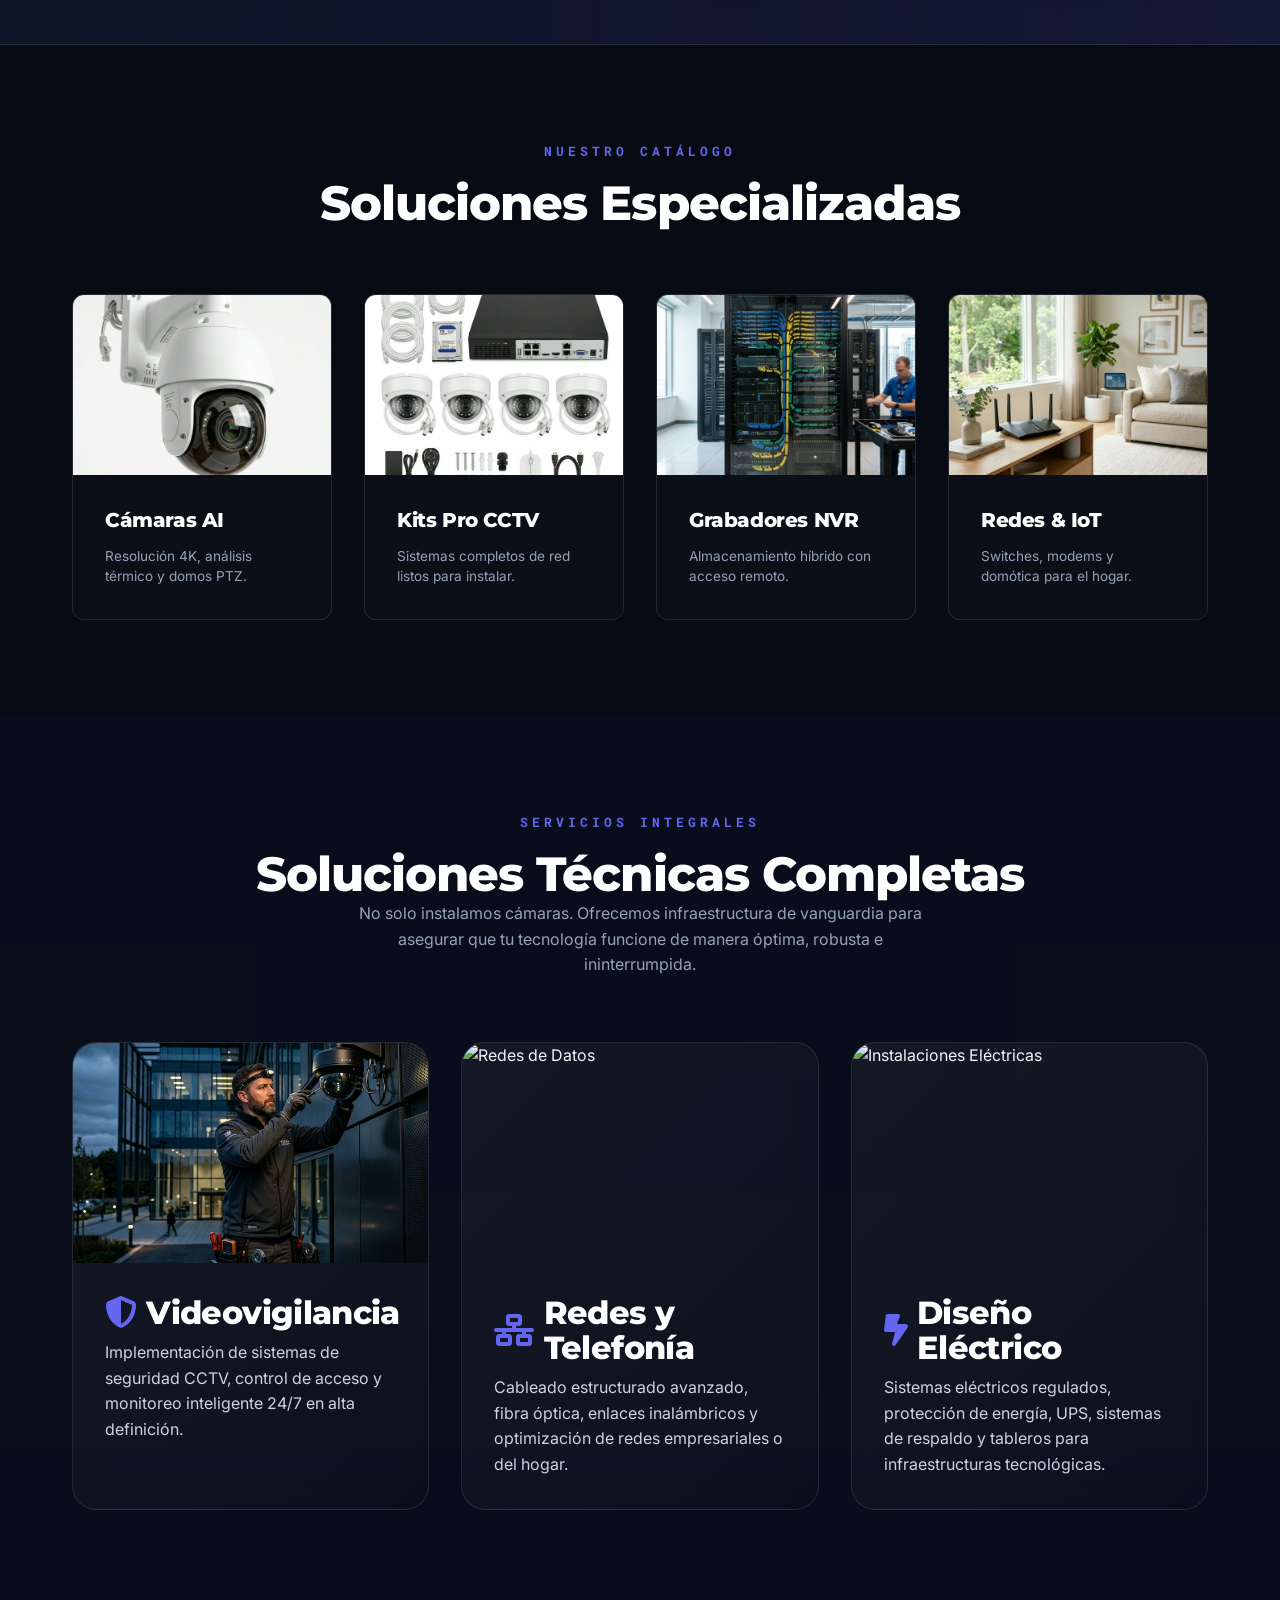
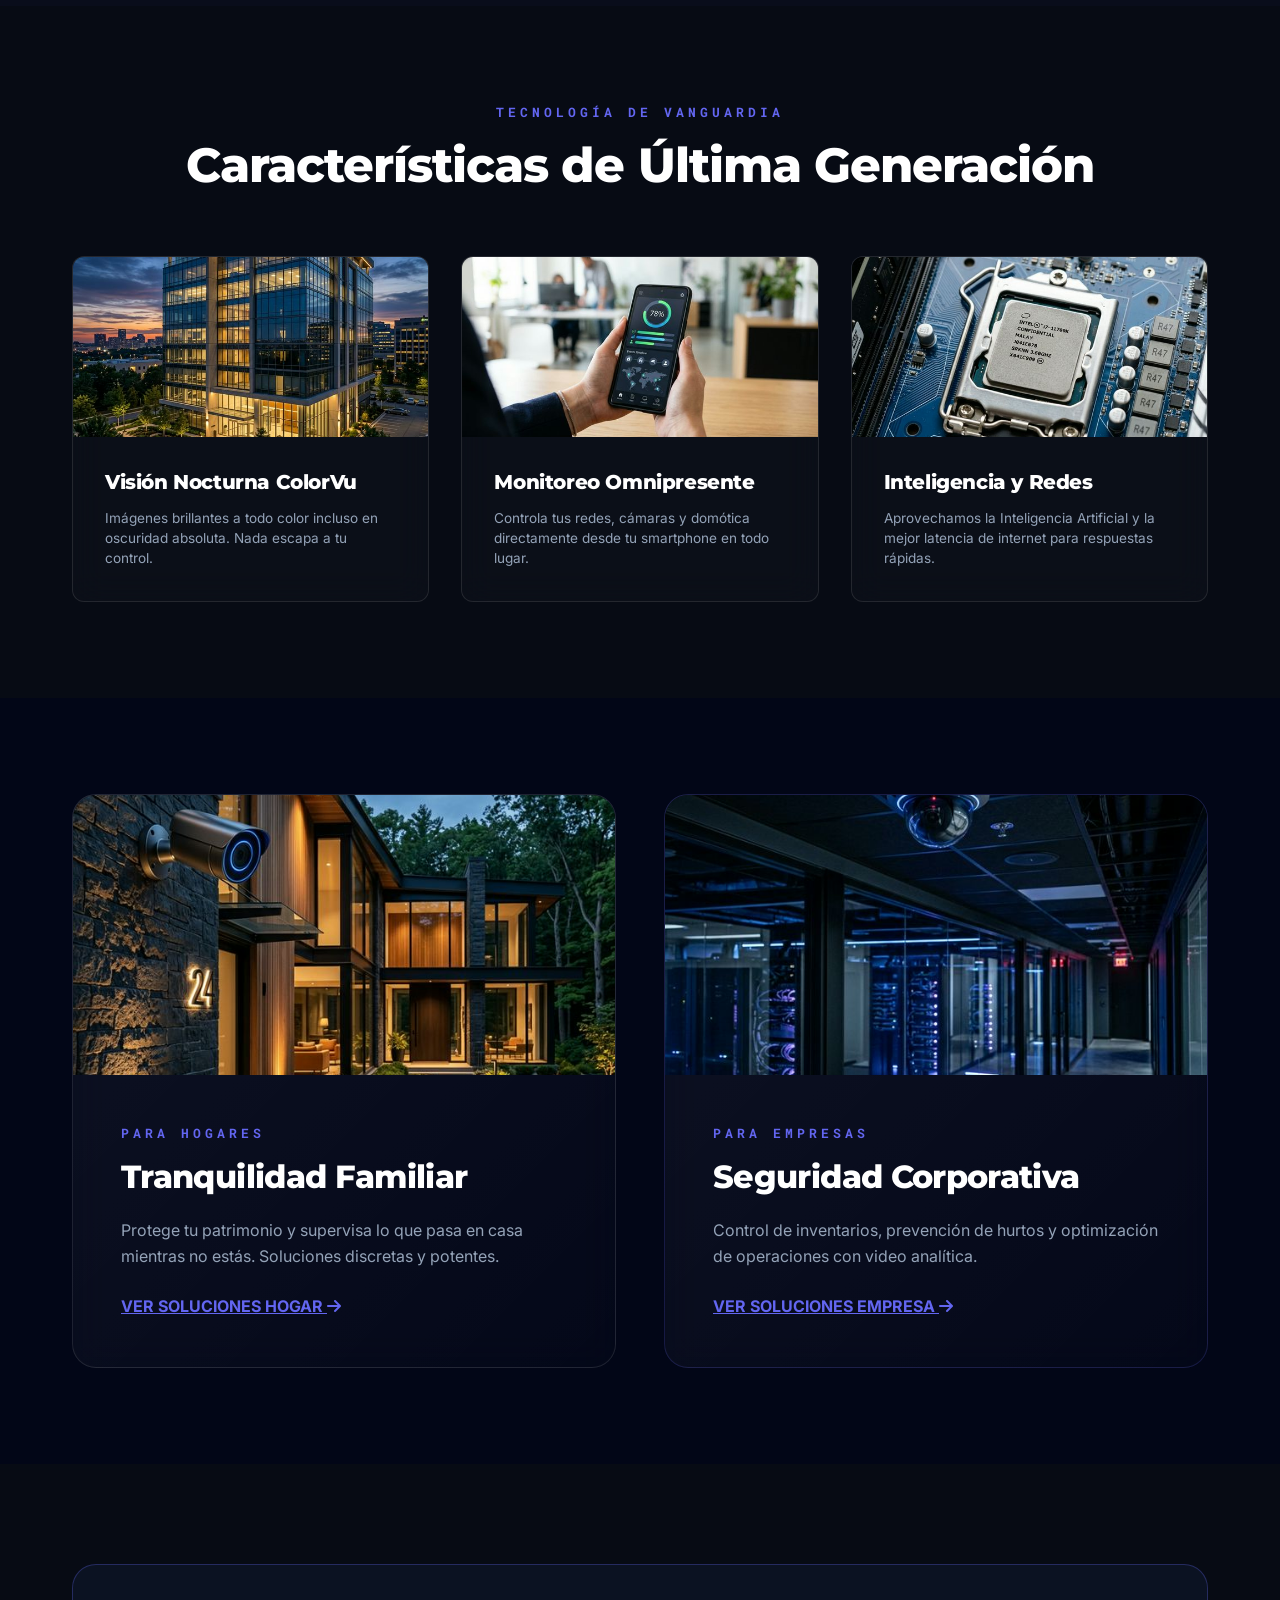
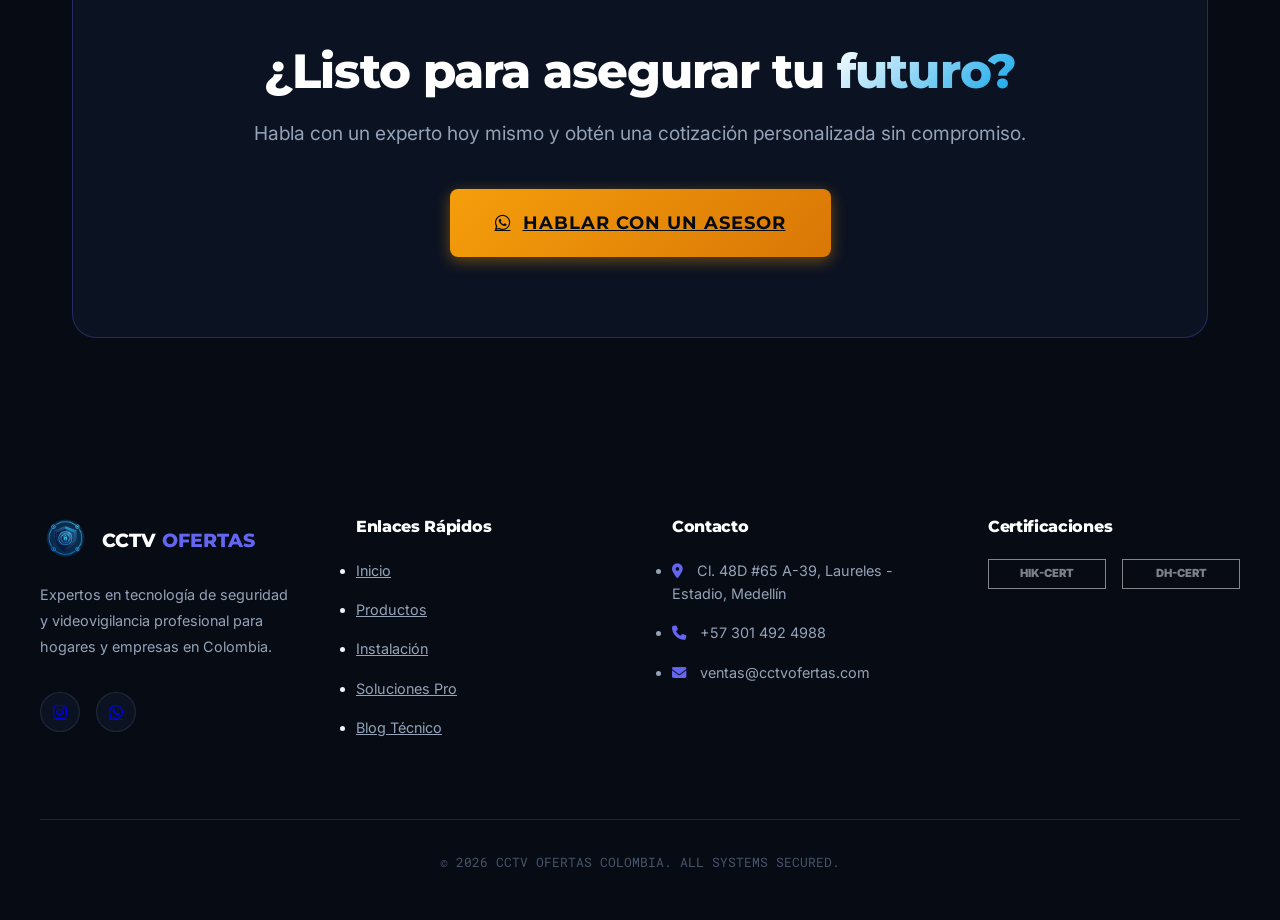
==== commit f3b8ef3e: "FINAL CACHE BUST: forced script versioning in HTML tags" ====
--- a/index.html
+++ b/index.html
@@ -370,8 +370,8 @@
     <footer id="site-footer"></footer>
 
     <!-- Scripts -->
-    <script type="module" src="src/scripts/layout.js"></script>
-    <script type="module" src="src/scripts/main.js"></script>
+    <script type="module" src="src/scripts/layout.js?v=112"></script>
+    <script type="module" src="src/scripts/main.js?v=112"></script>
     <script>
         // Custom 3D-like Interactive Background Script
         const canvas = document.getElementById('security-grid-canvas');
--- a/src/styles/global.css
+++ b/src/styles/global.css
@@ -505,7 +505,7 @@
 .product-grid {
     display: grid;
     grid-template-columns: repeat(auto-fill, minmax(280px, 1fr));
-    gap: 2.5rem;
+    gap: 2rem;
     width: 100%;
 }
 
@@ -615,7 +615,8 @@
 .product-card__image {
     width: 100%;
     height: 100%;
-    object-fit: cover;
+    object-fit: contain;
+    padding: 1.5rem;
     transition: transform 0.6s var(--transition-premium);
 }
 
@@ -1116,6 +1117,7 @@
 @media (max-width: 992px) {
     .explorer-grid {
         grid-template-columns: 1fr;
+        gap: 1.5rem;
     }
 
     .container {
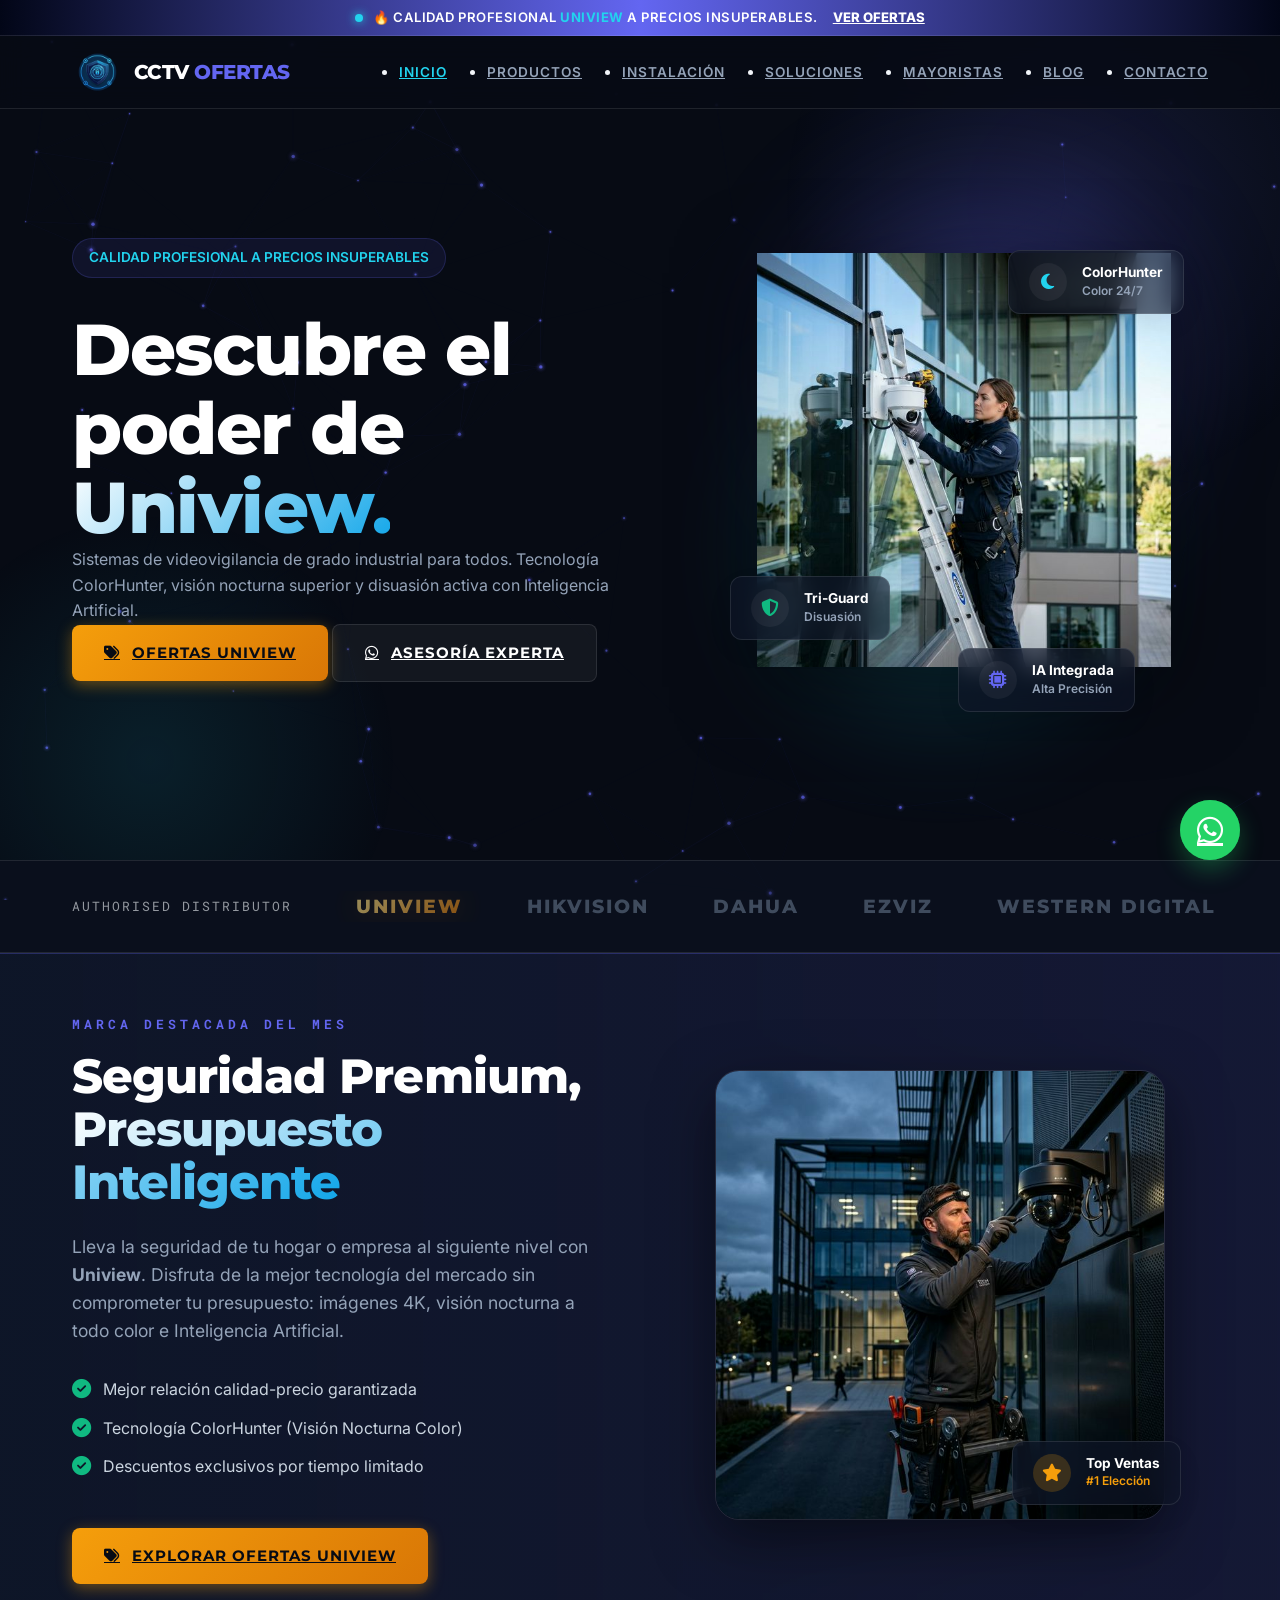
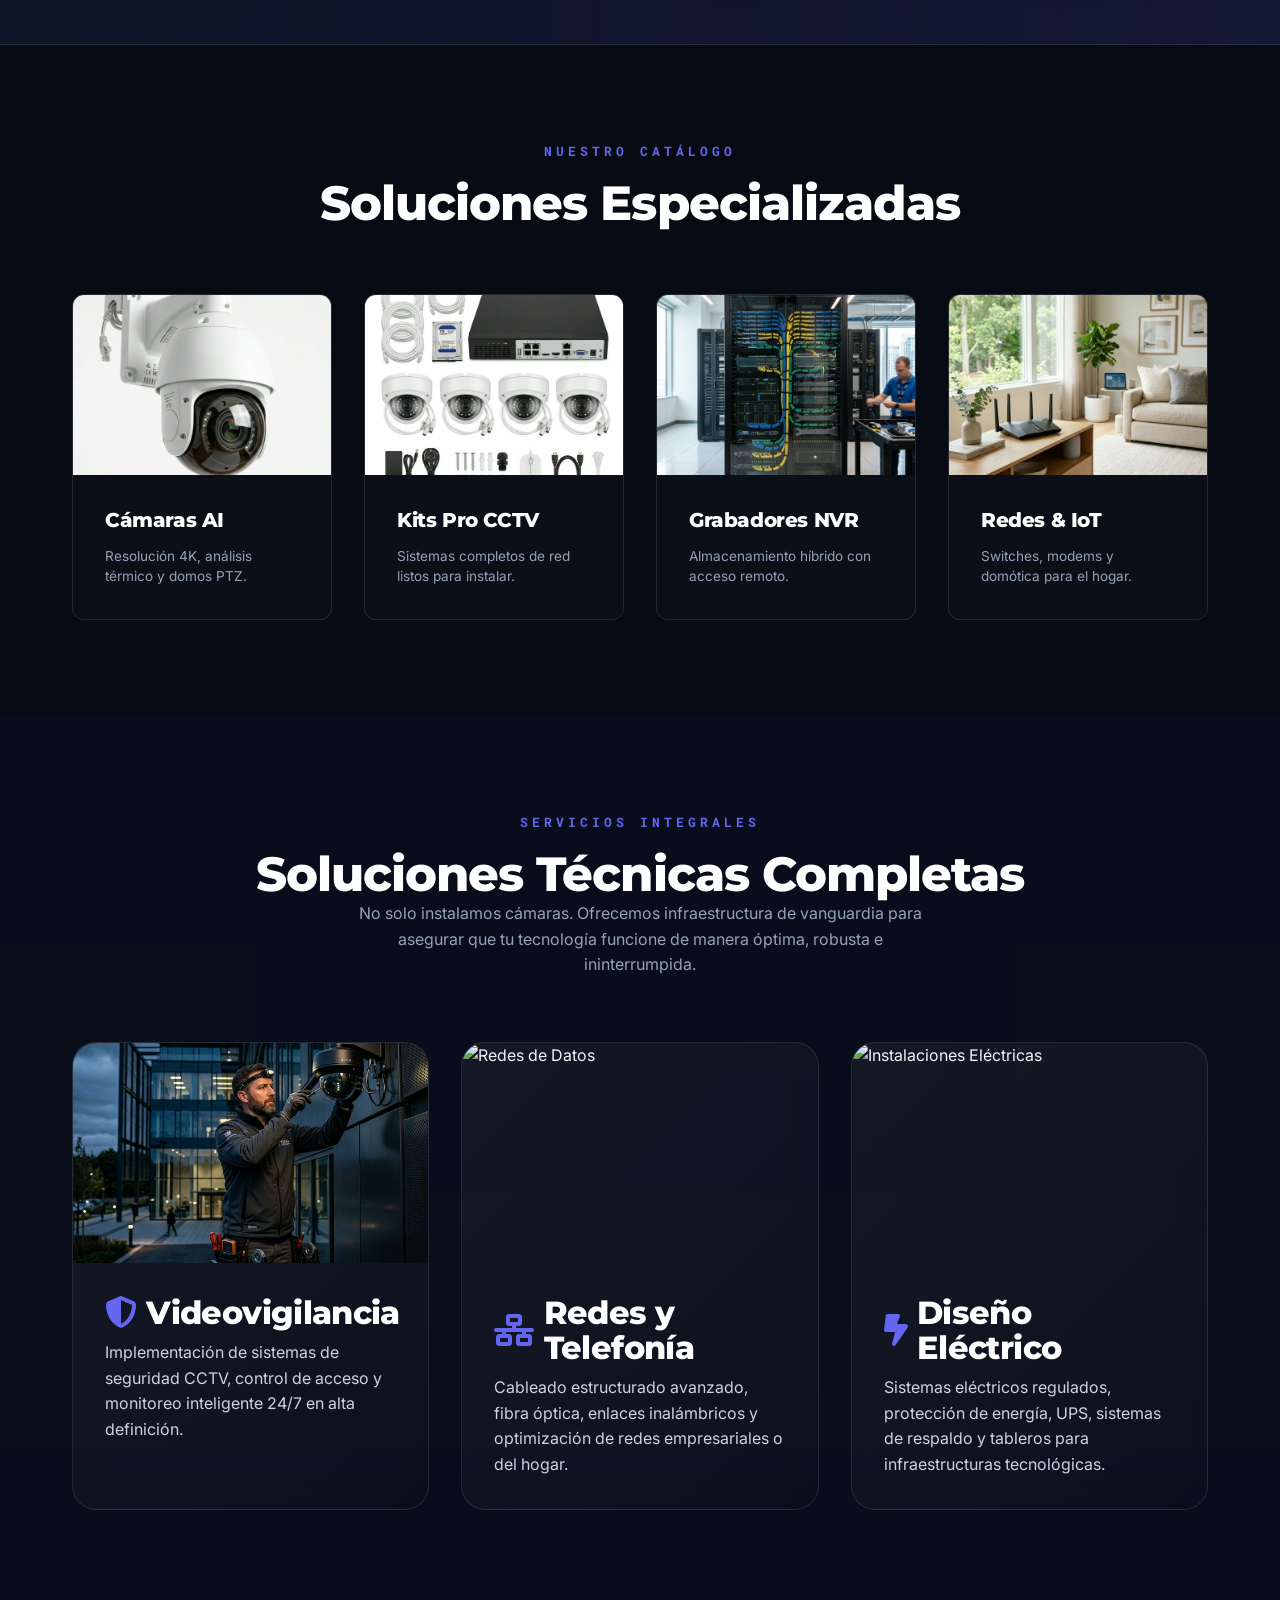
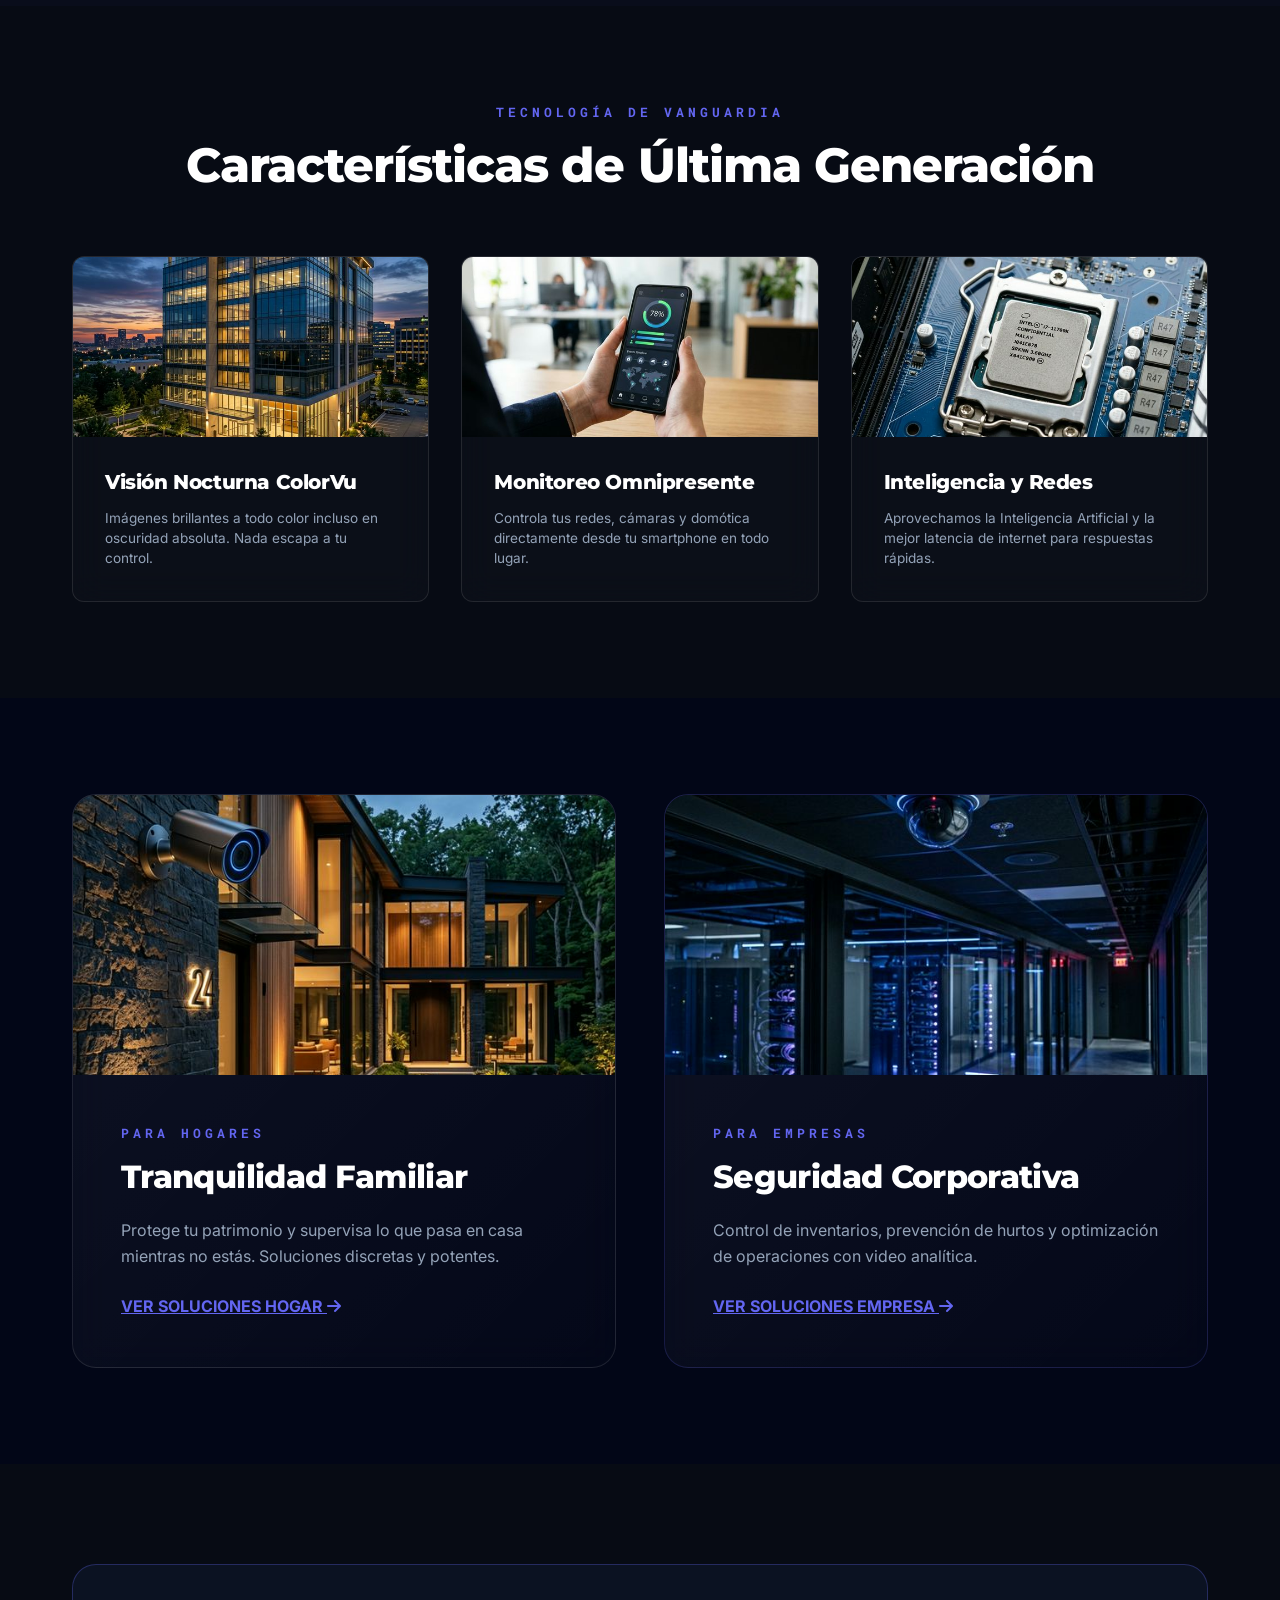
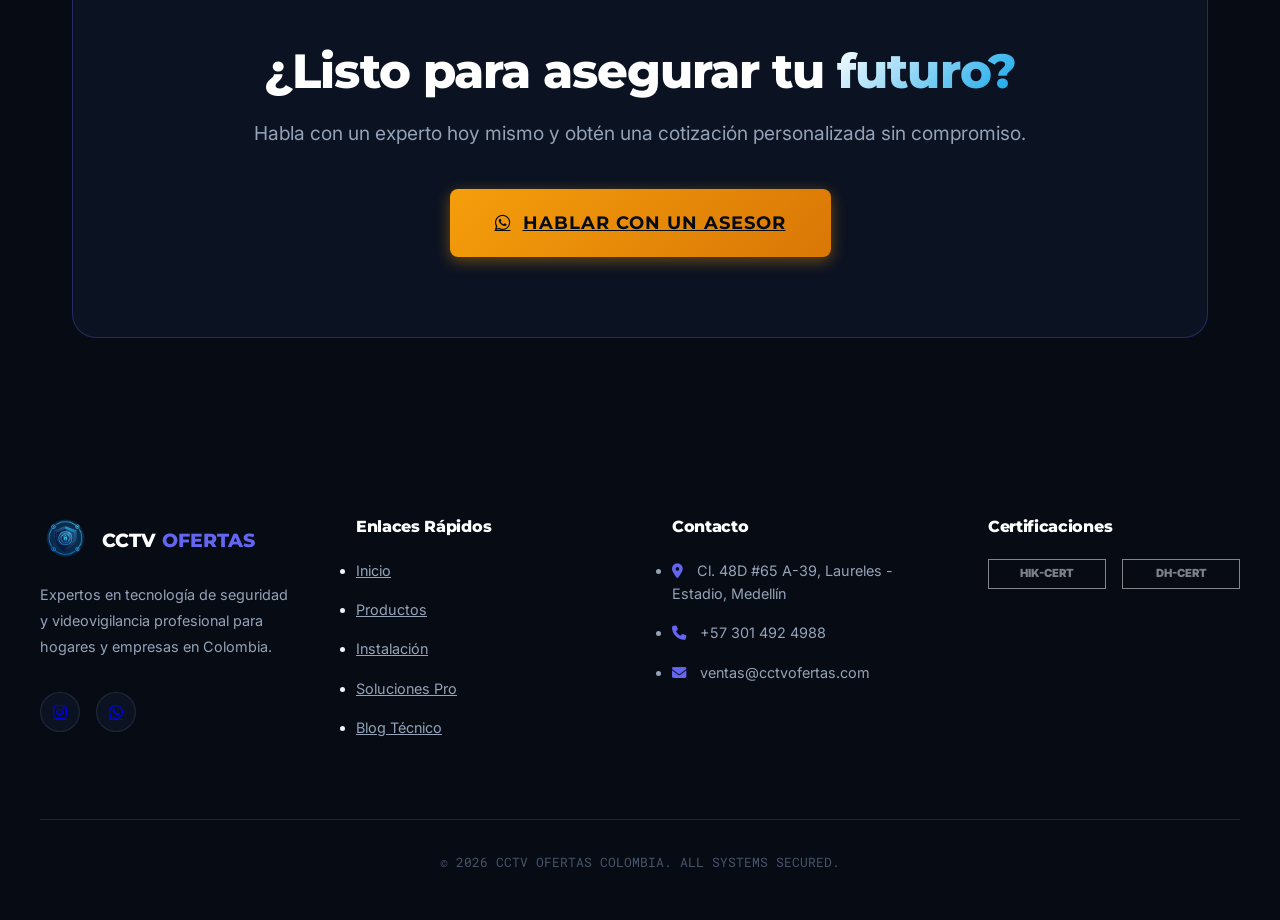
==== commit 51c9fba1: "fix: v1.1.3 - force cache bust for all browsers, fix stale JSON issue" ====
--- a/index.html
+++ b/index.html
@@ -370,8 +370,8 @@
     <footer id="site-footer"></footer>
 
     <!-- Scripts -->
-    <script type="module" src="src/scripts/layout.js?v=112"></script>
-    <script type="module" src="src/scripts/main.js?v=112"></script>
+    <script type="module" src="src/scripts/layout.js?v=113"></script>
+    <script type="module" src="src/scripts/main.js?v=113"></script>
     <script>
         // Custom 3D-like Interactive Background Script
         const canvas = document.getElementById('security-grid-canvas');
